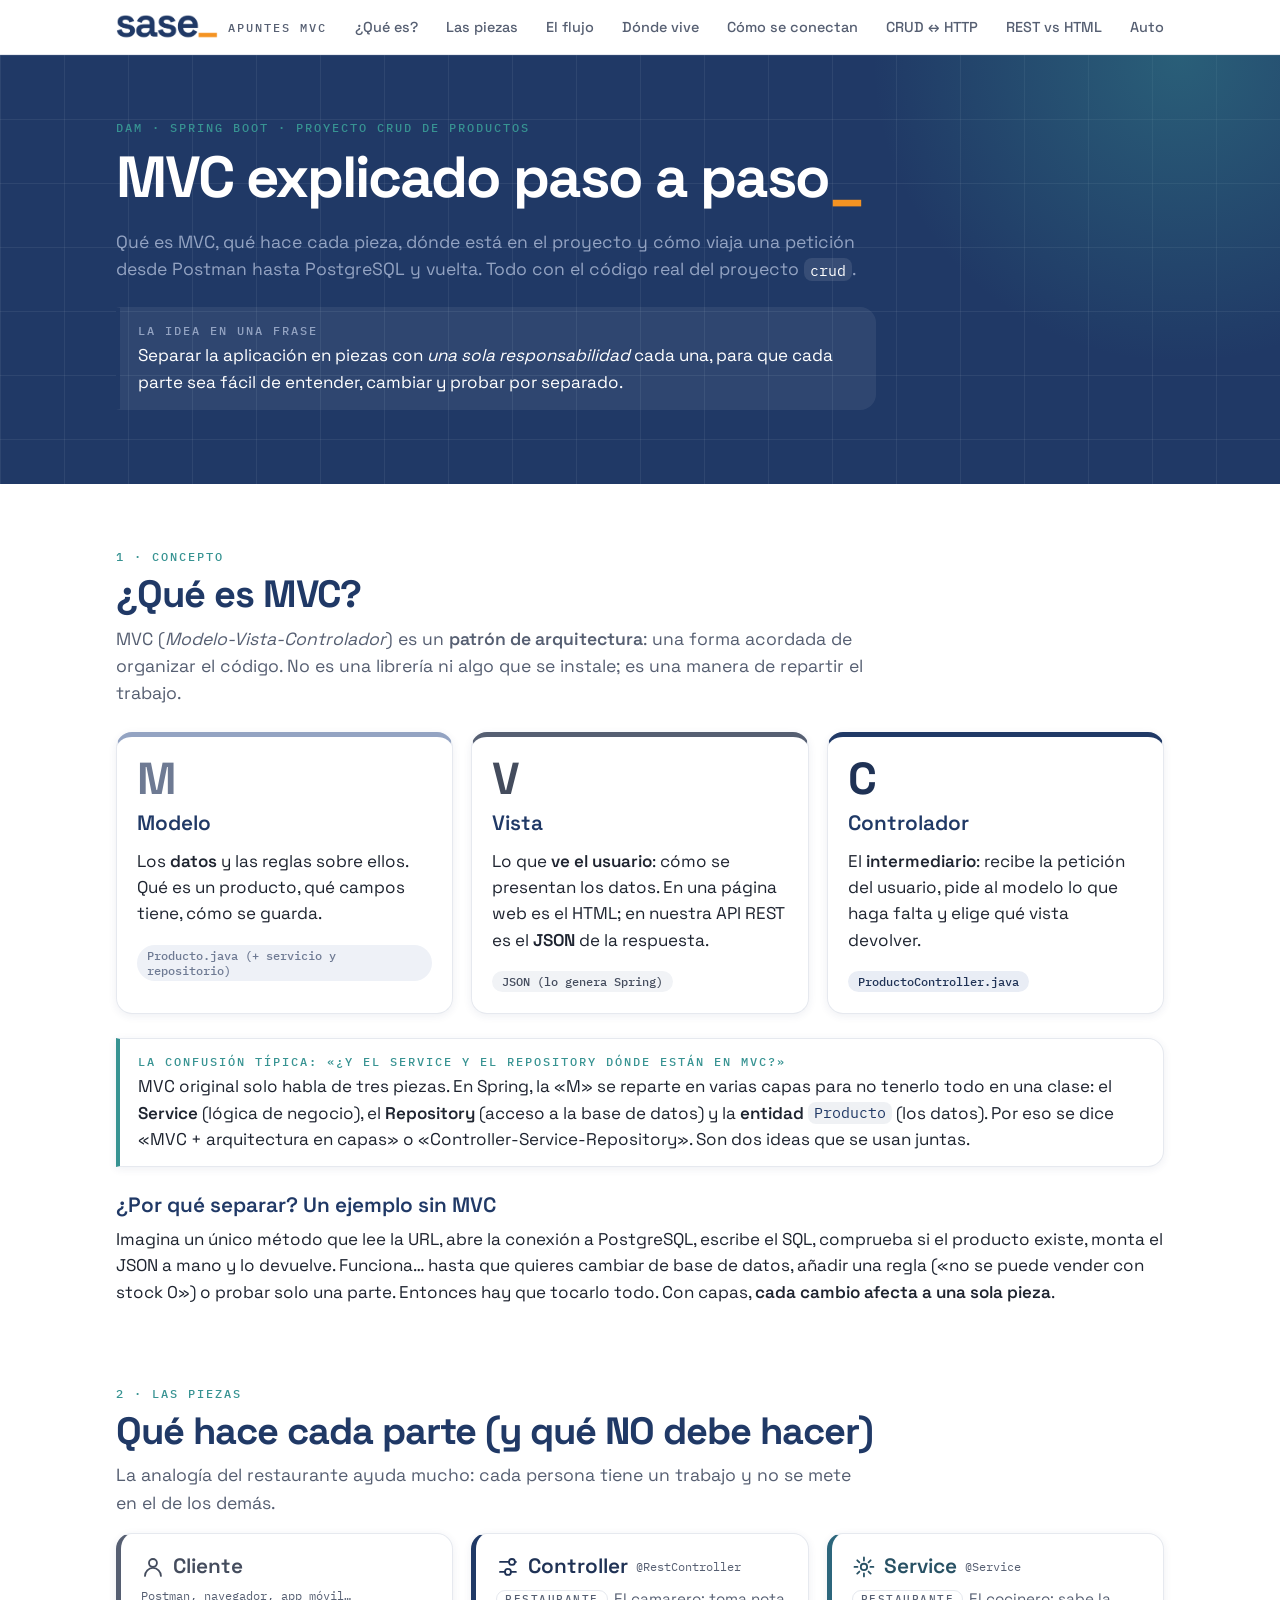
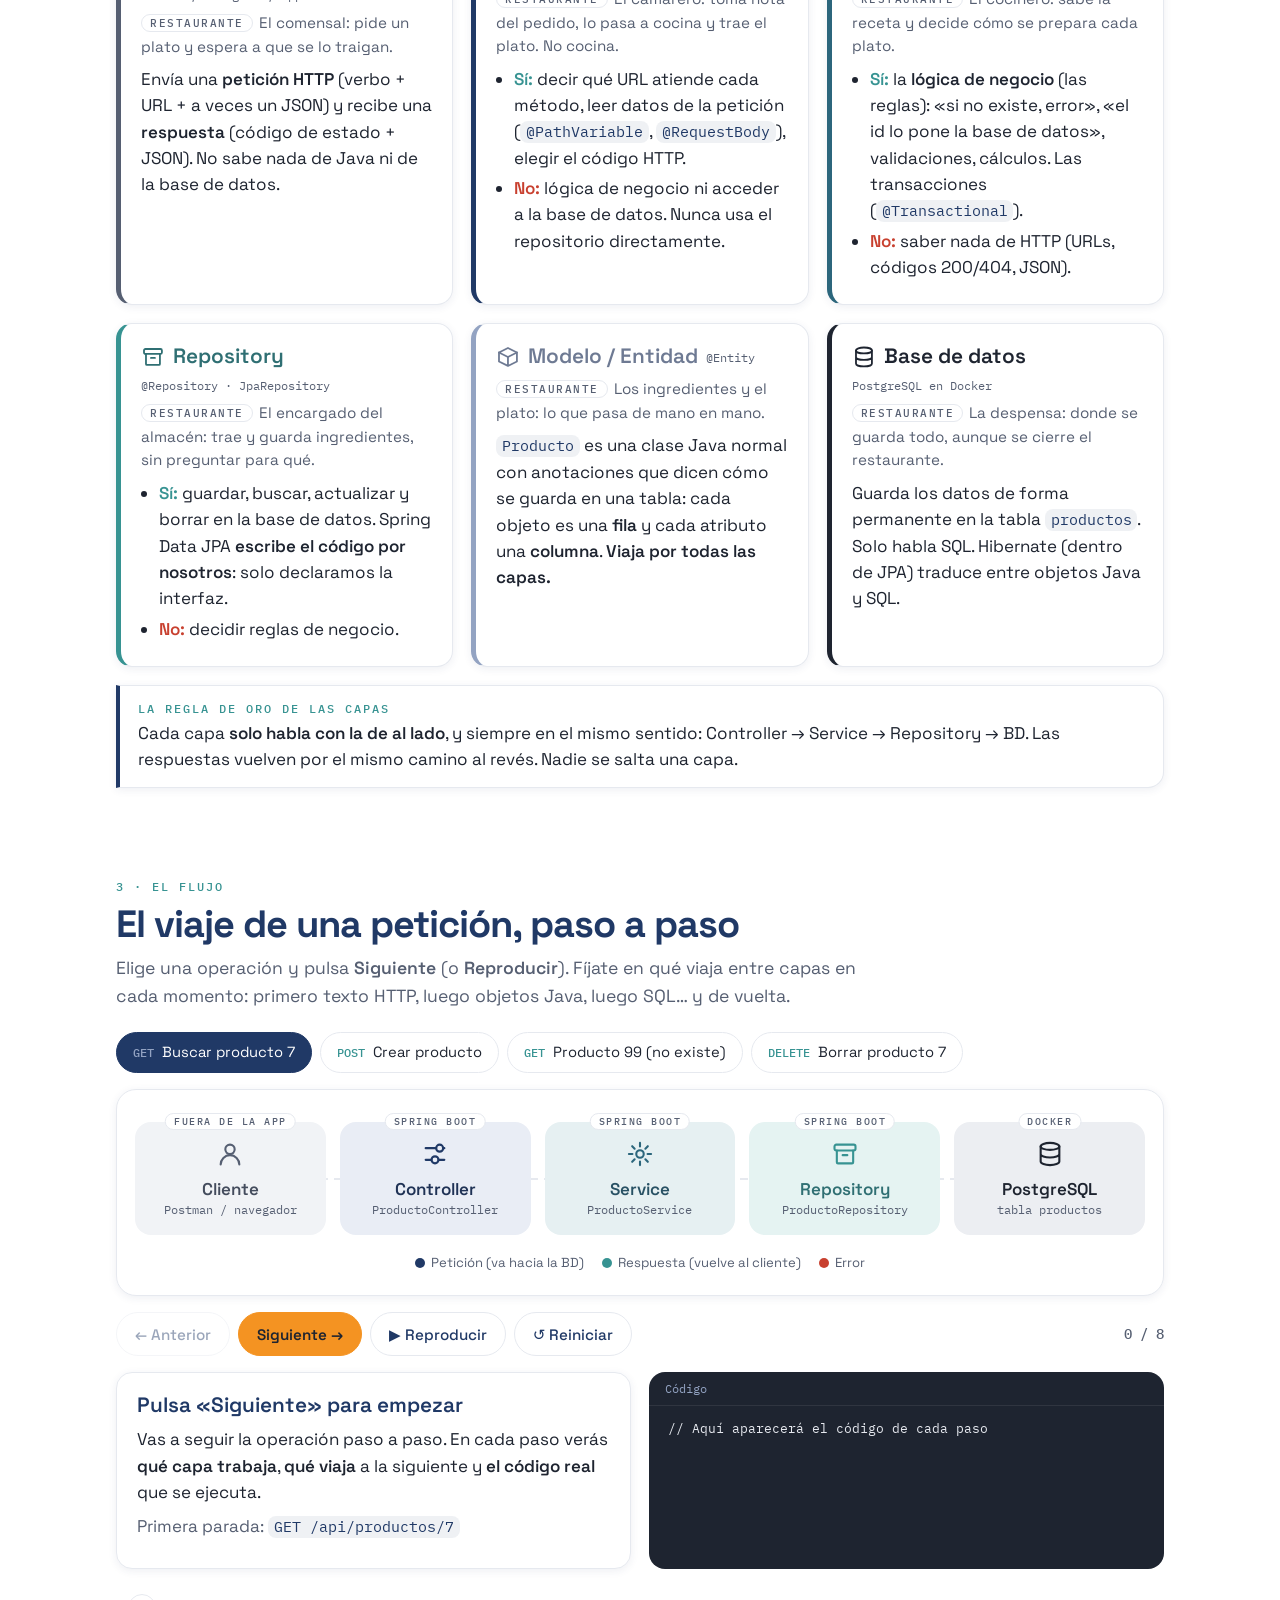
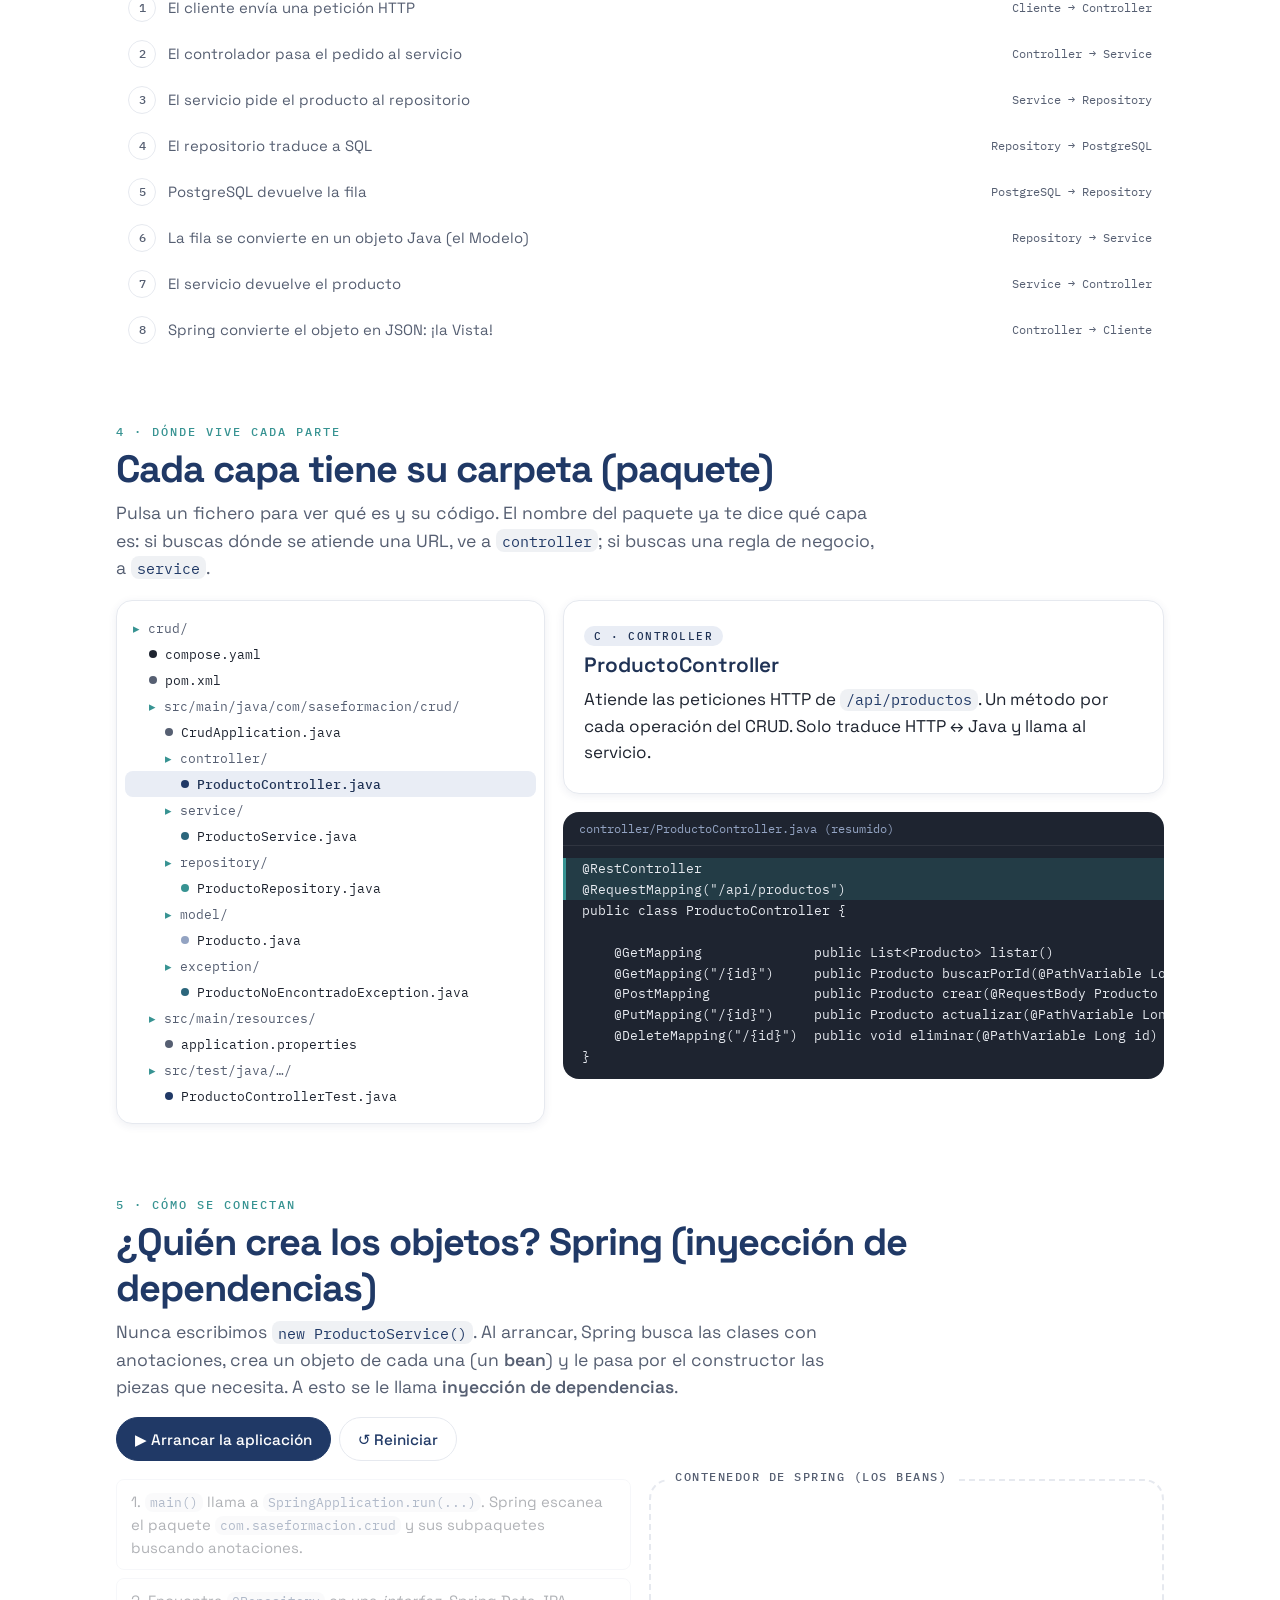
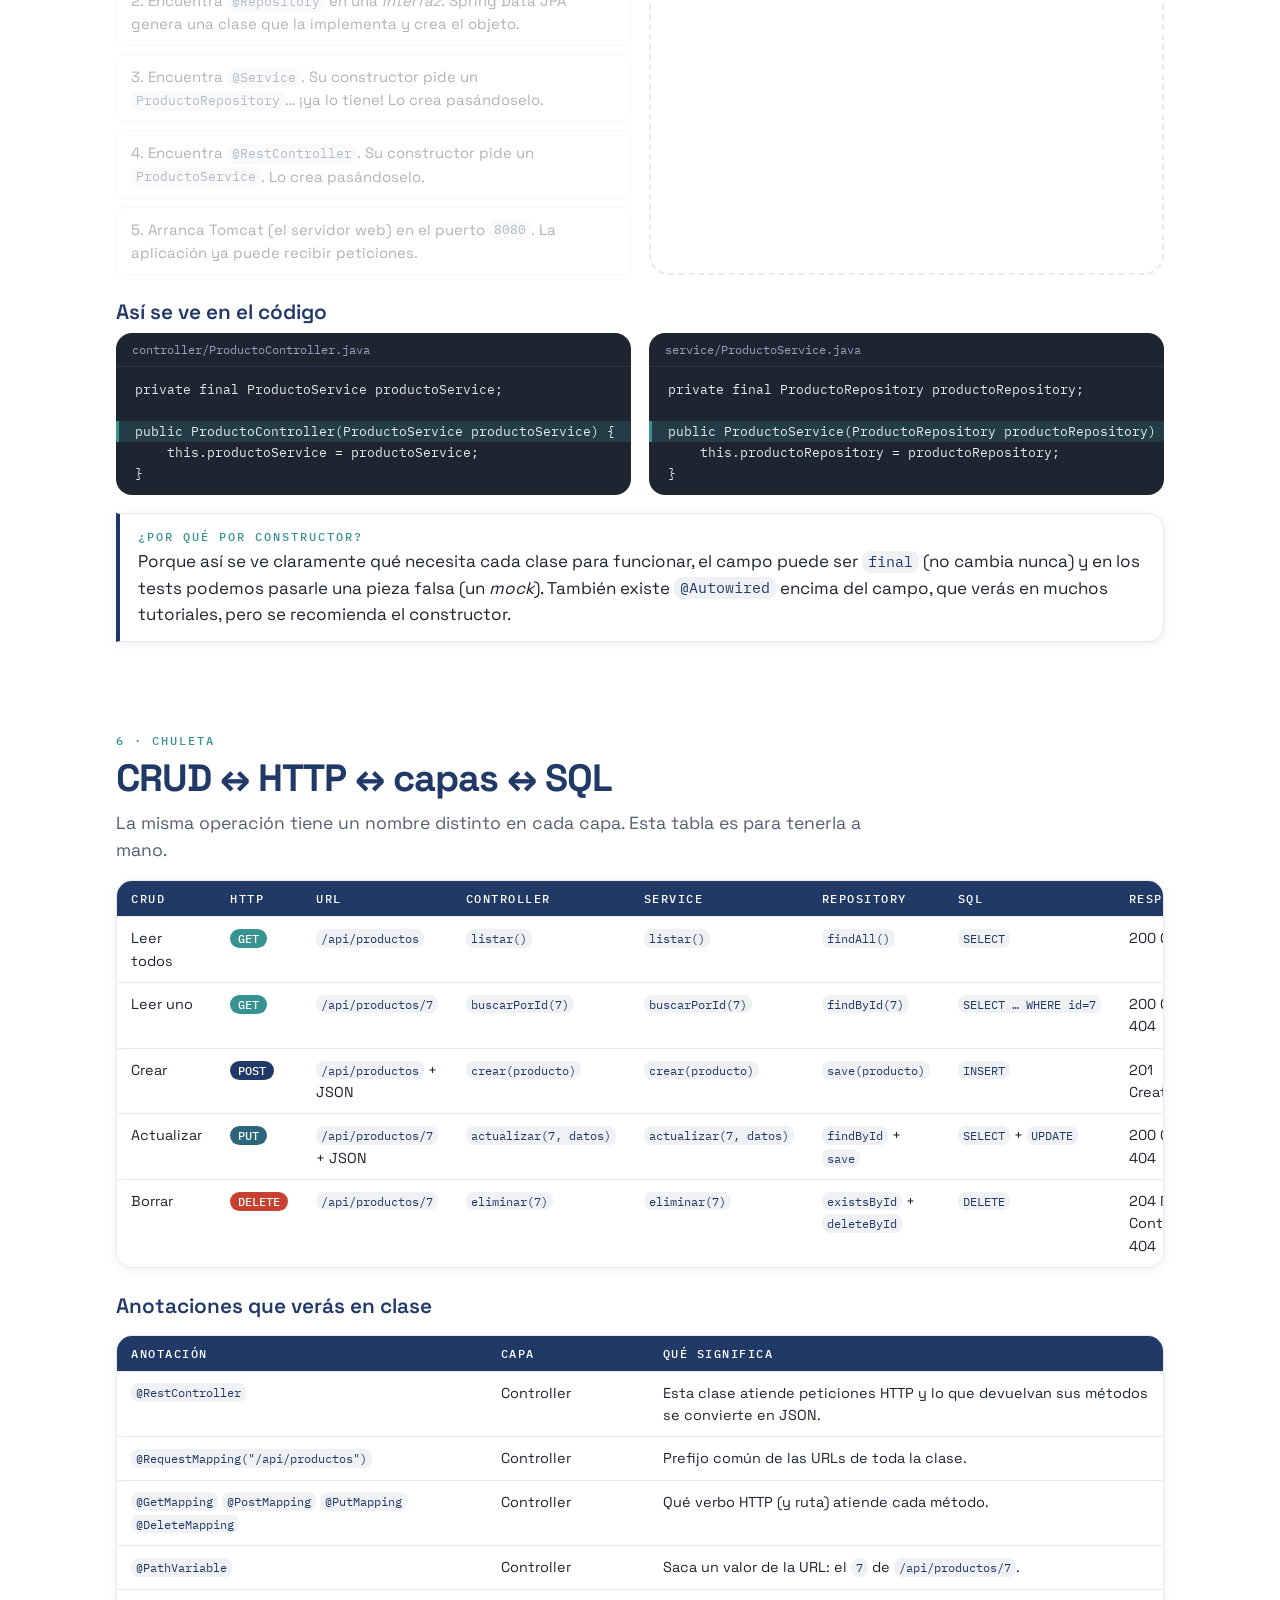
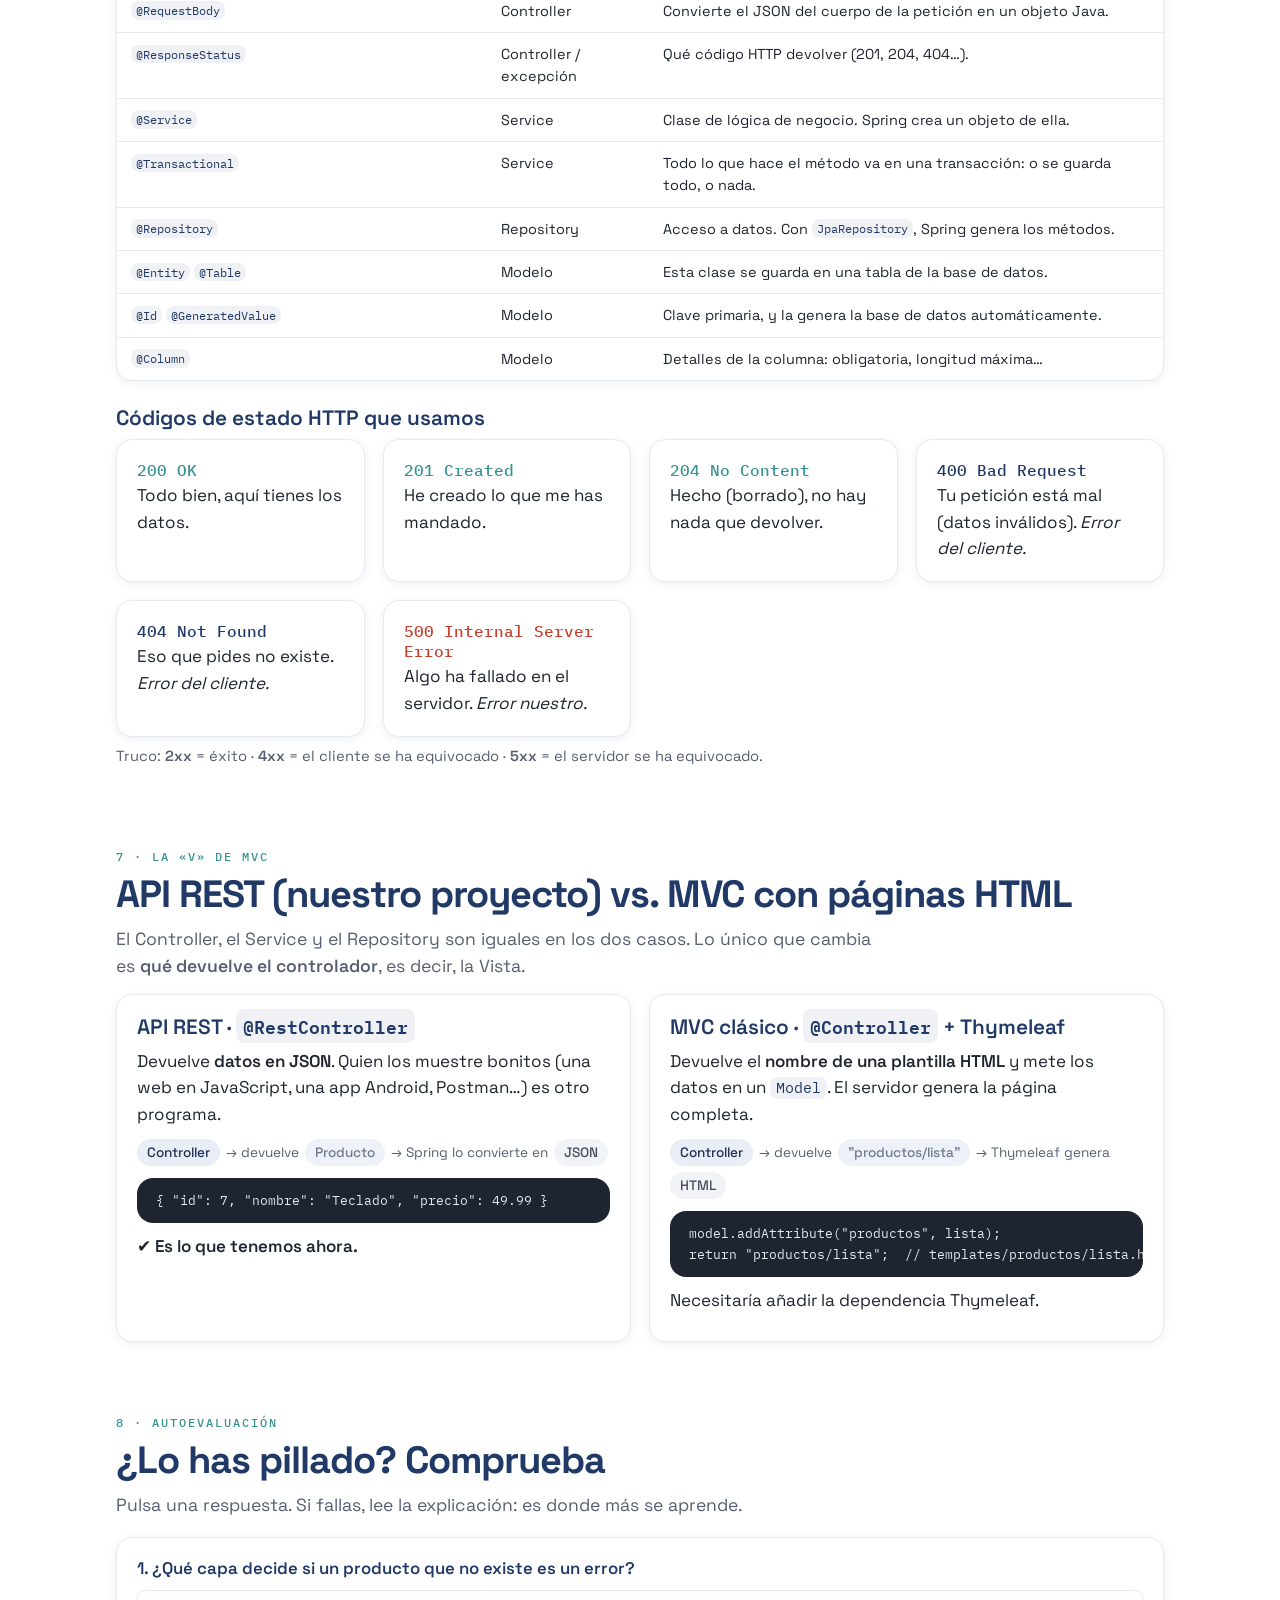
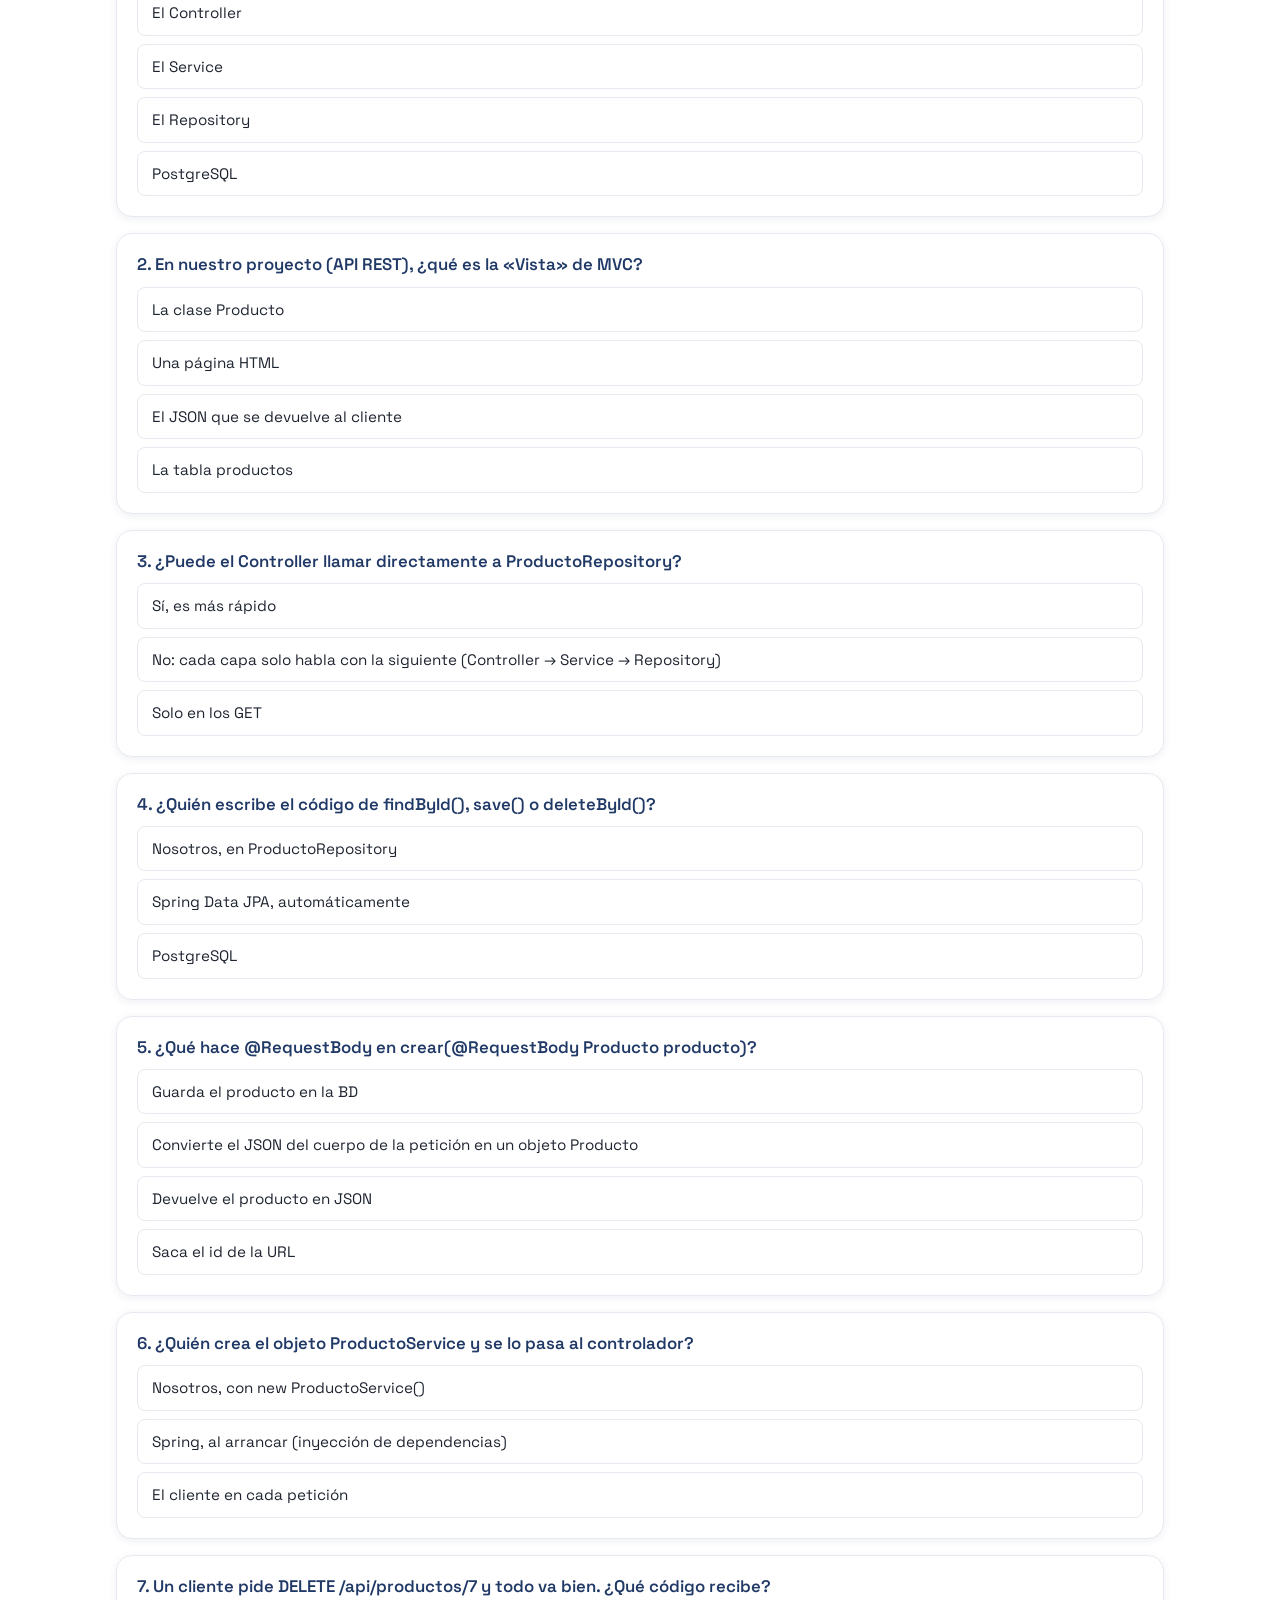
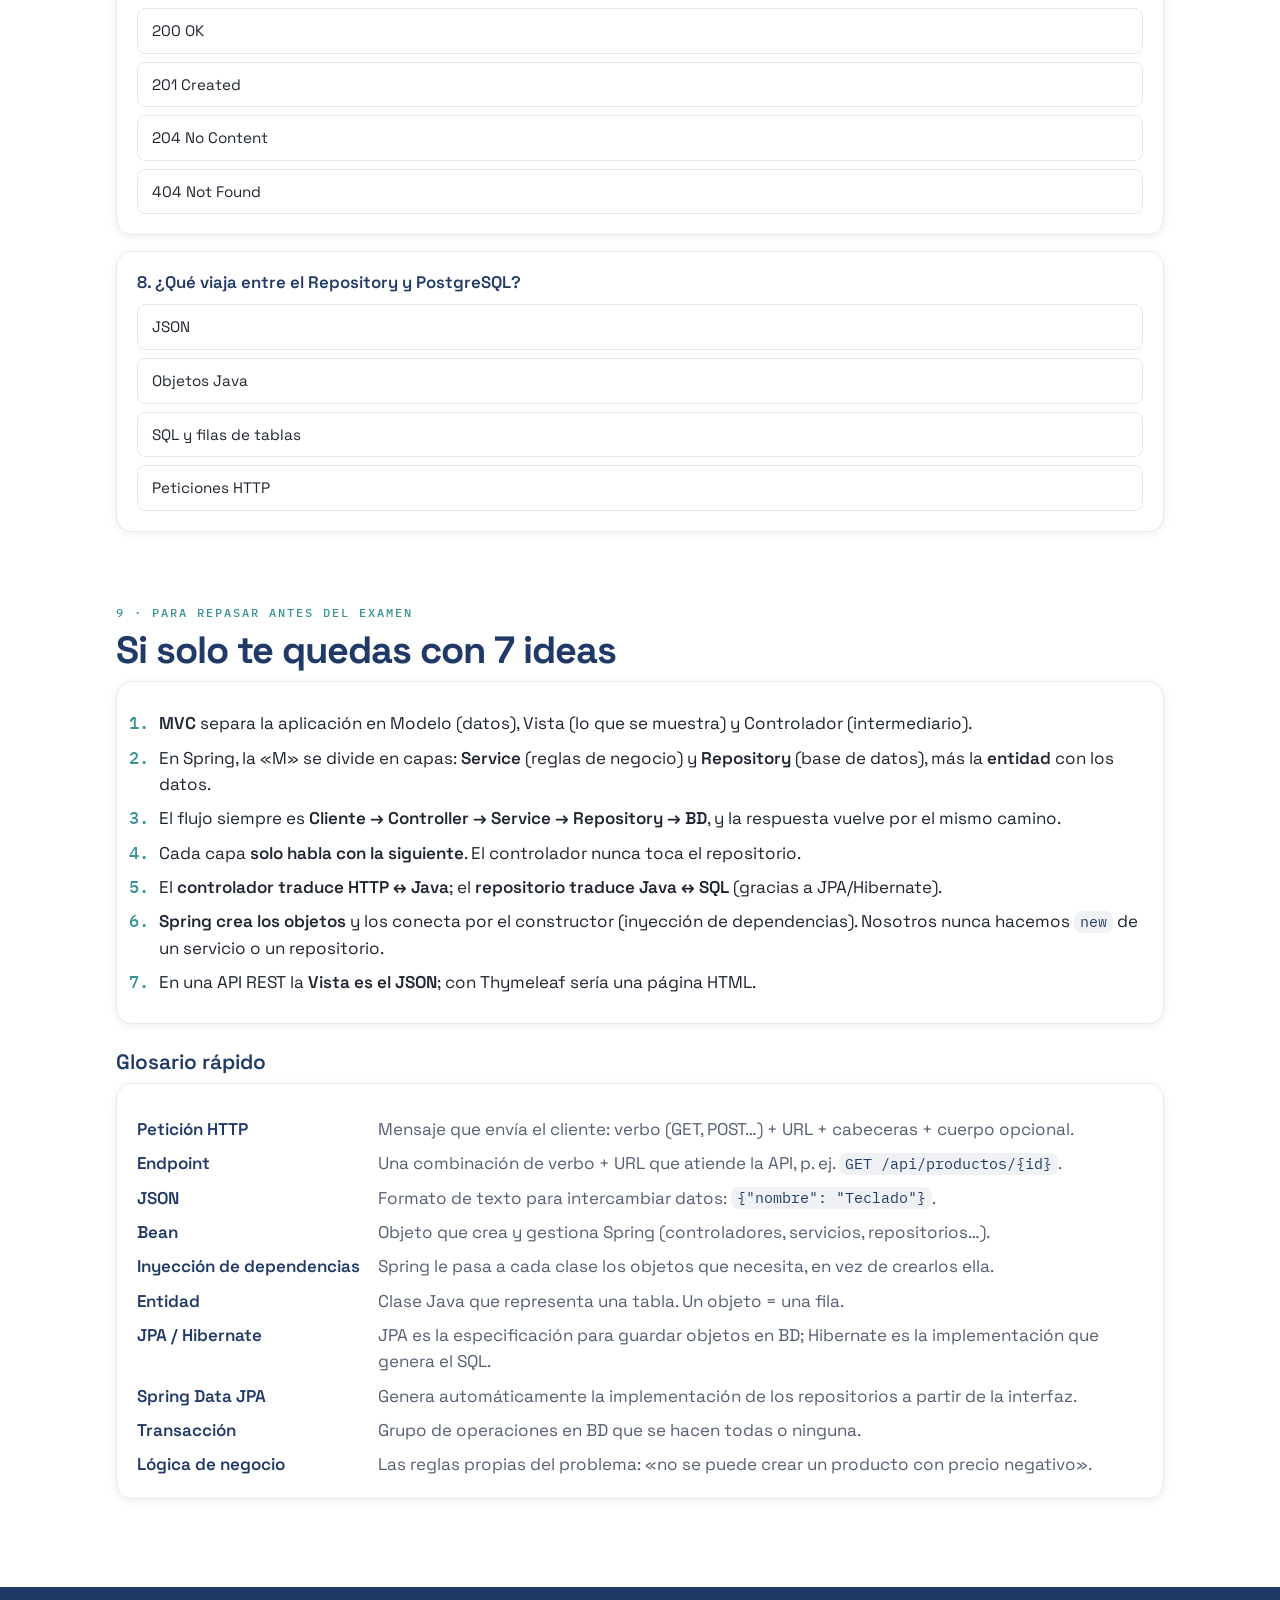
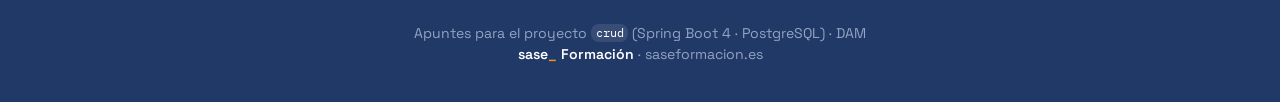
==== docs/index.html @ 6ba82db6 "CRUD de productos con Spring Boot para explicar MVC en capas API REST de productos (Spring Boot 4.1," ====
<!doctype html>
<html lang="es">
<head>
<meta charset="utf-8">
<meta name="viewport" content="width=device-width, initial-scale=1">
<title>Apuntes MVC · SASE Formación</title>
<link rel="preconnect" href="https://fonts.googleapis.com">
<link rel="preconnect" href="https://fonts.gstatic.com" crossorigin>
<link href="https://fonts.googleapis.com/css2?family=IBM+Plex+Mono:wght@400;500&family=Space+Grotesk:wght@400;500;600;700&display=swap" rel="stylesheet">
<style>
/* Identidad SASE (Manual de identidad v1.0): azul dominante, teal para lo técnico,
   un solo naranja por bloque visual, blanco como fondo base. */
:root {
  --blue: #203966;
  --teal: #379392;
  --orange: #F49322;
  --white: #FFFFFF;
  --ink: #1E2430;
  --muted: #565F72;
  --on-blue: #93A3C2;
  --line: #E6E9EF;
  --error: #C8402F;

  --bg: var(--white);
  --surface: var(--white);
  --text: var(--ink);
  --border: var(--line);
  --accent: var(--blue);
  --shadow: 0 2px 8px rgba(32, 57, 102, .08);

  /* Cada capa, un tono de la paleta: del azul (la aplicación) al teal (los datos).
     El naranja queda fuera de las capas: se reserva para el guion bajo y el botón «Siguiente». */
  --c-cliente: #565F72;
  --c-controller: #203966;
  --c-service: #2C667C;
  --c-repository: #379392;
  --c-bd: #1E2430;
  --c-model: #93A3C2;

  --tint-cliente: #F1F3F6;
  --tint-controller: #E9EDF5;
  --tint-service: #E6F0F2;
  --tint-repository: #E5F3F2;
  --tint-bd: #ECEEF2;
  --tint-model: #EEF1F7;

  --ok: #379392;
  --err: var(--error);
  --req: var(--blue);
  --code-bg: #1E2430;
  --code-text: #E6E9EF;
  --code-hl: rgba(55, 147, 146, .22);
  --code-hl-bar: #379392;

  --sans: "Space Grotesk", system-ui, -apple-system, "Segoe UI", sans-serif;
  --mono: "IBM Plex Mono", ui-monospace, Menlo, Consolas, monospace;
}

* { box-sizing: border-box; }
/* evita que las líneas largas de código ensanchen las columnas del grid */
.grid > *, .explain > *, .explorer > *, .boot > *, .mvc-trio > *, .lanes > * { min-width: 0; }
html { scroll-behavior: smooth; scroll-padding-top: 72px; }
body {
  margin: 0;
  background: var(--bg);
  color: var(--text);
  font: 400 17px/1.55 var(--sans);
}
code, pre, .mono { font-family: var(--mono); }
:not(pre) > code {
  background: rgba(32, 57, 102, .07);
  color: var(--blue);
  padding: .1em .4em;
  border-radius: 8px;
  font-size: .86em;
}
a { color: var(--teal); }
h1, h2, h3 { line-height: 1.2; color: var(--blue); }
h2 { font-size: clamp(1.8rem, 4vw, 2.375rem); font-weight: 700; letter-spacing: -1px; margin: 0 0 .5rem; }
h3 { font-size: 1.3rem; font-weight: 600; margin: 1.6rem 0 .5rem; }
p { margin: .5rem 0; }
strong, b { font-weight: 600; }

/* Tono de texto de cada capa: su color, oscurecido para que se lea sobre blanco. */
.letter-card .big, .letter-card .tag, .layer-card h3, .node .title, .explain-text .where,
.tree button.row[aria-pressed="true"], .file-info h3, .file-info .badge, .bean b, .mini-flow span {
  color: color-mix(in srgb, var(--c) 68%, #1E2430);
}

/* ---------- navegación ---------- */
.topbar {
  position: sticky; top: 0; z-index: 20;
  background: rgba(255, 255, 255, .94);
  backdrop-filter: blur(8px);
  border-bottom: 1px solid var(--line);
}
.topbar-inner {
  max-width: 1080px; margin: 0 auto; padding: 10px 16px;
  display: flex; gap: 16px; align-items: center;
}
.brand { display: flex; align-items: center; gap: 10px; white-space: nowrap; text-decoration: none; }
.brand img { height: 26px; display: block; }
.brand span { font: 500 .75rem var(--mono); letter-spacing: 2px; text-transform: uppercase; color: var(--muted); }
.nav { display: flex; gap: 4px; overflow-x: auto; scrollbar-width: none; flex: 1; }
.nav::-webkit-scrollbar { display: none; }
.nav a {
  color: var(--muted); text-decoration: none; white-space: nowrap;
  padding: 6px 12px; border-radius: 999px; font-size: .9rem; font-weight: 500;
}
.nav a:hover { background: var(--tint-controller); color: var(--blue); }
@media (max-width: 720px) { .brand span { display: none; } }

main { max-width: 1080px; margin: 0 auto; padding: 0 16px 80px; }
section { padding: 64px 0 8px; }
.kicker {
  font: 500 .78rem var(--mono); letter-spacing: 2px; text-transform: uppercase;
  color: var(--teal); margin-bottom: 8px;
}
.lead { font-size: 1.1rem; color: var(--muted); max-width: 760px; }

/* ---------- cabecera en azul ---------- */
.hero-band { background: var(--blue); color: var(--white); position: relative; overflow: hidden; }
.hero-band::before {
  content: ""; position: absolute; inset: 0; opacity: .5;
  background-image: linear-gradient(rgba(255,255,255,.13) 1px, transparent 1px),
    linear-gradient(90deg, rgba(255,255,255,.13) 1px, transparent 1px);
  background-size: 64px 64px;
}
.hero-band::after {
  content: ""; position: absolute; width: 640px; height: 640px; border-radius: 999px;
  top: -320px; right: -220px;
  background: radial-gradient(circle, rgba(55,147,146,.42) 0%, rgba(55,147,146,0) 68%);
}
.hero { position: relative; z-index: 1; max-width: 1080px; margin: 0 auto; padding: 64px 16px 56px; }
.hero h1 {
  color: var(--white); font-size: clamp(2.2rem, 6vw, 3.625rem); font-weight: 700;
  letter-spacing: -2px; margin: 0 0 16px;
}
.hero h1::after { content: "_"; color: var(--orange); }
.hero .kicker { color: var(--teal); }
.hero .lead { color: var(--on-blue); }
.hero .lead code { background: rgba(255,255,255,.1); color: var(--white); }
.hero .callout {
  background: rgba(255,255,255,.07); color: var(--white); box-shadow: none;
  border-left-color: var(--teal); max-width: 760px; margin-top: 24px;
  border-top-color: transparent; border-right-color: transparent; border-bottom-color: transparent;
}
.hero .callout strong:first-child { color: var(--on-blue); }

.card {
  background: var(--surface); border: 1px solid var(--border);
  border-radius: 16px; padding: 20px; box-shadow: var(--shadow);
}
.callout {
  border-left: 4px solid var(--blue);
  background: var(--surface); border-radius: 0 16px 16px 0;
  padding: 14px 18px; margin: 18px 0; box-shadow: var(--shadow);
  border-top: 1px solid var(--line); border-right: 1px solid var(--line); border-bottom: 1px solid var(--line);
}
.callout.warn { border-left-color: var(--teal); }
.callout.key { border-left-color: var(--blue); }
.callout strong:first-child {
  display: block; margin-bottom: 4px;
  font: 500 .78rem var(--mono); letter-spacing: 2px; text-transform: uppercase; color: var(--teal);
}

.grid { display: grid; gap: 18px; }
.grid.cols-3 { grid-template-columns: repeat(auto-fit, minmax(240px, 1fr)); }
.grid.cols-2 { grid-template-columns: repeat(auto-fit, minmax(300px, 1fr)); }

.ico { width: 1.15em; height: 1.15em; flex: none; vertical-align: -.18em; }
.tag-mono {
  display: inline-block; font: 500 .7rem var(--mono); letter-spacing: 1.5px; text-transform: uppercase;
  color: var(--muted); border: 1px solid var(--line); border-radius: 999px; padding: 1px 8px; margin-right: 6px;
  font-style: normal; vertical-align: 1px;
}

/* ---------- MVC: las tres letras ---------- */
.mvc-trio { display: grid; grid-template-columns: repeat(3, 1fr); gap: 18px; margin: 24px 0; }
@media (max-width: 720px) { .mvc-trio { grid-template-columns: 1fr; } }
.letter-card { border-top: 5px solid var(--c); }
.letter-card .big { font-size: 2.8rem; font-weight: 700; line-height: 1; letter-spacing: -1px; }
.letter-card .name { font-weight: 600; font-size: 1.3rem; margin-top: 6px; color: var(--blue); }
.letter-card .tag {
  display: inline-block; font: 500 .75rem var(--mono); margin-top: 10px;
  background: var(--t); padding: 3px 10px; border-radius: 999px;
}

/* ---------- capas ---------- */
.layer-card { border-left: 5px solid var(--c); }
.layer-card h3 { margin: 0 0 6px; display: flex; gap: 8px; align-items: center; flex-wrap: wrap; }
.layer-card h3 small { color: var(--muted); font: 400 .78rem var(--mono); }
.layer-card .analogy { font-size: .95rem; color: var(--muted); }
.layer-card ul { margin: 8px 0 0; padding-left: 18px; }
.layer-card li { margin: 4px 0; }
.do { color: var(--teal); font-weight: 600; }
.dont { color: var(--error); font-weight: 600; }

/* ---------- animación del flujo ---------- */
.flow-wrap { margin-top: 22px; }
.scenarios { display: flex; gap: 8px; flex-wrap: wrap; margin-bottom: 16px; }
.chip-btn {
  border: 1px solid var(--line); background: var(--white); color: var(--ink);
  min-height: 40px; padding: 8px 16px; border-radius: 999px; cursor: pointer; font: inherit; font-size: .92rem;
  display: inline-flex; gap: 8px; align-items: center;
}
.chip-btn .verb { font: 500 .75rem var(--mono); color: var(--teal); }
.chip-btn:hover { border-color: var(--blue); }
.chip-btn[aria-pressed="true"] { background: var(--blue); color: var(--white); border-color: var(--blue); }
.chip-btn[aria-pressed="true"] .verb { color: var(--on-blue); }

.stage {
  position: relative;
  background: var(--white); border: 1px solid var(--line); border-radius: 20px;
  padding: 32px 18px 22px; box-shadow: var(--shadow);
}
.lanes { position: relative; display: grid; grid-template-columns: repeat(5, 1fr); gap: 14px; }
.rail {
  position: absolute; left: 10%; right: 10%; top: 50%; height: 2px;
  background: repeating-linear-gradient(90deg, var(--line) 0 8px, transparent 8px 14px);
}
.node {
  position: relative; z-index: 1;
  background: var(--t); border: 2px solid transparent; border-radius: 16px;
  padding: 16px 8px; text-align: center; min-height: 108px;
  display: flex; flex-direction: column; justify-content: center; align-items: center;
  transition: border-color .3s, transform .3s, box-shadow .3s;
}
.node .icon { color: var(--c); line-height: 0; }
.node .icon svg { width: 28px; height: 28px; }
.node .title { font-weight: 600; margin-top: 8px; }
.node .sub { font: 400 .72rem var(--mono); color: var(--muted); }
.node.active { border-color: var(--c); transform: translateY(-3px); box-shadow: 0 6px 18px rgba(32, 57, 102, .16); }
.node .zone {
  position: absolute; top: -11px; left: 50%; transform: translateX(-50%);
  font: 500 .62rem var(--mono); letter-spacing: 1.5px; text-transform: uppercase;
  background: var(--white); color: var(--muted); padding: 1px 8px; white-space: nowrap;
  border: 1px solid var(--line); border-radius: 999px;
}

.packet {
  position: absolute; z-index: 5; left: 0; top: 0;
  transform: translate(-50%, -50%);
  padding: 6px 14px; border-radius: 999px;
  font: 500 .78rem/1.2 var(--mono);
  color: var(--white); background: var(--req);
  box-shadow: 0 4px 14px rgba(32, 57, 102, .28);
  white-space: nowrap; max-width: 92%;
  overflow: hidden; text-overflow: ellipsis;
  transition: left .9s cubic-bezier(.6,.05,.3,1), top .9s cubic-bezier(.6,.05,.3,1), background .3s, opacity .3s;
  pointer-events: none;
}
.packet.response { background: var(--ok); }
.packet.error { background: var(--err); }
.packet.hidden { opacity: 0; }

.dir-legend { display: flex; gap: 18px; flex-wrap: wrap; font-size: .82rem; color: var(--muted); margin-top: 18px; justify-content: center; }
.dir-legend span::before {
  content: ""; display: inline-block; width: 10px; height: 10px; border-radius: 50%;
  margin-right: 6px; background: var(--dot); vertical-align: -1px;
}

@media (max-width: 720px) {
  .lanes { grid-template-columns: 1fr; gap: 22px; }
  .rail { left: 50%; right: auto; top: 6%; bottom: 6%; width: 2px; height: auto;
    background: repeating-linear-gradient(180deg, var(--line) 0 8px, transparent 8px 14px); }
  .node { min-height: 0; flex-direction: row; gap: 12px; padding: 12px 14px; }
  .node .title { margin-top: 0; }
  .node .text { text-align: left; }
}

.controls { display: flex; gap: 8px; flex-wrap: wrap; align-items: center; margin: 16px 0; }
.btn {
  border: 1px solid var(--line); background: var(--white); color: var(--blue);
  min-height: 44px; padding: 8px 18px; border-radius: 999px; cursor: pointer;
  font: 500 .95rem var(--sans);
}
.btn:hover:not(:disabled) { border-color: var(--blue); }
.btn.primary { background: var(--blue); color: var(--white); border-color: var(--blue); }
/* El único botón naranja de cada pantalla: el que avanza la animación. */
.btn.cta { background: var(--orange); color: var(--ink); border-color: var(--orange); font-weight: 600; }
.btn:disabled { opacity: .45; cursor: default; }
.step-count { margin-left: auto; color: var(--muted); font: 500 .85rem var(--mono); font-variant-numeric: tabular-nums; }

.explain { display: grid; grid-template-columns: 1fr 1fr; gap: 18px; }
@media (max-width: 860px) { .explain { grid-template-columns: 1fr; } }
.explain-text h3 { margin-top: 0; }
.explain-text .where {
  display: inline-block; font: 500 .72rem var(--mono); letter-spacing: 1.5px; text-transform: uppercase;
  padding: 3px 10px; border-radius: 999px; background: var(--t); margin-bottom: 10px;
}

.code {
  background: var(--code-bg); color: var(--code-text);
  border-radius: 16px; overflow: hidden; font-size: .84rem; min-width: 0;
}
.code .file {
  padding: 9px 16px; font: 400 .74rem var(--mono); color: var(--on-blue);
  border-bottom: 1px solid rgba(255,255,255,.08);
  overflow-wrap: anywhere;
}
.code pre { margin: 0; padding: 12px 0; overflow-x: auto; }
.code .ln { display: block; padding: 0 16px; border-left: 3px solid transparent; white-space: pre; min-height: 1.55em; }
.code .ln.hl { background: var(--code-hl); border-left-color: var(--code-hl-bar); }

.timeline { list-style: none; padding: 0; margin: 18px 0 0; display: grid; gap: 4px; counter-reset: s; }
.timeline li {
  counter-increment: s; display: flex; gap: 12px; align-items: center;
  padding: 7px 12px; border-radius: 8px; cursor: pointer; color: var(--muted); font-size: .93rem;
}
.timeline li::before {
  content: counter(s); flex: none;
  width: 26px; height: 26px; border-radius: 50%; display: grid; place-items: center;
  font: 500 .74rem var(--mono); background: var(--white); color: var(--muted); border: 1px solid var(--line);
}
.timeline li:hover { background: var(--tint-cliente); }
.timeline li.done { color: var(--ink); }
.timeline li.done::before { background: var(--c, var(--blue)); border-color: transparent; color: var(--white); }
.timeline li.current { background: var(--tint-controller); color: var(--blue); font-weight: 600; }
.timeline .arrow { font: 400 .74rem var(--mono); color: var(--muted); margin-left: auto; white-space: nowrap; }

/* ---------- explorador de carpetas ---------- */
.explorer { display: grid; grid-template-columns: minmax(260px, 1fr) 1.4fr; gap: 18px; margin-top: 18px; }
@media (max-width: 860px) { .explorer { grid-template-columns: 1fr; } }
.tree { font: 400 .84rem var(--mono); padding: 14px 8px; }
.tree .row { display: flex; align-items: center; gap: 8px; padding: 4px 8px; border-radius: 8px; white-space: nowrap; overflow: hidden; text-overflow: ellipsis; }
.tree .dir { color: var(--muted); }
.tree .dir::before { content: "▸"; color: var(--teal); }
.tree button.row {
  width: 100%; border: 0; background: none; color: var(--ink); font: inherit; cursor: pointer; text-align: left;
}
.tree button.row:hover { background: var(--tint-cliente); }
.tree button.row[aria-pressed="true"] { background: var(--t); font-weight: 500; }
.tree .dot { width: 8px; height: 8px; border-radius: 50%; background: var(--c); flex: none; }
.file-info h3 { margin-top: 6px; }
.file-info .badge { display: inline-block; font: 500 .7rem var(--mono); letter-spacing: 1.5px; text-transform: uppercase; padding: 3px 10px; border-radius: 999px; background: var(--t); }

/* ---------- arranque / inyección ---------- */
.boot { display: grid; grid-template-columns: 1fr 1fr; gap: 18px; margin-top: 18px; }
@media (max-width: 860px) { .boot { grid-template-columns: 1fr; } }
.container-box {
  border: 2px dashed var(--line); border-radius: 20px; padding: 32px 16px 16px; position: relative;
  display: grid; gap: 12px; align-content: start; min-height: 300px;
}
.container-box > .label {
  position: absolute; top: -12px; left: 16px; background: var(--white); padding: 0 8px;
  font: 500 .72rem var(--mono); letter-spacing: 1.5px; text-transform: uppercase; color: var(--muted);
}
.bean {
  border-radius: 8px; padding: 10px 14px; background: var(--t); border-left: 4px solid var(--c);
  opacity: 0; transform: translateY(8px); transition: opacity .5s, transform .5s;
  font-size: .92rem;
}
.bean.show { opacity: 1; transform: none; }
.bean .needs { display: block; font: 400 .76rem var(--mono); color: var(--muted); }
.boot-log { list-style: none; padding: 0; margin: 0; display: grid; gap: 8px; }
.boot-log li {
  opacity: .35; transition: opacity .4s; padding: 10px 14px; border-radius: 8px; background: var(--white);
  border: 1px solid var(--line); font-size: .93rem;
}
.boot-log li.show { opacity: 1; }

/* ---------- tablas ---------- */
.table-wrap { overflow-x: auto; border: 1px solid var(--line); border-radius: 16px; background: var(--white); margin-top: 16px; box-shadow: var(--shadow); }
table { border-collapse: collapse; width: 100%; font-size: .9rem; }
th, td { padding: 10px 14px; text-align: left; border-bottom: 1px solid var(--line); vertical-align: top; }
th { background: var(--blue); font: 500 .72rem var(--mono); text-transform: uppercase; letter-spacing: 1.5px; color: var(--white); white-space: nowrap; }
tr:last-child td { border-bottom: 0; }
td code { white-space: nowrap; }
.verb-tag { font: 500 .74rem var(--mono); padding: 2px 8px; border-radius: 999px; color: var(--white); }
.v-get { background: var(--teal); } .v-post { background: var(--blue); } .v-put { background: #2C667C; } .v-del { background: var(--error); }

.status-card b { font: 500 1rem var(--mono); display: block; margin-bottom: 2px; }
.s-ok b { color: var(--teal); } .s-client b { color: var(--blue); } .s-server b { color: var(--error); }

/* ---------- comparación ---------- */
.compare .card h3 { margin-top: 0; }
.mini-flow { display: flex; flex-wrap: wrap; gap: 6px; align-items: center; margin: 12px 0; font-size: .85rem; }
.mini-flow span { padding: 3px 10px; border-radius: 999px; background: var(--t); font-weight: 500; }
.mini-flow i { color: var(--muted); font-style: normal; }

/* ---------- autoevaluación ---------- */
.quiz { display: grid; gap: 16px; margin-top: 18px; }
.q h3 { margin: 0 0 12px; font-size: 1.05rem; }
.q .opts { display: grid; gap: 8px; }
.q button.opt {
  text-align: left; border: 1px solid var(--line); background: var(--white); color: var(--ink);
  min-height: 44px; padding: 10px 14px; border-radius: 8px; cursor: pointer; font: inherit; font-size: .95rem;
}
.q button.opt:hover:not(:disabled) { border-color: var(--blue); }
.q button.opt.right { border-color: var(--teal); background: var(--tint-repository); }
.q button.opt.wrong { border-color: var(--error); background: #FBEDEB; }
.q button.opt:disabled { cursor: default; }
.q .fb { margin-top: 10px; font-size: .93rem; display: none; }
.q .fb.show { display: block; }
.score { font: 500 .95rem var(--mono); color: var(--teal); }

/* ---------- resumen ---------- */
.summary ol { padding-left: 22px; margin: 8px 0 0; }
.summary li { margin: 8px 0; }
.summary li::marker { color: var(--teal); font-family: var(--mono); font-weight: 500; }
dl.gloss { display: grid; grid-template-columns: max-content 1fr; gap: 8px 18px; margin: 12px 0 0; }
dl.gloss dt { font-weight: 600; color: var(--blue); }
dl.gloss dd { margin: 0; color: var(--muted); }
@media (max-width: 600px) { dl.gloss { grid-template-columns: 1fr; } dl.gloss dd { margin-bottom: 8px; } }

footer { background: var(--blue); color: var(--on-blue); font-size: .88rem; text-align: center; padding: 36px 16px; }
footer code { background: rgba(255,255,255,.1); color: var(--white); }
footer a { color: var(--white); text-decoration: none; font-weight: 600; }
footer a span { color: var(--orange); }

@media (prefers-reduced-motion: reduce) {
  html { scroll-behavior: auto; }
  .packet, .node, .bean, .boot-log li { transition: none !important; }
}
</style>
</head>
<body>

<header class="topbar">
  <div class="topbar-inner">
    <a class="brand" href="https://saseformacion.es"><img src="sase_logo_rectangular.png" alt="SASE Formación"><span>Apuntes MVC</span></a>
    <nav class="nav" aria-label="Secciones">
      <a href="#que-es">¿Qué es?</a>
      <a href="#piezas">Las piezas</a>
      <a href="#flujo">El flujo</a>
      <a href="#donde">Dónde vive</a>
      <a href="#conexion">Cómo se conectan</a>
      <a href="#crud">CRUD ↔ HTTP</a>
      <a href="#vista">REST vs HTML</a>
      <a href="#test">Autoevaluación</a>
      <a href="#resumen">Resumen</a>
    </nav>
  </div>
</header>

<div class="hero-band">
<div class="hero">
  <div class="kicker">DAM · Spring Boot · Proyecto CRUD de productos</div>
  <h1>MVC explicado paso a paso</h1>
  <p class="lead">Qué es MVC, qué hace cada pieza, dónde está en el proyecto y cómo viaja una petición desde Postman hasta PostgreSQL y vuelta. Todo con el código real del proyecto <code>crud</code>.</p>
  <div class="callout key">
    <strong>La idea en una frase</strong>
    Separar la aplicación en piezas con <em>una sola responsabilidad</em> cada una, para que cada parte sea fácil de entender, cambiar y probar por separado.
  </div>
</div>
</div>

<main>


<!-- ================= QUÉ ES ================= -->
<section id="que-es">
  <div class="kicker">1 · Concepto</div>
  <h2>¿Qué es MVC?</h2>
  <p class="lead">MVC (<em>Modelo-Vista-Controlador</em>) es un <strong>patrón de arquitectura</strong>: una forma acordada de organizar el código. No es una librería ni algo que se instale; es una manera de repartir el trabajo.</p>

  <div class="mvc-trio">
    <div class="card letter-card" style="--c: var(--c-model); --t: var(--tint-model)">
      <div class="big">M</div>
      <div class="name">Modelo</div>
      <p>Los <strong>datos</strong> y las reglas sobre ellos. Qué es un producto, qué campos tiene, cómo se guarda.</p>
      <span class="tag">Producto.java (+ servicio y repositorio)</span>
    </div>
    <div class="card letter-card" style="--c: var(--c-cliente); --t: var(--tint-cliente)">
      <div class="big">V</div>
      <div class="name">Vista</div>
      <p>Lo que <strong>ve el usuario</strong>: cómo se presentan los datos. En una página web es el HTML; en nuestra API REST es el <strong>JSON</strong> de la respuesta.</p>
      <span class="tag">JSON (lo genera Spring)</span>
    </div>
    <div class="card letter-card" style="--c: var(--c-controller); --t: var(--tint-controller)">
      <div class="big">C</div>
      <div class="name">Controlador</div>
      <p>El <strong>intermediario</strong>: recibe la petición del usuario, pide al modelo lo que haga falta y elige qué vista devolver.</p>
      <span class="tag">ProductoController.java</span>
    </div>
  </div>

  <div class="callout warn">
    <strong>La confusión típica: «¿y el Service y el Repository dónde están en MVC?»</strong>
    MVC original solo habla de tres piezas. En Spring, la «M» se reparte en varias capas para no tenerlo todo en una clase: el <strong>Service</strong> (lógica de negocio), el <strong>Repository</strong> (acceso a la base de datos) y la <strong>entidad</strong> <code>Producto</code> (los datos). Por eso se dice «MVC + arquitectura en capas» o «Controller-Service-Repository». Son dos ideas que se usan juntas.
  </div>

  <h3>¿Por qué separar? Un ejemplo sin MVC</h3>
  <p>Imagina un único método que lee la URL, abre la conexión a PostgreSQL, escribe el SQL, comprueba si el producto existe, monta el JSON a mano y lo devuelve. Funciona… hasta que quieres cambiar de base de datos, añadir una regla («no se puede vender con stock 0») o probar solo una parte. Entonces hay que tocarlo todo. Con capas, <strong>cada cambio afecta a una sola pieza</strong>.</p>
</section>

<!-- ================= PIEZAS ================= -->
<section id="piezas">
  <div class="kicker">2 · Las piezas</div>
  <h2>Qué hace cada parte (y qué NO debe hacer)</h2>
  <p class="lead">La analogía del restaurante ayuda mucho: cada persona tiene un trabajo y no se mete en el de los demás.</p>

  <div class="grid cols-2" style="margin-top:16px">
    <div class="card layer-card" style="--c: var(--c-cliente)">
      <h3><svg class="ico" viewBox="0 0 24 24" fill="none" stroke="currentColor" stroke-width="1.8" stroke-linecap="round" stroke-linejoin="round" aria-hidden="true"><circle cx="12" cy="8" r="4"/><path d="M4 21c0-4.4 3.6-8 8-8s8 3.6 8 8"/></svg> Cliente <small>Postman, navegador, app móvil…</small></h3>
      <p class="analogy"><span class="tag-mono">Restaurante</span>El comensal: pide un plato y espera a que se lo traigan.</p>
      <p>Envía una <strong>petición HTTP</strong> (verbo + URL + a veces un JSON) y recibe una <strong>respuesta</strong> (código de estado + JSON). No sabe nada de Java ni de la base de datos.</p>
    </div>

    <div class="card layer-card" style="--c: var(--c-controller)">
      <h3><svg class="ico" viewBox="0 0 24 24" fill="none" stroke="currentColor" stroke-width="1.8" stroke-linecap="round" stroke-linejoin="round" aria-hidden="true"><path d="M4 7h9M4 17h5M19 7h1M15 17h5"/><circle cx="16" cy="7" r="3"/><circle cx="12" cy="17" r="3"/></svg> Controller <small>@RestController</small></h3>
      <p class="analogy"><span class="tag-mono">Restaurante</span>El camarero: toma nota del pedido, lo pasa a cocina y trae el plato. No cocina.</p>
      <ul>
        <li><span class="do">Sí:</span> decir qué URL atiende cada método, leer datos de la petición (<code>@PathVariable</code>, <code>@RequestBody</code>), elegir el código HTTP.</li>
        <li><span class="dont">No:</span> lógica de negocio ni acceder a la base de datos. Nunca usa el repositorio directamente.</li>
      </ul>
    </div>

    <div class="card layer-card" style="--c: var(--c-service)">
      <h3><svg class="ico" viewBox="0 0 24 24" fill="none" stroke="currentColor" stroke-width="1.8" stroke-linecap="round" stroke-linejoin="round" aria-hidden="true"><circle cx="12" cy="12" r="3.2"/><path d="M12 2.5v3M12 18.5v3M2.5 12h3M18.5 12h3M5.3 5.3l2.1 2.1M16.6 16.6l2.1 2.1M5.3 18.7l2.1-2.1M16.6 7.4l2.1-2.1"/></svg> Service <small>@Service</small></h3>
      <p class="analogy"><span class="tag-mono">Restaurante</span>El cocinero: sabe la receta y decide cómo se prepara cada plato.</p>
      <ul>
        <li><span class="do">Sí:</span> la <strong>lógica de negocio</strong> (las reglas): «si no existe, error», «el id lo pone la base de datos», validaciones, cálculos. Las transacciones (<code>@Transactional</code>).</li>
        <li><span class="dont">No:</span> saber nada de HTTP (URLs, códigos 200/404, JSON).</li>
      </ul>
    </div>

    <div class="card layer-card" style="--c: var(--c-repository)">
      <h3><svg class="ico" viewBox="0 0 24 24" fill="none" stroke="currentColor" stroke-width="1.8" stroke-linecap="round" stroke-linejoin="round" aria-hidden="true"><rect x="3" y="4" width="18" height="5" rx="1.5"/><path d="M5 9v10a1 1 0 0 0 1 1h12a1 1 0 0 0 1-1V9M10 13h4"/></svg> Repository <small>@Repository · JpaRepository</small></h3>
      <p class="analogy"><span class="tag-mono">Restaurante</span>El encargado del almacén: trae y guarda ingredientes, sin preguntar para qué.</p>
      <ul>
        <li><span class="do">Sí:</span> guardar, buscar, actualizar y borrar en la base de datos. Spring Data JPA <strong>escribe el código por nosotros</strong>: solo declaramos la interfaz.</li>
        <li><span class="dont">No:</span> decidir reglas de negocio.</li>
      </ul>
    </div>

    <div class="card layer-card" style="--c: var(--c-model)">
      <h3><svg class="ico" viewBox="0 0 24 24" fill="none" stroke="currentColor" stroke-width="1.8" stroke-linecap="round" stroke-linejoin="round" aria-hidden="true"><path d="M3 7.5 12 3l9 4.5-9 4.5-9-4.5z"/><path d="M3 7.5v9L12 21l9-4.5v-9M12 12v9"/></svg> Modelo / Entidad <small>@Entity</small></h3>
      <p class="analogy"><span class="tag-mono">Restaurante</span>Los ingredientes y el plato: lo que pasa de mano en mano.</p>
      <p><code>Producto</code> es una clase Java normal con anotaciones que dicen cómo se guarda en una tabla: cada objeto es una <strong>fila</strong> y cada atributo una <strong>columna</strong>. <strong>Viaja por todas las capas.</strong></p>
    </div>

    <div class="card layer-card" style="--c: var(--c-bd)">
      <h3><svg class="ico" viewBox="0 0 24 24" fill="none" stroke="currentColor" stroke-width="1.8" stroke-linecap="round" stroke-linejoin="round" aria-hidden="true"><ellipse cx="12" cy="5.5" rx="8" ry="3"/><path d="M4 5.5v13c0 1.7 3.6 3 8 3s8-1.3 8-3v-13M4 12c0 1.7 3.6 3 8 3s8-1.3 8-3"/></svg> Base de datos <small>PostgreSQL en Docker</small></h3>
      <p class="analogy"><span class="tag-mono">Restaurante</span>La despensa: donde se guarda todo, aunque se cierre el restaurante.</p>
      <p>Guarda los datos de forma permanente en la tabla <code>productos</code>. Solo habla SQL. Hibernate (dentro de JPA) traduce entre objetos Java y SQL.</p>
    </div>
  </div>

  <div class="callout key">
    <strong>La regla de oro de las capas</strong>
    Cada capa <strong>solo habla con la de al lado</strong>, y siempre en el mismo sentido: Controller → Service → Repository → BD. Las respuestas vuelven por el mismo camino al revés. Nadie se salta una capa.
  </div>
</section>

<!-- ================= FLUJO ANIMADO ================= -->
<section id="flujo">
  <div class="kicker">3 · El flujo</div>
  <h2>El viaje de una petición, paso a paso</h2>
  <p class="lead">Elige una operación y pulsa <strong>Siguiente</strong> (o <strong>Reproducir</strong>). Fíjate en qué viaja entre capas en cada momento: primero texto HTTP, luego objetos Java, luego SQL… y de vuelta.</p>

  <div class="flow-wrap">
    <div class="scenarios" role="group" aria-label="Operación">
      <button class="chip-btn" data-scn="buscar" aria-pressed="true" type="button"><span class="verb">GET</span> Buscar producto 7</button>
      <button class="chip-btn" data-scn="crear" aria-pressed="false" type="button"><span class="verb">POST</span> Crear producto</button>
      <button class="chip-btn" data-scn="error" aria-pressed="false" type="button"><span class="verb">GET</span> Producto 99 (no existe)</button>
      <button class="chip-btn" data-scn="borrar" aria-pressed="false" type="button"><span class="verb">DELETE</span> Borrar producto 7</button>
    </div>

    <div class="stage" id="stage">
      <div class="lanes" id="lanes">
        <div class="rail" aria-hidden="true"></div>
        <div class="node" data-node="cliente" style="--c: var(--c-cliente); --t: var(--tint-cliente)">
          <span class="zone">Fuera de la app</span>
          <div class="icon"><svg viewBox="0 0 24 24" fill="none" stroke="currentColor" stroke-width="1.8" stroke-linecap="round" stroke-linejoin="round" aria-hidden="true"><circle cx="12" cy="8" r="4"/><path d="M4 21c0-4.4 3.6-8 8-8s8 3.6 8 8"/></svg></div><div class="text"><div class="title">Cliente</div><div class="sub">Postman / navegador</div></div>
        </div>
        <div class="node" data-node="controller" style="--c: var(--c-controller); --t: var(--tint-controller)">
          <span class="zone">Spring Boot</span>
          <div class="icon"><svg viewBox="0 0 24 24" fill="none" stroke="currentColor" stroke-width="1.8" stroke-linecap="round" stroke-linejoin="round" aria-hidden="true"><path d="M4 7h9M4 17h5M19 7h1M15 17h5"/><circle cx="16" cy="7" r="3"/><circle cx="12" cy="17" r="3"/></svg></div><div class="text"><div class="title">Controller</div><div class="sub">ProductoController</div></div>
        </div>
        <div class="node" data-node="service" style="--c: var(--c-service); --t: var(--tint-service)">
          <span class="zone">Spring Boot</span>
          <div class="icon"><svg viewBox="0 0 24 24" fill="none" stroke="currentColor" stroke-width="1.8" stroke-linecap="round" stroke-linejoin="round" aria-hidden="true"><circle cx="12" cy="12" r="3.2"/><path d="M12 2.5v3M12 18.5v3M2.5 12h3M18.5 12h3M5.3 5.3l2.1 2.1M16.6 16.6l2.1 2.1M5.3 18.7l2.1-2.1M16.6 7.4l2.1-2.1"/></svg></div><div class="text"><div class="title">Service</div><div class="sub">ProductoService</div></div>
        </div>
        <div class="node" data-node="repository" style="--c: var(--c-repository); --t: var(--tint-repository)">
          <span class="zone">Spring Boot</span>
          <div class="icon"><svg viewBox="0 0 24 24" fill="none" stroke="currentColor" stroke-width="1.8" stroke-linecap="round" stroke-linejoin="round" aria-hidden="true"><rect x="3" y="4" width="18" height="5" rx="1.5"/><path d="M5 9v10a1 1 0 0 0 1 1h12a1 1 0 0 0 1-1V9M10 13h4"/></svg></div><div class="text"><div class="title">Repository</div><div class="sub">ProductoRepository</div></div>
        </div>
        <div class="node" data-node="bd" style="--c: var(--c-bd); --t: var(--tint-bd)">
          <span class="zone">Docker</span>
          <div class="icon"><svg viewBox="0 0 24 24" fill="none" stroke="currentColor" stroke-width="1.8" stroke-linecap="round" stroke-linejoin="round" aria-hidden="true"><ellipse cx="12" cy="5.5" rx="8" ry="3"/><path d="M4 5.5v13c0 1.7 3.6 3 8 3s8-1.3 8-3v-13M4 12c0 1.7 3.6 3 8 3s8-1.3 8-3"/></svg></div><div class="text"><div class="title">PostgreSQL</div><div class="sub">tabla productos</div></div>
        </div>
      </div>
      <div class="packet hidden" id="packet" aria-hidden="true"></div>
      <div class="dir-legend">
        <span style="--dot: var(--req)">Petición (va hacia la BD)</span>
        <span style="--dot: var(--ok)">Respuesta (vuelve al cliente)</span>
        <span style="--dot: var(--err)">Error</span>
      </div>
    </div>

    <div class="controls">
      <button class="btn" id="prevBtn" type="button">← Anterior</button>
      <button class="btn cta" id="nextBtn" type="button">Siguiente →</button>
      <button class="btn" id="playBtn" type="button">▶ Reproducir</button>
      <button class="btn" id="resetBtn" type="button">↺ Reiniciar</button>
      <span class="step-count" id="stepCount" aria-live="polite"></span>
    </div>

    <div class="explain">
      <div class="card explain-text" id="explainText" aria-live="polite"></div>
      <div class="code" id="explainCode"></div>
    </div>

    <ol class="timeline" id="timeline"></ol>
  </div>
</section>

<!-- ================= DÓNDE VIVE ================= -->
<section id="donde">
  <div class="kicker">4 · Dónde vive cada parte</div>
  <h2>Cada capa tiene su carpeta (paquete)</h2>
  <p class="lead">Pulsa un fichero para ver qué es y su código. El nombre del paquete ya te dice qué capa es: si buscas dónde se atiende una URL, ve a <code>controller</code>; si buscas una regla de negocio, a <code>service</code>.</p>

  <div class="explorer">
    <div class="card tree" id="tree"></div>
    <div class="grid" style="align-content:start">
      <div class="card file-info" id="fileInfo"></div>
      <div class="code" id="fileCode"></div>
    </div>
  </div>
</section>

<!-- ================= CONEXIÓN / DI ================= -->
<section id="conexion">
  <div class="kicker">5 · Cómo se conectan</div>
  <h2>¿Quién crea los objetos? Spring (inyección de dependencias)</h2>
  <p class="lead">Nunca escribimos <code>new ProductoService()</code>. Al arrancar, Spring busca las clases con anotaciones, crea un objeto de cada una (un <strong>bean</strong>) y le pasa por el constructor las piezas que necesita. A esto se le llama <strong>inyección de dependencias</strong>.</p>

  <div class="controls">
    <button class="btn primary" id="bootBtn" type="button">▶ Arrancar la aplicación</button>
    <button class="btn" id="bootReset" type="button">↺ Reiniciar</button>
  </div>

  <div class="boot">
    <ol class="boot-log" id="bootLog">
      <li>1. <code>main()</code> llama a <code>SpringApplication.run(...)</code>. Spring escanea el paquete <code>com.saseformacion.crud</code> y sus subpaquetes buscando anotaciones.</li>
      <li>2. Encuentra <code>@Repository</code> en una <em>interfaz</em>. Spring Data JPA genera una clase que la implementa y crea el objeto.</li>
      <li>3. Encuentra <code>@Service</code>. Su constructor pide un <code>ProductoRepository</code>… ¡ya lo tiene! Lo crea pasándoselo.</li>
      <li>4. Encuentra <code>@RestController</code>. Su constructor pide un <code>ProductoService</code>. Lo crea pasándoselo.</li>
      <li>5. Arranca Tomcat (el servidor web) en el puerto <code>8080</code>. La aplicación ya puede recibir peticiones.</li>
    </ol>
    <div class="container-box" id="beanBox">
      <span class="label">Contenedor de Spring (los beans)</span>
      <div class="bean" data-b="2" style="--c: var(--c-repository); --t: var(--tint-repository)"><b>productoRepository</b> <span class="needs">no necesita nada (lo genera Spring Data)</span></div>
      <div class="bean" data-b="3" style="--c: var(--c-service); --t: var(--tint-service)"><b>productoService</b> <span class="needs">new ProductoService(productoRepository)</span></div>
      <div class="bean" data-b="4" style="--c: var(--c-controller); --t: var(--tint-controller)"><b>productoController</b> <span class="needs">new ProductoController(productoService)</span></div>
      <div class="bean" data-b="5" style="--c: var(--c-cliente); --t: var(--tint-cliente)"><b>Tomcat :8080</b> <span class="needs">escuchando peticiones HTTP…</span></div>
    </div>
  </div>

  <h3>Así se ve en el código</h3>
  <div class="grid cols-2">
    <div class="code"><div class="file">controller/ProductoController.java</div><pre><span class="ln">private final ProductoService productoService;</span><span class="ln"></span><span class="ln hl">public ProductoController(ProductoService productoService) {</span><span class="ln">    this.productoService = productoService;</span><span class="ln">}</span></pre></div>
    <div class="code"><div class="file">service/ProductoService.java</div><pre><span class="ln">private final ProductoRepository productoRepository;</span><span class="ln"></span><span class="ln hl">public ProductoService(ProductoRepository productoRepository) {</span><span class="ln">    this.productoRepository = productoRepository;</span><span class="ln">}</span></pre></div>
  </div>
  <div class="callout">
    <strong>¿Por qué por constructor?</strong>
    Porque así se ve claramente qué necesita cada clase para funcionar, el campo puede ser <code>final</code> (no cambia nunca) y en los tests podemos pasarle una pieza falsa (un <em>mock</em>). También existe <code>@Autowired</code> encima del campo, que verás en muchos tutoriales, pero se recomienda el constructor.
  </div>
</section>

<!-- ================= CRUD ↔ HTTP ================= -->
<section id="crud">
  <div class="kicker">6 · Chuleta</div>
  <h2>CRUD ↔ HTTP ↔ capas ↔ SQL</h2>
  <p class="lead">La misma operación tiene un nombre distinto en cada capa. Esta tabla es para tenerla a mano.</p>

  <div class="table-wrap">
    <table>
      <thead><tr><th>CRUD</th><th>HTTP</th><th>URL</th><th>Controller</th><th>Service</th><th>Repository</th><th>SQL</th><th>Respuesta</th></tr></thead>
      <tbody>
        <tr><td>Leer todos</td><td><span class="verb-tag v-get">GET</span></td><td><code>/api/productos</code></td><td><code>listar()</code></td><td><code>listar()</code></td><td><code>findAll()</code></td><td><code>SELECT</code></td><td>200 OK</td></tr>
        <tr><td>Leer uno</td><td><span class="verb-tag v-get">GET</span></td><td><code>/api/productos/7</code></td><td><code>buscarPorId(7)</code></td><td><code>buscarPorId(7)</code></td><td><code>findById(7)</code></td><td><code>SELECT … WHERE id=7</code></td><td>200 OK · 404</td></tr>
        <tr><td>Crear</td><td><span class="verb-tag v-post">POST</span></td><td><code>/api/productos</code> + JSON</td><td><code>crear(producto)</code></td><td><code>crear(producto)</code></td><td><code>save(producto)</code></td><td><code>INSERT</code></td><td>201 Created</td></tr>
        <tr><td>Actualizar</td><td><span class="verb-tag v-put">PUT</span></td><td><code>/api/productos/7</code> + JSON</td><td><code>actualizar(7, datos)</code></td><td><code>actualizar(7, datos)</code></td><td><code>findById</code> + <code>save</code></td><td><code>SELECT</code> + <code>UPDATE</code></td><td>200 OK · 404</td></tr>
        <tr><td>Borrar</td><td><span class="verb-tag v-del">DELETE</span></td><td><code>/api/productos/7</code></td><td><code>eliminar(7)</code></td><td><code>eliminar(7)</code></td><td><code>existsById</code> + <code>deleteById</code></td><td><code>DELETE</code></td><td>204 No Content · 404</td></tr>
      </tbody>
    </table>
  </div>

  <h3>Anotaciones que verás en clase</h3>
  <div class="table-wrap">
    <table>
      <thead><tr><th>Anotación</th><th>Capa</th><th>Qué significa</th></tr></thead>
      <tbody>
        <tr><td><code>@RestController</code></td><td>Controller</td><td>Esta clase atiende peticiones HTTP y lo que devuelvan sus métodos se convierte en JSON.</td></tr>
        <tr><td><code>@RequestMapping("/api/productos")</code></td><td>Controller</td><td>Prefijo común de las URLs de toda la clase.</td></tr>
        <tr><td><code>@GetMapping</code> <code>@PostMapping</code> <code>@PutMapping</code> <code>@DeleteMapping</code></td><td>Controller</td><td>Qué verbo HTTP (y ruta) atiende cada método.</td></tr>
        <tr><td><code>@PathVariable</code></td><td>Controller</td><td>Saca un valor de la URL: el <code>7</code> de <code>/api/productos/7</code>.</td></tr>
        <tr><td><code>@RequestBody</code></td><td>Controller</td><td>Convierte el JSON del cuerpo de la petición en un objeto Java.</td></tr>
        <tr><td><code>@ResponseStatus</code></td><td>Controller / excepción</td><td>Qué código HTTP devolver (201, 204, 404…).</td></tr>
        <tr><td><code>@Service</code></td><td>Service</td><td>Clase de lógica de negocio. Spring crea un objeto de ella.</td></tr>
        <tr><td><code>@Transactional</code></td><td>Service</td><td>Todo lo que hace el método va en una transacción: o se guarda todo, o nada.</td></tr>
        <tr><td><code>@Repository</code></td><td>Repository</td><td>Acceso a datos. Con <code>JpaRepository</code>, Spring genera los métodos.</td></tr>
        <tr><td><code>@Entity</code> <code>@Table</code></td><td>Modelo</td><td>Esta clase se guarda en una tabla de la base de datos.</td></tr>
        <tr><td><code>@Id</code> <code>@GeneratedValue</code></td><td>Modelo</td><td>Clave primaria, y la genera la base de datos automáticamente.</td></tr>
        <tr><td><code>@Column</code></td><td>Modelo</td><td>Detalles de la columna: obligatoria, longitud máxima…</td></tr>
      </tbody>
    </table>
  </div>

  <h3>Códigos de estado HTTP que usamos</h3>
  <div class="grid cols-3">
    <div class="card status-card s-ok"><b>200 OK</b>Todo bien, aquí tienes los datos.</div>
    <div class="card status-card s-ok"><b>201 Created</b>He creado lo que me has mandado.</div>
    <div class="card status-card s-ok"><b>204 No Content</b>Hecho (borrado), no hay nada que devolver.</div>
    <div class="card status-card s-client"><b>400 Bad Request</b>Tu petición está mal (datos inválidos). <em>Error del cliente.</em></div>
    <div class="card status-card s-client"><b>404 Not Found</b>Eso que pides no existe. <em>Error del cliente.</em></div>
    <div class="card status-card s-server"><b>500 Internal Server Error</b>Algo ha fallado en el servidor. <em>Error nuestro.</em></div>
  </div>
  <p style="color:var(--muted);font-size:.92rem">Truco: <strong>2xx</strong> = éxito · <strong>4xx</strong> = el cliente se ha equivocado · <strong>5xx</strong> = el servidor se ha equivocado.</p>
</section>

<!-- ================= VISTA ================= -->
<section id="vista" class="compare">
  <div class="kicker">7 · La «V» de MVC</div>
  <h2>API REST (nuestro proyecto) vs. MVC con páginas HTML</h2>
  <p class="lead">El Controller, el Service y el Repository son iguales en los dos casos. Lo único que cambia es <strong>qué devuelve el controlador</strong>, es decir, la Vista.</p>
  <div class="grid cols-2" style="margin-top:14px">
    <div class="card">
      <h3>API REST · <code>@RestController</code></h3>
      <p>Devuelve <strong>datos en JSON</strong>. Quien los muestre bonitos (una web en JavaScript, una app Android, Postman…) es otro programa.</p>
      <div class="mini-flow">
        <span style="--c:var(--c-controller);--t:var(--tint-controller)">Controller</span><i>→ devuelve</i>
        <span style="--c:var(--c-model);--t:var(--tint-model)">Producto</span><i>→ Spring lo convierte en</i>
        <span style="--c:var(--c-cliente);--t:var(--tint-cliente)">JSON</span>
      </div>
      <div class="code"><pre><span class="ln">{ "id": 7, "nombre": "Teclado", "precio": 49.99 }</span></pre></div>
      <p style="margin-top:10px"><strong>✔ Es lo que tenemos ahora.</strong></p>
    </div>
    <div class="card">
      <h3>MVC clásico · <code>@Controller</code> + Thymeleaf</h3>
      <p>Devuelve el <strong>nombre de una plantilla HTML</strong> y mete los datos en un <code>Model</code>. El servidor genera la página completa.</p>
      <div class="mini-flow">
        <span style="--c:var(--c-controller);--t:var(--tint-controller)">Controller</span><i>→ devuelve</i>
        <span style="--c:var(--c-model);--t:var(--tint-model)">"productos/lista"</span><i>→ Thymeleaf genera</i>
        <span style="--c:var(--c-cliente);--t:var(--tint-cliente)">HTML</span>
      </div>
      <div class="code"><pre><span class="ln">model.addAttribute("productos", lista);</span><span class="ln">return "productos/lista";  // templates/productos/lista.html</span></pre></div>
      <p style="margin-top:10px">Necesitaría añadir la dependencia Thymeleaf.</p>
    </div>
  </div>
</section>

<!-- ================= TEST ================= -->
<section id="test">
  <div class="kicker">8 · Autoevaluación</div>
  <h2>¿Lo has pillado? Comprueba</h2>
  <p class="lead">Pulsa una respuesta. Si fallas, lee la explicación: es donde más se aprende. <span class="score" id="score"></span></p>
  <div class="quiz" id="quiz"></div>
</section>

<!-- ================= RESUMEN ================= -->
<section id="resumen" class="summary">
  <div class="kicker">9 · Para repasar antes del examen</div>
  <h2>Si solo te quedas con 7 ideas</h2>
  <div class="card">
    <ol>
      <li><strong>MVC</strong> separa la aplicación en Modelo (datos), Vista (lo que se muestra) y Controlador (intermediario).</li>
      <li>En Spring, la «M» se divide en capas: <strong>Service</strong> (reglas de negocio) y <strong>Repository</strong> (base de datos), más la <strong>entidad</strong> con los datos.</li>
      <li>El flujo siempre es <strong>Cliente → Controller → Service → Repository → BD</strong>, y la respuesta vuelve por el mismo camino.</li>
      <li>Cada capa <strong>solo habla con la siguiente</strong>. El controlador nunca toca el repositorio.</li>
      <li>El <strong>controlador traduce HTTP ↔ Java</strong>; el <strong>repositorio traduce Java ↔ SQL</strong> (gracias a JPA/Hibernate).</li>
      <li><strong>Spring crea los objetos</strong> y los conecta por el constructor (inyección de dependencias). Nosotros nunca hacemos <code>new</code> de un servicio o un repositorio.</li>
      <li>En una API REST la <strong>Vista es el JSON</strong>; con Thymeleaf sería una página HTML.</li>
    </ol>
  </div>

  <h3>Glosario rápido</h3>
  <div class="card">
    <dl class="gloss">
      <dt>Petición HTTP</dt><dd>Mensaje que envía el cliente: verbo (GET, POST…) + URL + cabeceras + cuerpo opcional.</dd>
      <dt>Endpoint</dt><dd>Una combinación de verbo + URL que atiende la API, p. ej. <code>GET /api/productos/{id}</code>.</dd>
      <dt>JSON</dt><dd>Formato de texto para intercambiar datos: <code>{"nombre": "Teclado"}</code>.</dd>
      <dt>Bean</dt><dd>Objeto que crea y gestiona Spring (controladores, servicios, repositorios…).</dd>
      <dt>Inyección de dependencias</dt><dd>Spring le pasa a cada clase los objetos que necesita, en vez de crearlos ella.</dd>
      <dt>Entidad</dt><dd>Clase Java que representa una tabla. Un objeto = una fila.</dd>
      <dt>JPA / Hibernate</dt><dd>JPA es la especificación para guardar objetos en BD; Hibernate es la implementación que genera el SQL.</dd>
      <dt>Spring Data JPA</dt><dd>Genera automáticamente la implementación de los repositorios a partir de la interfaz.</dd>
      <dt>Transacción</dt><dd>Grupo de operaciones en BD que se hacen todas o ninguna.</dd>
      <dt>Lógica de negocio</dt><dd>Las reglas propias del problema: «no se puede crear un producto con precio negativo».</dd>
    </dl>
  </div>
</section>

</main>

<footer>Apuntes para el proyecto <code>crud</code> (Spring Boot 4 · PostgreSQL) · DAM<br><a href="https://saseformacion.es">sase<span>_</span> Formación</a> · saseformacion.es</footer>

<script>
/* ---------------- utilidades ---------------- */
const LAYER = {
  cliente:    { c: 'var(--c-cliente)',    t: 'var(--tint-cliente)',    name: 'Cliente' },
  controller: { c: 'var(--c-controller)', t: 'var(--tint-controller)', name: 'Controller' },
  service:    { c: 'var(--c-service)',    t: 'var(--tint-service)',    name: 'Service' },
  repository: { c: 'var(--c-repository)', t: 'var(--tint-repository)', name: 'Repository' },
  bd:         { c: 'var(--c-bd)',         t: 'var(--tint-bd)',         name: 'PostgreSQL' },
  model:      { c: 'var(--c-model)',      t: 'var(--tint-model)',      name: 'Modelo' },
  other:      { c: 'var(--c-cliente)',    t: 'var(--tint-cliente)',    name: 'Otro' }
};

function renderCode(container, file, lines, hl) {
  container.innerHTML = '';
  const head = document.createElement('div');
  head.className = 'file';
  head.textContent = file;
  const pre = document.createElement('pre');
  lines.forEach((line, i) => {
    const span = document.createElement('span');
    span.className = 'ln' + ((hl || []).includes(i) ? ' hl' : '');
    span.textContent = line;
    pre.appendChild(span);
  });
  container.append(head, pre);
}

/* ---------------- fragmentos de código reales ---------------- */
const CODE = {
  ctrlGet: {
    file: 'controller/ProductoController.java',
    lines: [
      '@RestController',
      '@RequestMapping("/api/productos")',
      'public class ProductoController {',
      '',
      '    // GET /api/productos/7',
      '    @GetMapping("/{id}")',
      '    public Producto buscarPorId(@PathVariable Long id) {',
      '        return productoService.buscarPorId(id);',
      '    }',
      '}'
    ]
  },
  ctrlPost: {
    file: 'controller/ProductoController.java',
    lines: [
      '@RestController',
      '@RequestMapping("/api/productos")',
      'public class ProductoController {',
      '',
      '    @PostMapping',
      '    @ResponseStatus(HttpStatus.CREATED)',
      '    public Producto crear(@RequestBody Producto producto) {',
      '        return productoService.crear(producto);',
      '    }',
      '}'
    ]
  },
  ctrlDelete: {
    file: 'controller/ProductoController.java',
    lines: [
      '@RestController',
      '@RequestMapping("/api/productos")',
      'public class ProductoController {',
      '',
      '    @DeleteMapping("/{id}")',
      '    @ResponseStatus(HttpStatus.NO_CONTENT)',
      '    public void eliminar(@PathVariable Long id) {',
      '        productoService.eliminar(id);',
      '    }',
      '}'
    ]
  },
  svcBuscar: {
    file: 'service/ProductoService.java',
    lines: [
      '@Service',
      'public class ProductoService {',
      '',
      '    @Transactional(readOnly = true)',
      '    public Producto buscarPorId(Long id) {',
      '        return productoRepository.findById(id)',
      '                .orElseThrow(() -> new ProductoNoEncontradoException(id));',
      '    }',
      '}'
    ]
  },
  svcCrear: {
    file: 'service/ProductoService.java',
    lines: [
      '@Service',
      'public class ProductoService {',
      '',
      '    @Transactional',
      '    public Producto crear(Producto producto) {',
      '        // El id lo genera la base de datos; si viene informado se ignora',
      '        producto.setId(null);',
      '        return productoRepository.save(producto);',
      '    }',
      '}'
    ]
  },
  svcEliminar: {
    file: 'service/ProductoService.java',
    lines: [
      '@Service',
      'public class ProductoService {',
      '',
      '    @Transactional',
      '    public void eliminar(Long id) {',
      '        if (!productoRepository.existsById(id)) {',
      '            throw new ProductoNoEncontradoException(id);',
      '        }',
      '        productoRepository.deleteById(id);',
      '    }',
      '}'
    ]
  },
  repo: {
    file: 'repository/ProductoRepository.java',
    lines: [
      '@Repository',
      'public interface ProductoRepository',
      '        extends JpaRepository<Producto, Long> {',
      '',
      '    // ¡Vacía! findAll, findById, save, deleteById, existsById…',
      '    // los genera Spring Data JPA automáticamente',
      '}'
    ]
  },
  entity: {
    file: 'model/Producto.java  (resumido)',
    lines: [
      '@Entity',
      '@Table(name = "productos")',
      'public class Producto {',
      '',
      '    @Id',
      '    @GeneratedValue(strategy = GenerationType.IDENTITY)',
      '    private Long id;',
      '',
      '    @Column(nullable = false, length = 100)',
      '    private String nombre;',
      '',
      '    @Column(length = 500)',
      '    private String descripcion;',
      '',
      '    @Column(nullable = false, precision = 10, scale = 2)',
      '    private BigDecimal precio;',
      '',
      '    @Column(nullable = false)',
      '    private Integer stock;',
      '',
      '    // constructores, getters y setters…',
      '}'
    ]
  },
  excepcion: {
    file: 'exception/ProductoNoEncontradoException.java',
    lines: [
      '// Si llega al controlador sin capturar, Spring responde con un 404 Not Found',
      '@ResponseStatus(HttpStatus.NOT_FOUND)',
      'public class ProductoNoEncontradoException extends RuntimeException {',
      '',
      '    public ProductoNoEncontradoException(Long id) {',
      '        super("No existe ningún producto con id " + id);',
      '    }',
      '}'
    ]
  }
};

const PLAIN = (file, lines) => ({ file, lines });

/* ---------------- escenarios del flujo ---------------- */
const SCENARIOS = {
  buscar: [
    { from: 'cliente', to: 'controller', kind: 'req', packet: 'GET /api/productos/7', at: 'controller',
      title: 'El cliente envía una petición HTTP',
      text: 'Postman envía <code>GET /api/productos/7</code>. <strong>GET</strong> significa «quiero leer» y la URL dice qué: el producto 7. Spring mira las anotaciones de los controladores y encuentra el método que encaja: <code>@RequestMapping("/api/productos")</code> + <code>@GetMapping("/{id}")</code>.',
      code: CODE.ctrlGet, hl: [1, 5] },
    { from: 'controller', to: 'service', kind: 'req', packet: 'buscarPorId(7)', at: 'controller',
      title: 'El controlador pasa el pedido al servicio',
      text: '<code>@PathVariable</code> saca el <code>7</code> de la URL y lo convierte en un <code>Long</code>. A partir de aquí <strong>ya no hay HTTP</strong>: solo una llamada normal a un método Java. El controlador no sabe buscar productos; se lo pide al servicio.',
      code: CODE.ctrlGet, hl: [6, 7] },
    { from: 'service', to: 'repository', kind: 'req', packet: 'findById(7)', at: 'service',
      title: 'El servicio pide el producto al repositorio',
      text: 'El servicio es donde están las reglas de negocio. Aquí la regla es sencilla: «búscalo y, si no existe, error». Para buscarlo usa el repositorio.',
      code: CODE.svcBuscar, hl: [4, 5] },
    { from: 'repository', to: 'bd', kind: 'req', packet: 'SELECT … WHERE id = 7', at: 'repository',
      title: 'El repositorio traduce a SQL',
      text: 'Nosotros no hemos escrito <code>findById</code>: lo da <code>JpaRepository</code>. Hibernate lo convierte en una consulta SQL y la envía a PostgreSQL. (Con <code>show-sql=true</code> la ves en la consola.)',
      code: PLAIN('SQL generado por Hibernate', ['select p.id, p.descripcion, p.nombre, p.precio, p.stock', 'from productos p', 'where p.id = ?   -- ? = 7']), hl: [2] },
    { from: 'bd', to: 'repository', kind: 'res', packet: '1 fila', at: 'bd',
      title: 'PostgreSQL devuelve la fila',
      text: 'La base de datos solo entiende de tablas y filas. Devuelve la fila encontrada.',
      code: PLAIN('Resultado en la tabla productos', [' id | nombre  | descripcion      | precio | stock', '----+---------+------------------+--------+------', '  7 | Teclado | Teclado mecánico |  49.99 |    10']), hl: [2] },
    { from: 'repository', to: 'service', kind: 'res', packet: 'Optional<Producto>', at: 'repository',
      title: 'La fila se convierte en un objeto Java (el Modelo)',
      text: 'Hibernate crea un objeto <code>Producto</code> y rellena sus atributos con las columnas de la fila. Viene dentro de un <code>Optional</code> («caja que puede estar vacía») porque el producto podría no existir.',
      code: CODE.entity, hl: [0, 1, 6, 9] },
    { from: 'service', to: 'controller', kind: 'res', packet: 'Producto', at: 'service',
      title: 'El servicio devuelve el producto',
      text: 'Como la caja no está vacía, <code>orElseThrow</code> saca el <code>Producto</code> y lo devuelve. Si estuviera vacía lanzaría la excepción (mira el escenario «Producto 99»).',
      code: CODE.svcBuscar, hl: [6] },
    { from: 'controller', to: 'cliente', kind: 'res', packet: '200 OK + JSON', at: 'controller',
      title: 'Spring convierte el objeto en JSON: ¡la Vista!',
      text: 'El controlador devuelve el <code>Producto</code> y Spring (con la librería Jackson) lo convierte en JSON automáticamente, porque es un <code>@RestController</code>. En una API REST <strong>este JSON es la «V» de MVC</strong>.',
      code: PLAIN('Respuesta HTTP', ['HTTP/1.1 200 OK', 'Content-Type: application/json', '', '{', '  "id": 7,', '  "nombre": "Teclado",', '  "descripcion": "Teclado mecánico",', '  "precio": 49.99,', '  "stock": 10', '}']), hl: [0] }
  ],

  crear: [
    { from: 'cliente', to: 'controller', kind: 'req', packet: 'POST /api/productos + JSON', at: 'controller',
      title: 'El cliente envía un producto nuevo en JSON',
      text: '<strong>POST</strong> significa «crea esto». El producto va en el <strong>cuerpo</strong> de la petición, en formato JSON. Fíjate en que no lleva <code>id</code>: aún no existe.',
      code: PLAIN('Petición HTTP', ['POST /api/productos', 'Content-Type: application/json', '', '{', '  "nombre": "Ratón",', '  "descripcion": "Ratón inalámbrico",', '  "precio": 19.90,', '  "stock": 25', '}']), hl: [0] },
    { from: 'controller', to: 'service', kind: 'req', packet: 'crear(producto)', at: 'controller',
      title: '@RequestBody convierte el JSON en un objeto',
      text: 'Spring lee el JSON del cuerpo y crea un objeto <code>Producto</code> con esos valores (el <code>id</code> queda a <code>null</code>). El controlador se lo pasa al servicio.',
      code: CODE.ctrlPost, hl: [4, 6, 7] },
    { from: 'service', to: 'repository', kind: 'req', packet: 'save(producto)', at: 'service',
      title: 'El servicio aplica sus reglas y pide guardarlo',
      text: 'Regla de negocio: <strong>el id lo decide la base de datos</strong>. Por si el cliente envió uno, lo borramos con <code>setId(null)</code> (así nadie puede sobrescribir un producto existente). Luego llama a <code>save</code>.',
      code: CODE.svcCrear, hl: [6, 7] },
    { from: 'repository', to: 'bd', kind: 'req', packet: 'INSERT INTO productos …', at: 'repository',
      title: 'save() con id nulo = INSERT',
      text: '<code>save</code> sirve para crear y para actualizar. Como el <code>id</code> es <code>null</code>, Hibernate sabe que es nuevo y genera un <code>INSERT</code>.',
      code: PLAIN('SQL generado por Hibernate', ['insert into productos (descripcion, nombre, precio, stock)', 'values (?, ?, ?, ?)']), hl: [0] },
    { from: 'bd', to: 'repository', kind: 'res', packet: 'id = 8 generado', at: 'bd',
      title: 'PostgreSQL guarda la fila y genera el id',
      text: 'La columna <code>id</code> es autoincremental (<code>@GeneratedValue(strategy = IDENTITY)</code>). PostgreSQL le asigna el siguiente número libre.',
      code: PLAIN('Tabla productos', [' id | nombre | descripcion       | precio | stock', '----+--------+-------------------+--------+------', '  8 | Ratón  | Ratón inalámbrico |  19.90 |    25   ← nueva']), hl: [2] },
    { from: 'repository', to: 'service', kind: 'res', packet: 'Producto (id = 8)', at: 'repository',
      title: 'El objeto vuelve ya con su id',
      text: 'Hibernate rellena el <code>id</code> del objeto con el valor generado y lo devuelve.',
      code: CODE.entity, hl: [4, 5, 6] },
    { from: 'service', to: 'controller', kind: 'res', packet: 'Producto (id = 8)', at: 'service',
      title: 'El servicio lo devuelve al controlador',
      text: 'Al terminar el método, <code>@Transactional</code> confirma la transacción: el cambio queda guardado definitivamente.',
      code: CODE.svcCrear, hl: [3, 7] },
    { from: 'controller', to: 'cliente', kind: 'res', packet: '201 Created + JSON', at: 'controller',
      title: 'Respuesta 201 Created',
      text: '<code>@ResponseStatus(HttpStatus.CREATED)</code> hace que la respuesta sea <strong>201</strong> en vez de 200, que es lo correcto al crear. El cliente recibe el producto con el <code>id</code> que se le ha asignado.',
      code: PLAIN('Respuesta HTTP', ['HTTP/1.1 201 Created', 'Content-Type: application/json', '', '{ "id": 8, "nombre": "Ratón", "descripcion": "Ratón inalámbrico",', '  "precio": 19.90, "stock": 25 }']), hl: [0] }
  ],

  error: [
    { from: 'cliente', to: 'controller', kind: 'req', packet: 'GET /api/productos/99', at: 'controller',
      title: 'Se pide un producto que no existe',
      text: 'Misma petición que antes, pero con el id <code>99</code>, que no está en la tabla. El viaje de ida es idéntico.',
      code: CODE.ctrlGet, hl: [5, 6] },
    { from: 'controller', to: 'service', kind: 'req', packet: 'buscarPorId(99)', at: 'controller',
      title: 'Controller → Service',
      text: 'El controlador no comprueba nada: no es su trabajo. Simplemente llama al servicio.',
      code: CODE.ctrlGet, hl: [7] },
    { from: 'service', to: 'repository', kind: 'req', packet: 'findById(99)', at: 'service',
      title: 'Service → Repository',
      text: 'El servicio pide el producto 99 al repositorio.',
      code: CODE.svcBuscar, hl: [5] },
    { from: 'repository', to: 'bd', kind: 'req', packet: 'SELECT … WHERE id = 99', at: 'repository',
      title: 'Repository → PostgreSQL',
      text: 'Se lanza la consulta SQL.',
      code: PLAIN('SQL generado por Hibernate', ['select p.id, p.descripcion, p.nombre, p.precio, p.stock', 'from productos p', 'where p.id = ?   -- ? = 99']), hl: [2] },
    { from: 'bd', to: 'repository', kind: 'res', packet: '0 filas', at: 'bd',
      title: 'No hay ninguna fila',
      text: 'Para la base de datos esto <strong>no es un error</strong>: la consulta ha funcionado, simplemente no ha encontrado nada.',
      code: PLAIN('Resultado', [' id | nombre | descripcion | precio | stock', '----+--------+-------------+--------+------', '(0 rows)']), hl: [2] },
    { from: 'repository', to: 'service', kind: 'res', packet: 'Optional.empty()', at: 'repository',
      title: 'El repositorio devuelve una caja vacía',
      text: 'Por eso <code>findById</code> devuelve un <code>Optional</code>: en vez de devolver <code>null</code> (y arriesgarnos a un <code>NullPointerException</code>), devuelve una caja vacía.',
      code: CODE.repo, hl: [4] },
    { from: 'service', to: 'controller', kind: 'err', packet: 'ProductoNoEncontradoException', at: 'service',
      title: 'El servicio decide que esto SÍ es un error',
      text: 'Aquí está la <strong>regla de negocio</strong>: si no existe, es un error. <code>orElseThrow</code> lanza la excepción. Nadie la captura con <code>try/catch</code>, así que «sube» atravesando el controlador.',
      code: CODE.svcBuscar, hl: [6] },
    { from: 'controller', to: 'cliente', kind: 'err', packet: '404 Not Found', at: 'controller',
      title: 'Spring convierte la excepción en un 404',
      text: 'La excepción tiene <code>@ResponseStatus(HttpStatus.NOT_FOUND)</code>, así que Spring responde con un <strong>404</strong> y el mensaje de error. El servicio no sabe nada de HTTP: solo lanza una excepción con significado.',
      code: CODE.excepcion, hl: [1, 5] }
  ],

  borrar: [
    { from: 'cliente', to: 'controller', kind: 'req', packet: 'DELETE /api/productos/7', at: 'controller',
      title: 'El cliente pide borrar el producto 7',
      text: '<strong>DELETE</strong> significa «bórralo». No lleva cuerpo: con el id de la URL basta.',
      code: CODE.ctrlDelete, hl: [4, 6] },
    { from: 'controller', to: 'service', kind: 'req', packet: 'eliminar(7)', at: 'controller',
      title: 'Controller → Service',
      text: 'El controlador pasa el id al servicio.',
      code: CODE.ctrlDelete, hl: [7] },
    { from: 'service', to: 'repository', kind: 'req', packet: 'existsById(7)', at: 'service',
      title: 'Primero, ¿existe?',
      text: 'Regla de negocio: no se puede borrar algo que no existe (sería un 404). El servicio lo comprueba antes.',
      code: CODE.svcEliminar, hl: [5] },
    { from: 'repository', to: 'bd', kind: 'req', packet: 'SELECT count(*) … id = 7', at: 'repository',
      title: 'Consulta de comprobación',
      text: 'Hibernate genera una consulta para saber si hay alguna fila con ese id.',
      code: PLAIN('SQL generado por Hibernate', ['select count(*) from productos p where p.id = ?']), hl: [0] },
    { from: 'bd', to: 'service', kind: 'res', packet: 'true (existe)', at: 'bd',
      title: 'Sí existe',
      text: 'La respuesta vuelve hasta el servicio (pasando por el repositorio) como un <code>boolean</code>: <code>true</code>.',
      code: CODE.svcEliminar, hl: [5] },
    { from: 'service', to: 'bd', kind: 'req', packet: 'deleteById(7) → DELETE', at: 'service',
      title: 'Ahora sí, se borra',
      text: 'El servicio llama a <code>deleteById</code> y Hibernate genera el <code>DELETE</code>. (La animación salta el repositorio por claridad, pero la llamada pasa por él.)',
      code: PLAIN('SQL generado por Hibernate', ['delete from productos where id = ?   -- ? = 7']), hl: [0] },
    { from: 'service', to: 'controller', kind: 'res', packet: 'void (nada)', at: 'service',
      title: 'El servicio termina sin devolver nada',
      text: 'El método es <code>void</code>: no hay nada que devolver. <code>@Transactional</code> confirma el borrado.',
      code: CODE.svcEliminar, hl: [8] },
    { from: 'controller', to: 'cliente', kind: 'res', packet: '204 No Content', at: 'controller',
      title: 'Respuesta 204 No Content',
      text: '<code>@ResponseStatus(HttpStatus.NO_CONTENT)</code>: «hecho, y no tengo nada que enseñarte». La respuesta no tiene cuerpo.',
      code: CODE.ctrlDelete, hl: [5] }
  ]
};

/* ---------------- motor de la animación ---------------- */
(function () {
  const stage = document.getElementById('stage');
  const packet = document.getElementById('packet');
  const nodes = {};
  stage.querySelectorAll('.node').forEach(n => nodes[n.dataset.node] = n);
  const explainText = document.getElementById('explainText');
  const explainCode = document.getElementById('explainCode');
  const timeline = document.getElementById('timeline');
  const stepCount = document.getElementById('stepCount');
  const prevBtn = document.getElementById('prevBtn');
  const nextBtn = document.getElementById('nextBtn');
  const playBtn = document.getElementById('playBtn');
  const resetBtn = document.getElementById('resetBtn');
  const reduced = matchMedia('(prefers-reduced-motion: reduce)').matches;

  let scn = 'buscar';
  let idx = -1;
  let timer = null;

  function center(name) {
    const s = stage.getBoundingClientRect();
    const r = nodes[name].getBoundingClientRect();
    return { x: r.left - s.left + r.width / 2, y: r.top - s.top + r.height / 2 };
  }
  function place(name, animate) {
    const p = center(name);
    if (!animate) packet.style.transition = 'none';
    packet.style.left = p.x + 'px';
    packet.style.top = p.y + 'px';
    if (!animate) { packet.offsetHeight; packet.style.transition = ''; }
  }

  function intro() {
    const first = SCENARIOS[scn][0];
    explainText.innerHTML = '<h3>Pulsa «Siguiente» para empezar</h3><p>Vas a seguir la operación paso a paso. En cada paso verás <strong>qué capa trabaja</strong>, <strong>qué viaja</strong> a la siguiente y <strong>el código real</strong> que se ejecuta.</p><p style="color:var(--muted)">Primera parada: <code>' + first.packet + '</code></p>';
    explainCode.innerHTML = '';
    renderCode(explainCode, 'Código', ['// Aquí aparecerá el código de cada paso'], []);
  }

  function renderTimeline() {
    timeline.innerHTML = '';
    SCENARIOS[scn].forEach((st, i) => {
      const li = document.createElement('li');
      li.style.setProperty('--c', LAYER[st.at].c);
      if (i <= idx) li.classList.add('done');
      if (i === idx) li.classList.add('current');
      const t = document.createElement('span');
      t.textContent = st.title;
      const a = document.createElement('span');
      a.className = 'arrow';
      a.textContent = LAYER[st.from].name + ' → ' + LAYER[st.to].name;
      li.append(t, a);
      li.addEventListener('click', () => { stop(); go(i); });
      timeline.appendChild(li);
    });
  }

  function go(i) {
    const steps = SCENARIOS[scn];
    idx = Math.max(-1, Math.min(i, steps.length - 1));
    Object.values(nodes).forEach(n => n.classList.remove('active'));
    if (idx === -1) {
      packet.classList.add('hidden');
      intro();
    } else {
      const st = steps[idx];
      nodes[st.at].classList.add('active');
      packet.className = 'packet' + (st.kind === 'res' ? ' response' : st.kind === 'err' ? ' error' : '');
      packet.textContent = st.packet;
      // se coloca en el origen sin animación (place fuerza un reflow) y luego se anima hasta el destino
      place(st.from, false);
      place(st.to, !reduced);
      setTimeout(() => {
        if (steps[idx] === st) {
          nodes[st.at].classList.remove('active');
          nodes[st.to].classList.add('active');
        }
      }, reduced ? 0 : 900);
      const L = LAYER[st.at];
      explainText.style.setProperty('--c', L.c);
      explainText.style.setProperty('--t', L.t);
      explainText.innerHTML = '<span class="where">Trabaja: ' + L.name + '</span><h3>' + (idx + 1) + '. ' + st.title + '</h3><p>' + st.text + '</p>';
      renderCode(explainCode, st.code.file, st.code.lines, st.hl);
    }
    stepCount.textContent = (idx + 1) + ' / ' + steps.length;
    prevBtn.disabled = idx <= -1;
    nextBtn.disabled = idx >= steps.length - 1;
    renderTimeline();
  }

  function stop() {
    if (timer) { clearInterval(timer); timer = null; }
    playBtn.textContent = '▶ Reproducir';
  }
  function play() {
    if (timer) { stop(); return; }
    if (idx >= SCENARIOS[scn].length - 1) go(-1);
    playBtn.textContent = '⏸ Pausa';
    go(idx + 1);
    timer = setInterval(() => {
      if (idx >= SCENARIOS[scn].length - 1) { stop(); return; }
      go(idx + 1);
    }, 4200);
  }

  prevBtn.addEventListener('click', () => { stop(); go(idx - 1); });
  nextBtn.addEventListener('click', () => { stop(); go(idx + 1); });
  resetBtn.addEventListener('click', () => { stop(); go(-1); });
  playBtn.addEventListener('click', play);
  document.querySelectorAll('[data-scn]').forEach(b => b.addEventListener('click', () => {
    stop();
    document.querySelectorAll('[data-scn]').forEach(x => x.setAttribute('aria-pressed', String(x === b)));
    scn = b.dataset.scn;
    go(-1);
  }));
  window.addEventListener('resize', () => {
    if (idx >= 0) place(SCENARIOS[scn][idx].to, false);
  });

  go(-1);
})();

/* ---------------- explorador de carpetas ---------------- */
(function () {
  const FILES = [
    { dir: 'crud/', depth: 0 },
    { file: 'compose.yaml', depth: 1, layer: 'bd', badge: 'Base de datos',
      title: 'compose.yaml', desc: 'Define el contenedor Docker con PostgreSQL. Con <code>docker compose up -d</code> se levanta la base de datos <code>crud</code> en el puerto 5432. <strong>No es parte de la aplicación Java</strong>: es un programa aparte con el que la aplicación se comunica.',
      code: PLAIN('compose.yaml', ['services:', '  postgres:', '    image: postgres:17', '    environment:', '      POSTGRES_DB: crud', '      POSTGRES_USER: postgres', '      POSTGRES_PASSWORD: postgres', '    ports:', '      - "5432:5432"']), hl: [2, 4, 8] },
    { file: 'pom.xml', depth: 1, layer: 'other', badge: 'Configuración Maven',
      title: 'pom.xml', desc: 'Lista de dependencias (librerías) del proyecto: Spring Web, Spring Data JPA, el driver de PostgreSQL… Maven las descarga solo.',
      code: PLAIN('pom.xml (resumido)', ['<dependency>', '  <artifactId>spring-boot-starter-webmvc</artifactId>   <!-- controladores -->', '</dependency>', '<dependency>', '  <artifactId>spring-boot-starter-data-jpa</artifactId> <!-- repositorios -->', '</dependency>', '<dependency>', '  <artifactId>postgresql</artifactId>                  <!-- driver BD -->', '</dependency>']), hl: [1, 4, 7] },
    { dir: 'src/main/java/com/saseformacion/crud/', depth: 1 },
    { file: 'CrudApplication.java', depth: 2, layer: 'other', badge: 'Arranque',
      title: 'CrudApplication.java', desc: 'El punto de entrada: el <code>main</code>. <code>@SpringBootApplication</code> le dice a Spring que busque componentes <strong>en este paquete y en sus subpaquetes</strong>. Por eso todas las capas van dentro de <code>com.saseformacion.crud</code>.',
      code: PLAIN('CrudApplication.java', ['@SpringBootApplication', 'public class CrudApplication {', '', '    public static void main(String[] args) {', '        SpringApplication.run(CrudApplication.class, args);', '    }', '}']), hl: [0, 4] },
    { dir: 'controller/', depth: 2 },
    { file: 'ProductoController.java', depth: 3, layer: 'controller', badge: 'C · Controller',
      title: 'ProductoController', desc: 'Atiende las peticiones HTTP de <code>/api/productos</code>. Un método por cada operación del CRUD. Solo traduce HTTP ↔ Java y llama al servicio.',
      code: PLAIN('controller/ProductoController.java (resumido)', ['@RestController', '@RequestMapping("/api/productos")', 'public class ProductoController {', '', '    @GetMapping              public List<Producto> listar()', '    @GetMapping("/{id}")     public Producto buscarPorId(@PathVariable Long id)', '    @PostMapping             public Producto crear(@RequestBody Producto producto)', '    @PutMapping("/{id}")     public Producto actualizar(@PathVariable Long id, @RequestBody Producto producto)', '    @DeleteMapping("/{id}")  public void eliminar(@PathVariable Long id)', '}']), hl: [0, 1] },
    { dir: 'service/', depth: 2 },
    { file: 'ProductoService.java', depth: 3, layer: 'service', badge: 'Lógica de negocio',
      title: 'ProductoService', desc: 'Las reglas: qué pasa si no existe, que el id lo pone la base de datos, qué campos se actualizan… Usa el repositorio para leer y guardar.',
      code: CODE.svcBuscar, hl: [0] },
    { dir: 'repository/', depth: 2 },
    { file: 'ProductoRepository.java', depth: 3, layer: 'repository', badge: 'Acceso a datos',
      title: 'ProductoRepository', desc: 'Una <strong>interfaz vacía</strong>. Al extender <code>JpaRepository&lt;Producto, Long&gt;</code> (entidad, tipo del id), Spring Data JPA genera todos los métodos del CRUD al arrancar.',
      code: CODE.repo, hl: [2] },
    { dir: 'model/', depth: 2 },
    { file: 'Producto.java', depth: 3, layer: 'model', badge: 'M · Modelo / Entidad',
      title: 'Producto', desc: 'Los datos. <code>@Entity</code> la convierte en la tabla <code>productos</code>: cada atributo es una columna y cada objeto, una fila. Es lo que viaja entre todas las capas.',
      code: CODE.entity, hl: [0, 1] },
    { dir: 'exception/', depth: 2 },
    { file: 'ProductoNoEncontradoException.java', depth: 3, layer: 'service', badge: 'Errores',
      title: 'ProductoNoEncontradoException', desc: 'La lanza el servicio cuando un producto no existe. Gracias a <code>@ResponseStatus</code>, Spring la convierte en un 404 sin que el controlador tenga que hacer nada.',
      code: CODE.excepcion, hl: [1] },
    { dir: 'src/main/resources/', depth: 1 },
    { file: 'application.properties', depth: 2, layer: 'other', badge: 'Configuración',
      title: 'application.properties', desc: 'Configuración de la aplicación: dónde está la base de datos, usuario y contraseña, y cómo se comporta JPA. <code>ddl-auto=update</code> crea la tabla a partir de la entidad.',
      code: PLAIN('application.properties', ['spring.datasource.url=${DB_URL:jdbc:postgresql://localhost:5432/crud}', 'spring.datasource.username=${DB_USERNAME:postgres}', 'spring.datasource.password=${DB_PASSWORD:postgres}', '', 'spring.jpa.hibernate.ddl-auto=update', 'spring.jpa.show-sql=true']), hl: [0, 4] },
    { dir: 'src/test/java/…/', depth: 1 },
    { file: 'ProductoControllerTest.java', depth: 2, layer: 'controller', badge: 'Tests',
      title: 'Tests', desc: 'Cada capa se prueba por separado: <code>ProductoControllerTest</code> prueba el controlador con un servicio falso (mock), sin base de datos; <code>ProductoServiceTest</code> prueba el servicio contra PostgreSQL. Esto es posible <strong>gracias a separar en capas</strong>.',
      code: PLAIN('controller/ProductoControllerTest.java (resumido)', ['@WebMvcTest(ProductoController.class)', 'class ProductoControllerTest {', '', '    @MockitoBean', '    private ProductoService productoService;   // servicio falso', '', '    @Test', '    void buscarPorIdInexistenteDevuelve404() { … }', '}']), hl: [3, 4] }
  ];

  const tree = document.getElementById('tree');
  const info = document.getElementById('fileInfo');
  const codeBox = document.getElementById('fileCode');
  const buttons = [];

  function show(f, btn) {
    buttons.forEach(b => b.setAttribute('aria-pressed', String(b === btn)));
    const L = LAYER[f.layer];
    info.style.setProperty('--c', L.c);
    info.style.setProperty('--t', L.t);
    info.innerHTML = '<span class="badge">' + f.badge + '</span><h3>' + f.title + '</h3><p>' + f.desc + '</p>';
    renderCode(codeBox, f.code.file, f.code.lines, f.hl);
  }

  FILES.forEach(f => {
    let el;
    if (f.dir) {
      el = document.createElement('div');
      el.className = 'row dir';
      el.textContent = f.dir;
    } else {
      el = document.createElement('button');
      el.type = 'button';
      el.className = 'row';
      el.setAttribute('aria-pressed', 'false');
      const L = LAYER[f.layer];
      el.style.setProperty('--c', L.c);
      el.style.setProperty('--t', L.t);
      const dot = document.createElement('span');
      dot.className = 'dot';
      const name = document.createElement('span');
      name.textContent = f.file;
      el.append(dot, name);
      el.addEventListener('click', () => show(f, el));
      buttons.push(el);
    }
    el.style.paddingLeft = (8 + f.depth * 16) + 'px';
    tree.appendChild(el);
  });

  const first = FILES.find(f => f.file === 'ProductoController.java');
  show(first, buttons[FILES.filter(f => f.file).indexOf(first)]);
})();

/* ---------------- arranque / inyección ---------------- */
(function () {
  const log = [...document.querySelectorAll('#bootLog li')];
  const beans = [...document.querySelectorAll('#beanBox .bean')];
  const btn = document.getElementById('bootBtn');
  const reset = document.getElementById('bootReset');
  let timers = [];

  function clear() {
    timers.forEach(clearTimeout); timers = [];
    log.forEach(l => l.classList.remove('show'));
    beans.forEach(b => b.classList.remove('show'));
    btn.disabled = false;
  }
  function run() {
    clear();
    btn.disabled = true;
    log.forEach((li, i) => {
      timers.push(setTimeout(() => {
        li.classList.add('show');
        beans.filter(b => b.dataset.b === String(i + 1)).forEach(b => b.classList.add('show'));
        if (i === log.length - 1) btn.disabled = false;
      }, i * 1300));
    });
  }
  btn.addEventListener('click', run);
  reset.addEventListener('click', clear);
})();

/* ---------------- autoevaluación ---------------- */
(function () {
  const Q = [
    { q: '¿Qué capa decide si un producto que no existe es un error?',
      opts: ['El Controller', 'El Service', 'El Repository', 'PostgreSQL'], ok: 1,
      why: 'Es una regla de negocio, así que va en el Service. Para la base de datos y el repositorio, «0 filas» no es un error: es un resultado válido.' },
    { q: 'En nuestro proyecto (API REST), ¿qué es la «Vista» de MVC?',
      opts: ['La clase Producto', 'Una página HTML', 'El JSON que se devuelve al cliente', 'La tabla productos'], ok: 2,
      why: 'Con @RestController, Spring convierte lo que devuelve el controlador en JSON. Eso es lo que «ve» el cliente. Con Thymeleaf la vista sería HTML.' },
    { q: '¿Puede el Controller llamar directamente a ProductoRepository?',
      opts: ['Sí, es más rápido', 'No: cada capa solo habla con la siguiente (Controller → Service → Repository)', 'Solo en los GET'], ok: 1,
      why: 'Funcionaría técnicamente, pero rompe la separación en capas: la lógica de negocio acabaría repartida por los controladores.' },
    { q: '¿Quién escribe el código de findById(), save() o deleteById()?',
      opts: ['Nosotros, en ProductoRepository', 'Spring Data JPA, automáticamente', 'PostgreSQL'], ok: 1,
      why: 'Solo declaramos la interfaz que extiende JpaRepository<Producto, Long>. Spring Data genera la implementación al arrancar, y Hibernate genera el SQL.' },
    { q: '¿Qué hace @RequestBody en crear(@RequestBody Producto producto)?',
      opts: ['Guarda el producto en la BD', 'Convierte el JSON del cuerpo de la petición en un objeto Producto', 'Devuelve el producto en JSON', 'Saca el id de la URL'], ok: 1,
      why: 'Traduce el JSON que envía el cliente a un objeto Java. Sacar un valor de la URL es @PathVariable.' },
    { q: '¿Quién crea el objeto ProductoService y se lo pasa al controlador?',
      opts: ['Nosotros, con new ProductoService()', 'Spring, al arrancar (inyección de dependencias)', 'El cliente en cada petición'], ok: 1,
      why: 'Spring crea un bean de cada clase anotada y lo pasa por el constructor a quien lo necesite. Se crea una vez al arrancar, no en cada petición.' },
    { q: 'Un cliente pide DELETE /api/productos/7 y todo va bien. ¿Qué código recibe?',
      opts: ['200 OK', '201 Created', '204 No Content', '404 Not Found'], ok: 2,
      why: '204: la operación se ha hecho y no hay nada que devolver. 201 es para crear y 404 sería si el 7 no existiera.' },
    { q: '¿Qué viaja entre el Repository y PostgreSQL?',
      opts: ['JSON', 'Objetos Java', 'SQL y filas de tablas', 'Peticiones HTTP'], ok: 2,
      why: 'El repositorio (a través de Hibernate) traduce los objetos Java a SQL. Entre Controller, Service y Repository viajan objetos Java; entre cliente y Controller, HTTP con JSON.' }
  ];

  const quiz = document.getElementById('quiz');
  const score = document.getElementById('score');
  let answered = 0, right = 0;

  Q.forEach((item, qi) => {
    const card = document.createElement('div');
    card.className = 'card q';
    const h = document.createElement('h3');
    h.textContent = (qi + 1) + '. ' + item.q;
    const opts = document.createElement('div');
    opts.className = 'opts';
    const fb = document.createElement('div');
    fb.className = 'fb';
    const btns = item.opts.map((o, oi) => {
      const b = document.createElement('button');
      b.type = 'button';
      b.className = 'opt';
      b.textContent = o;
      b.addEventListener('click', () => {
        btns.forEach(x => x.disabled = true);
        btns[item.ok].classList.add('right');
        const good = oi === item.ok;
        if (!good) b.classList.add('wrong');
        answered++; if (good) right++;
        fb.innerHTML = (good ? '<b style="color:var(--ok)">✔ Correcto.</b> ' : '<b style="color:var(--err)">✘ No exactamente.</b> ') + item.why;
        fb.classList.add('show');
        score.textContent = 'Llevas ' + right + ' de ' + answered + (answered === Q.length ? ' — ¡terminado!' : '');
      });
      opts.appendChild(b);
      return b;
    });
    card.append(h, opts, fb);
    quiz.appendChild(card);
  });
})();
</script>
</body>
</html>
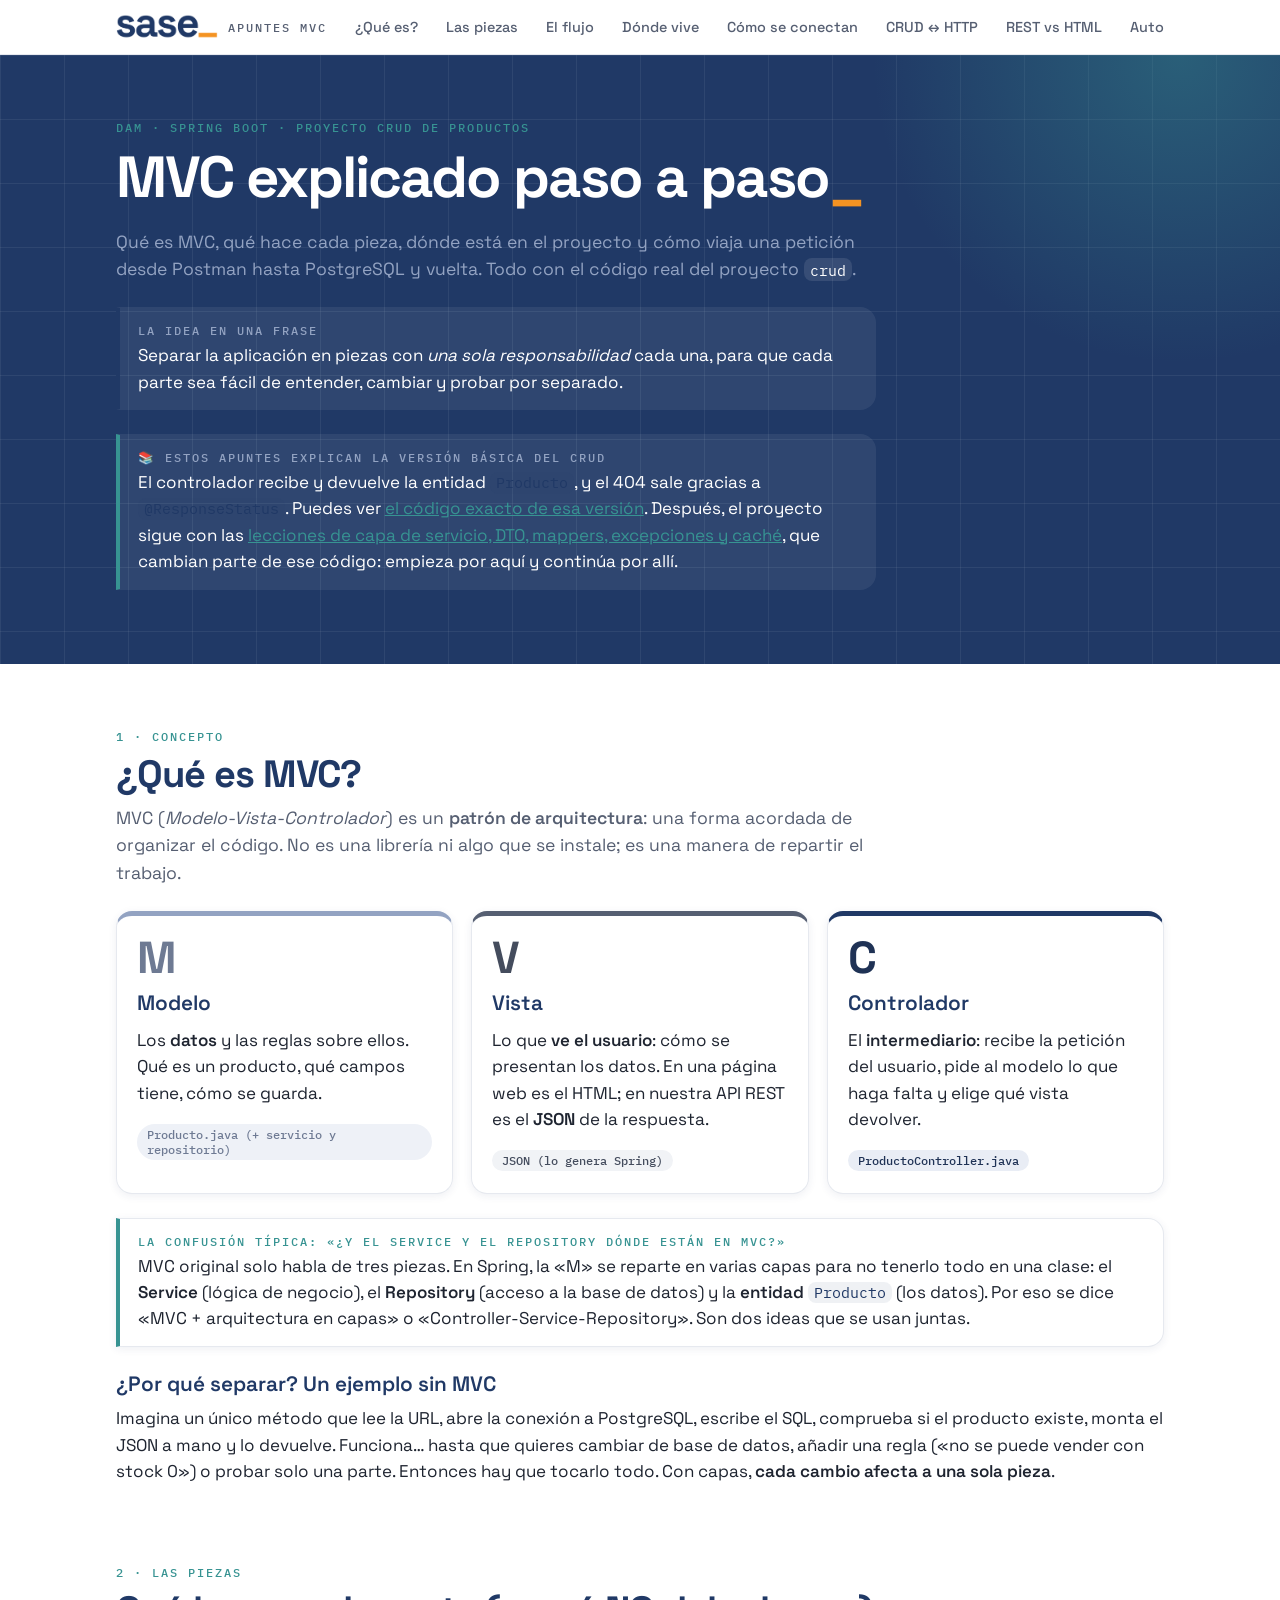
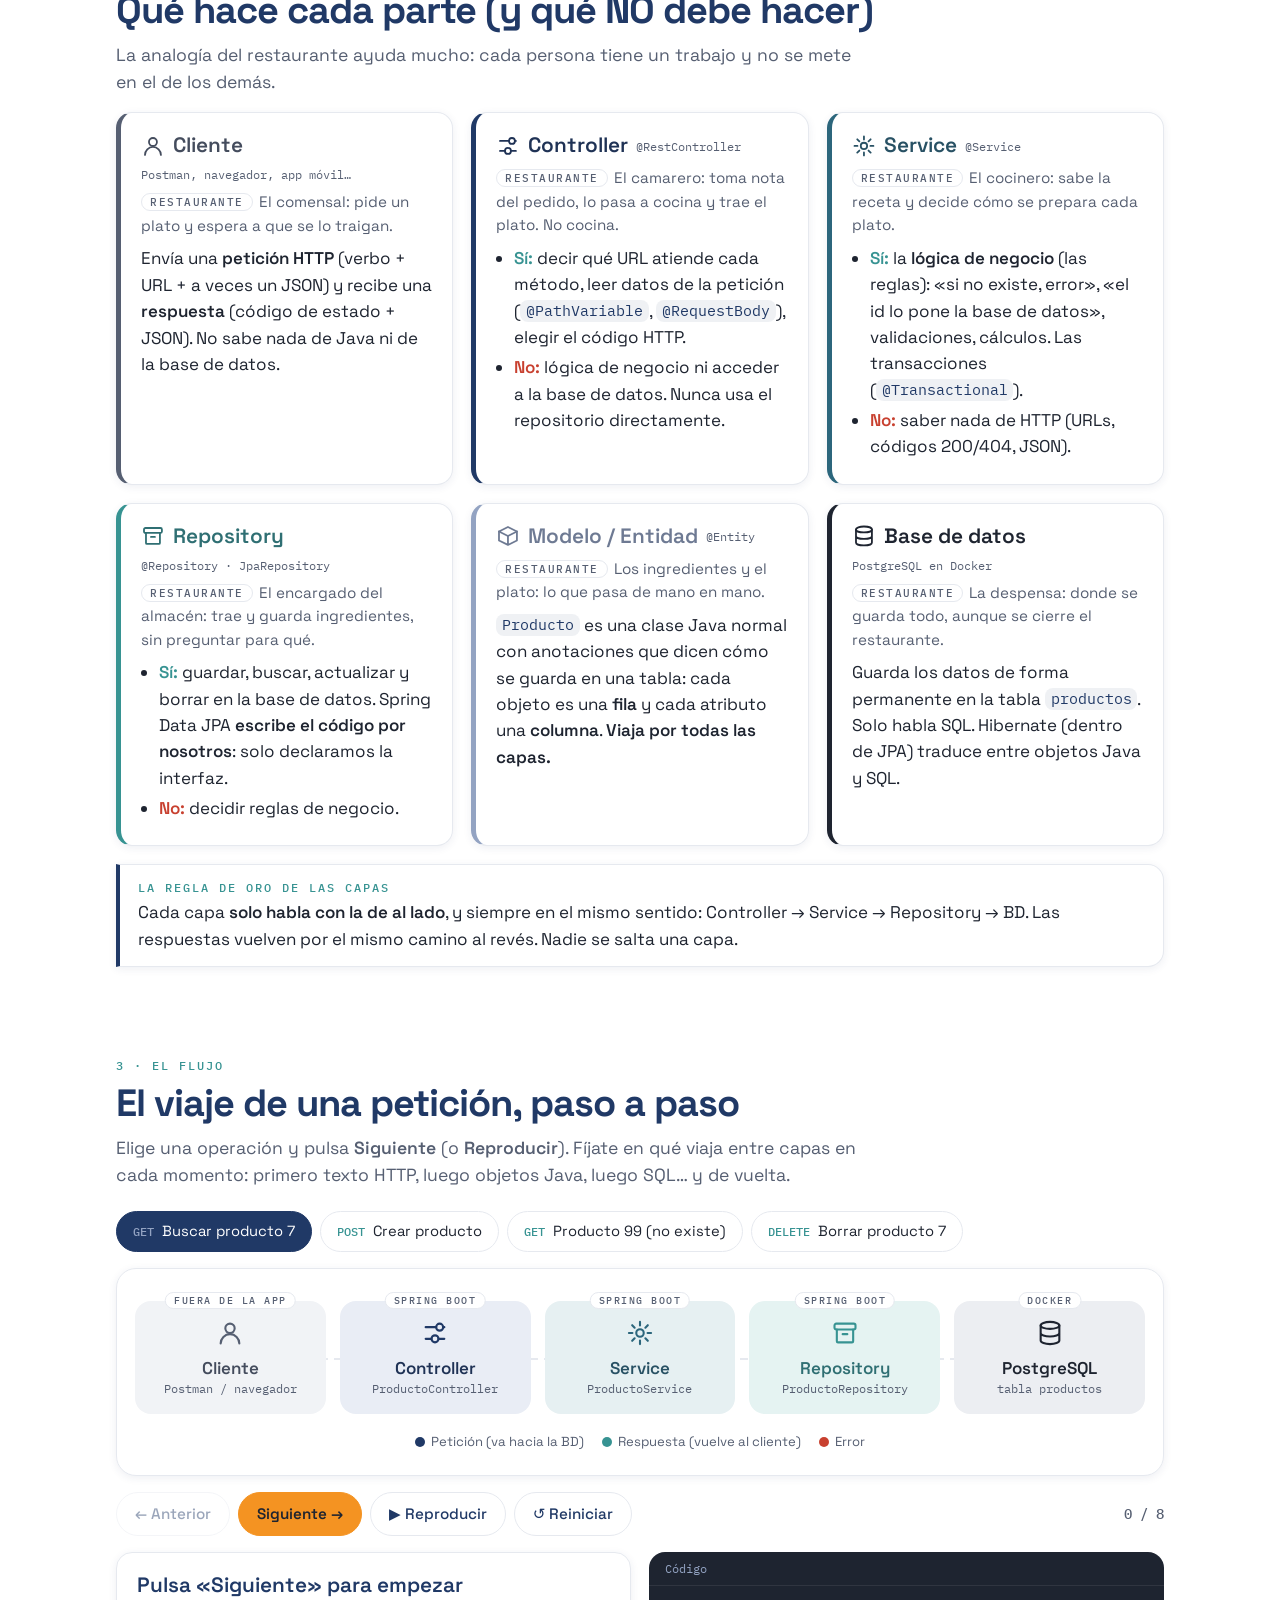
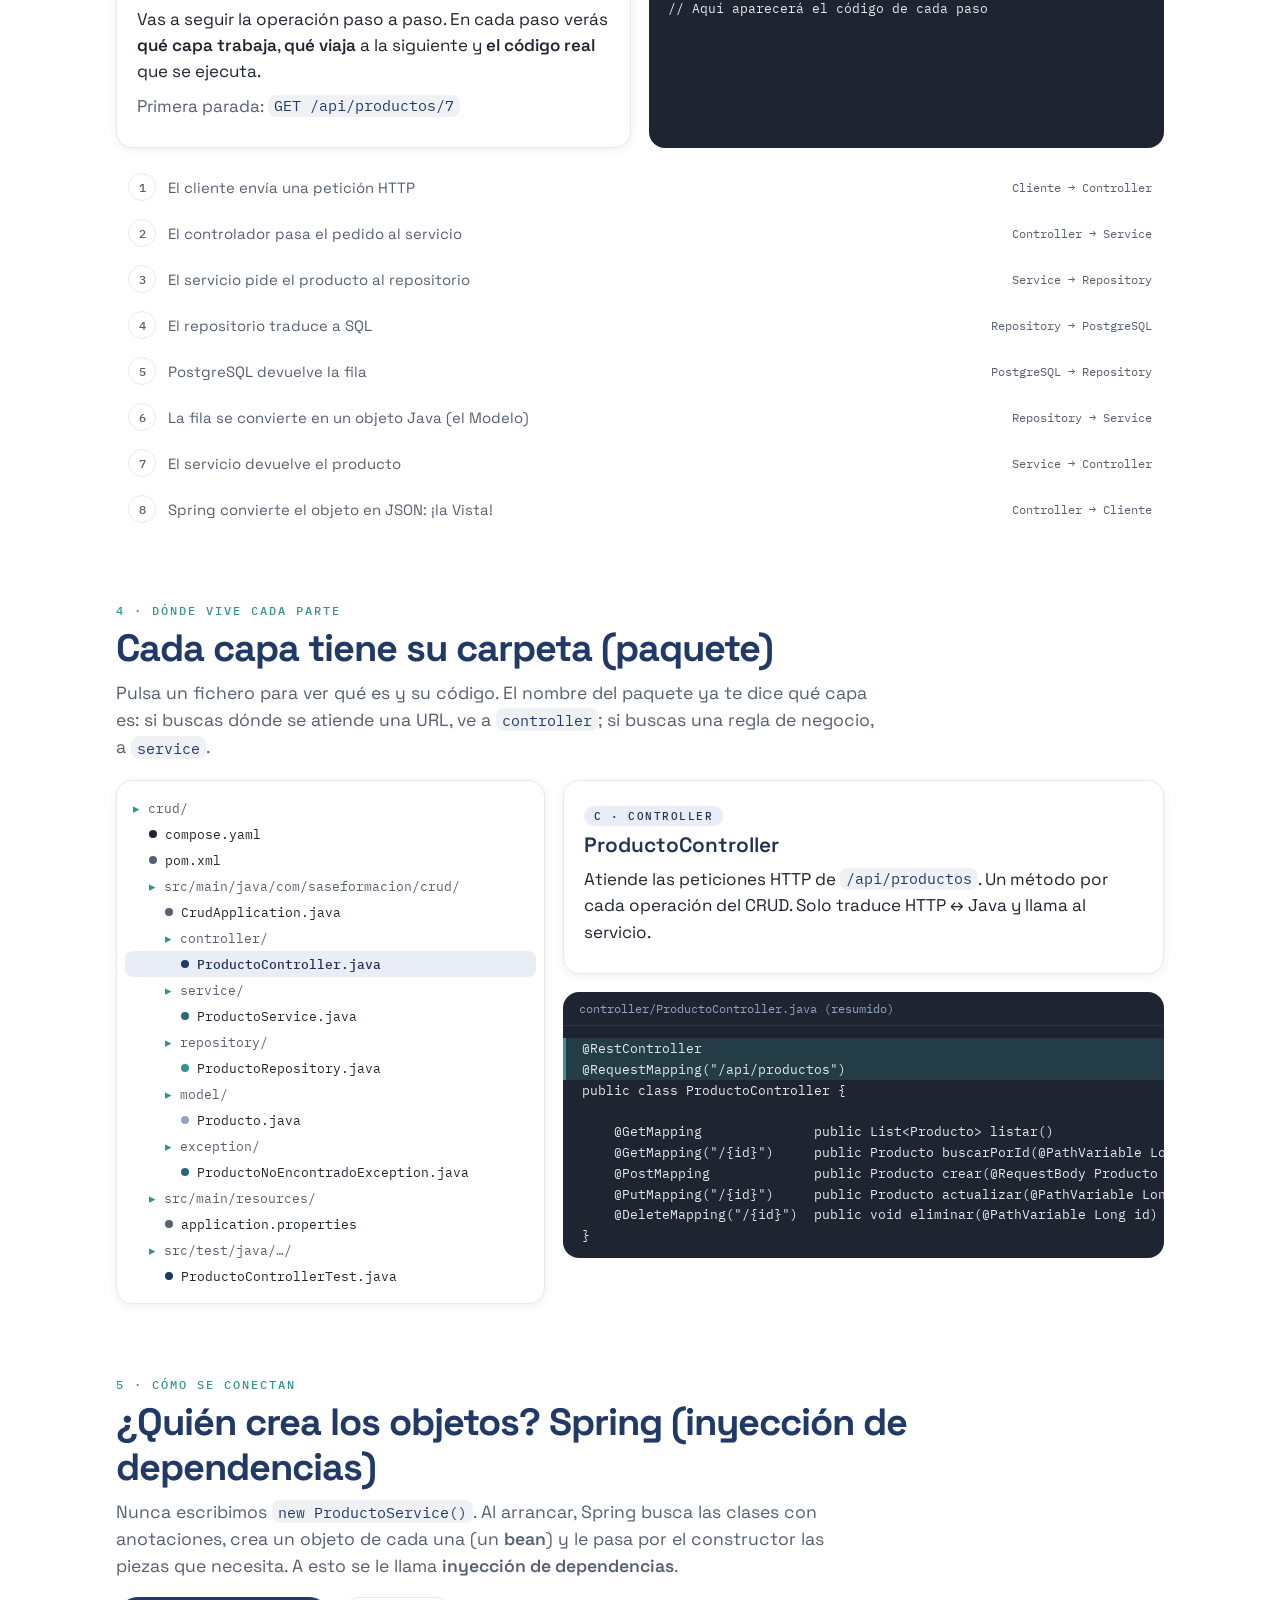
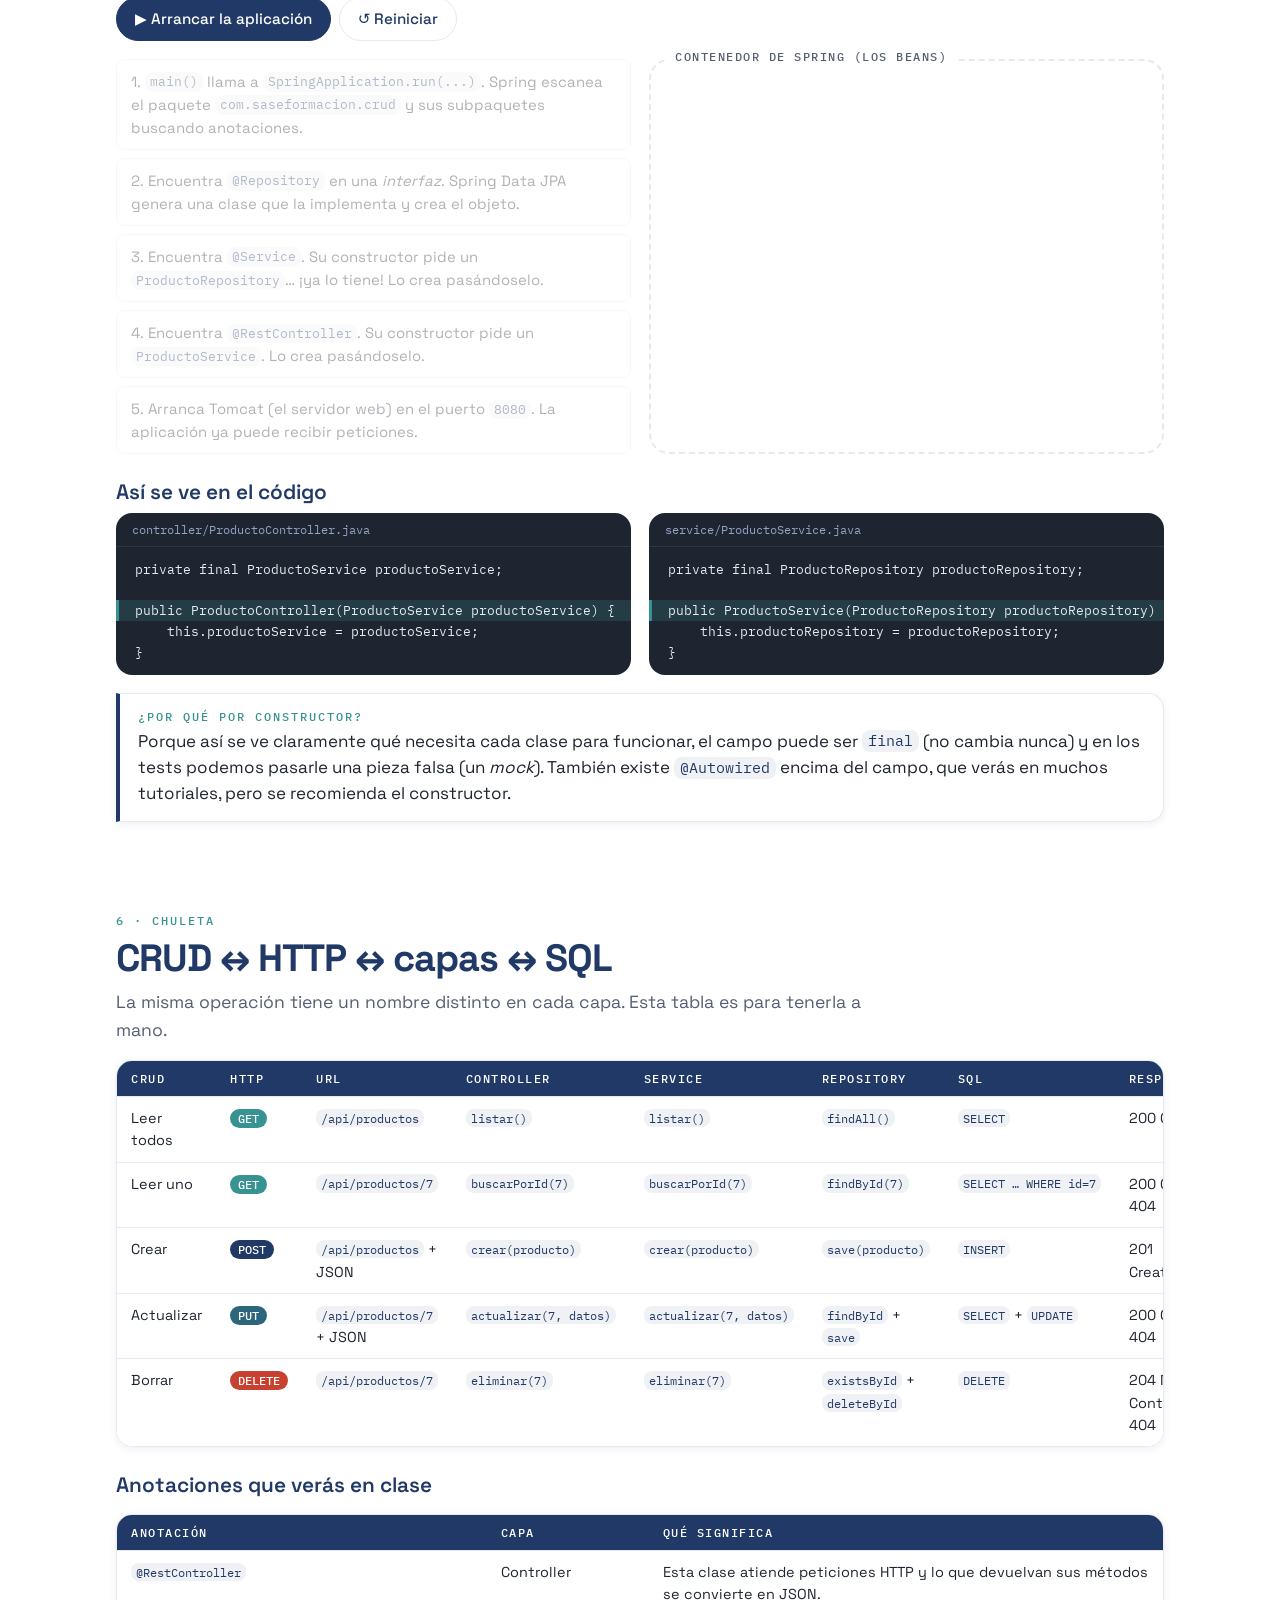
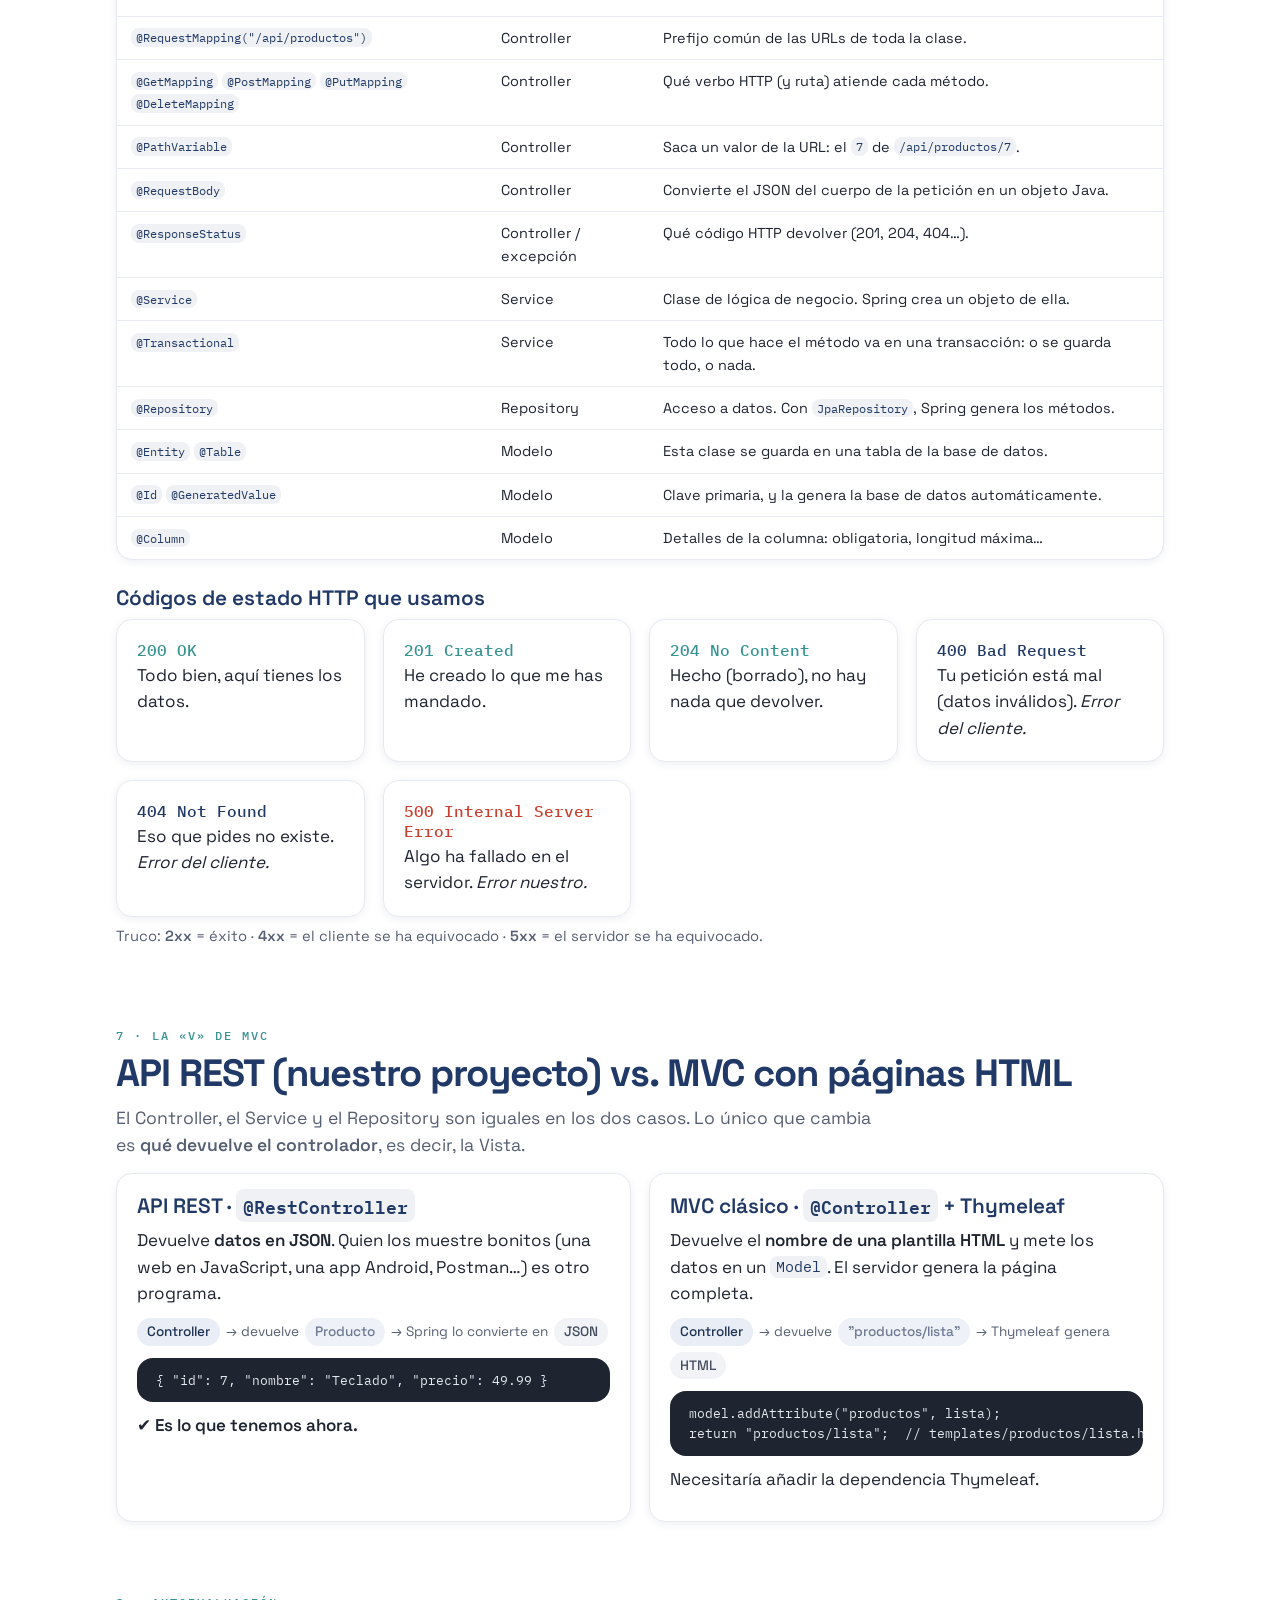
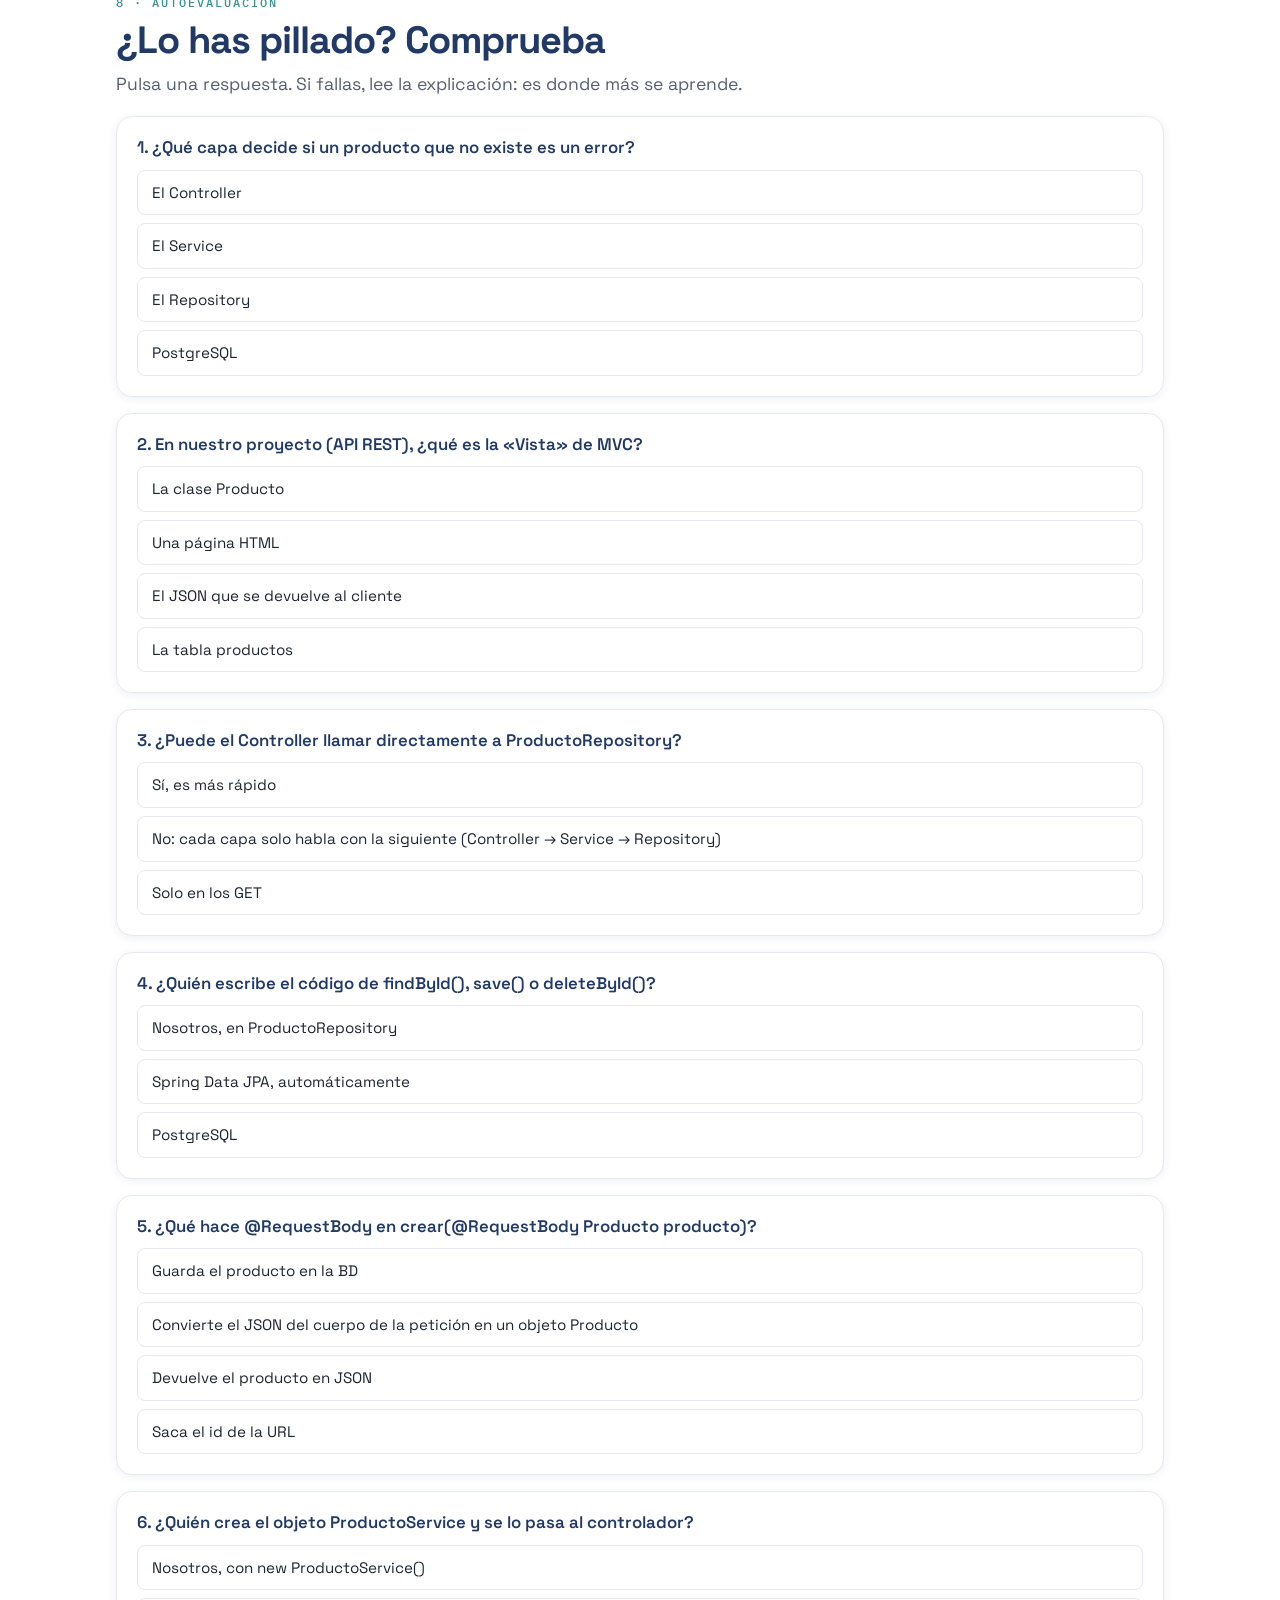
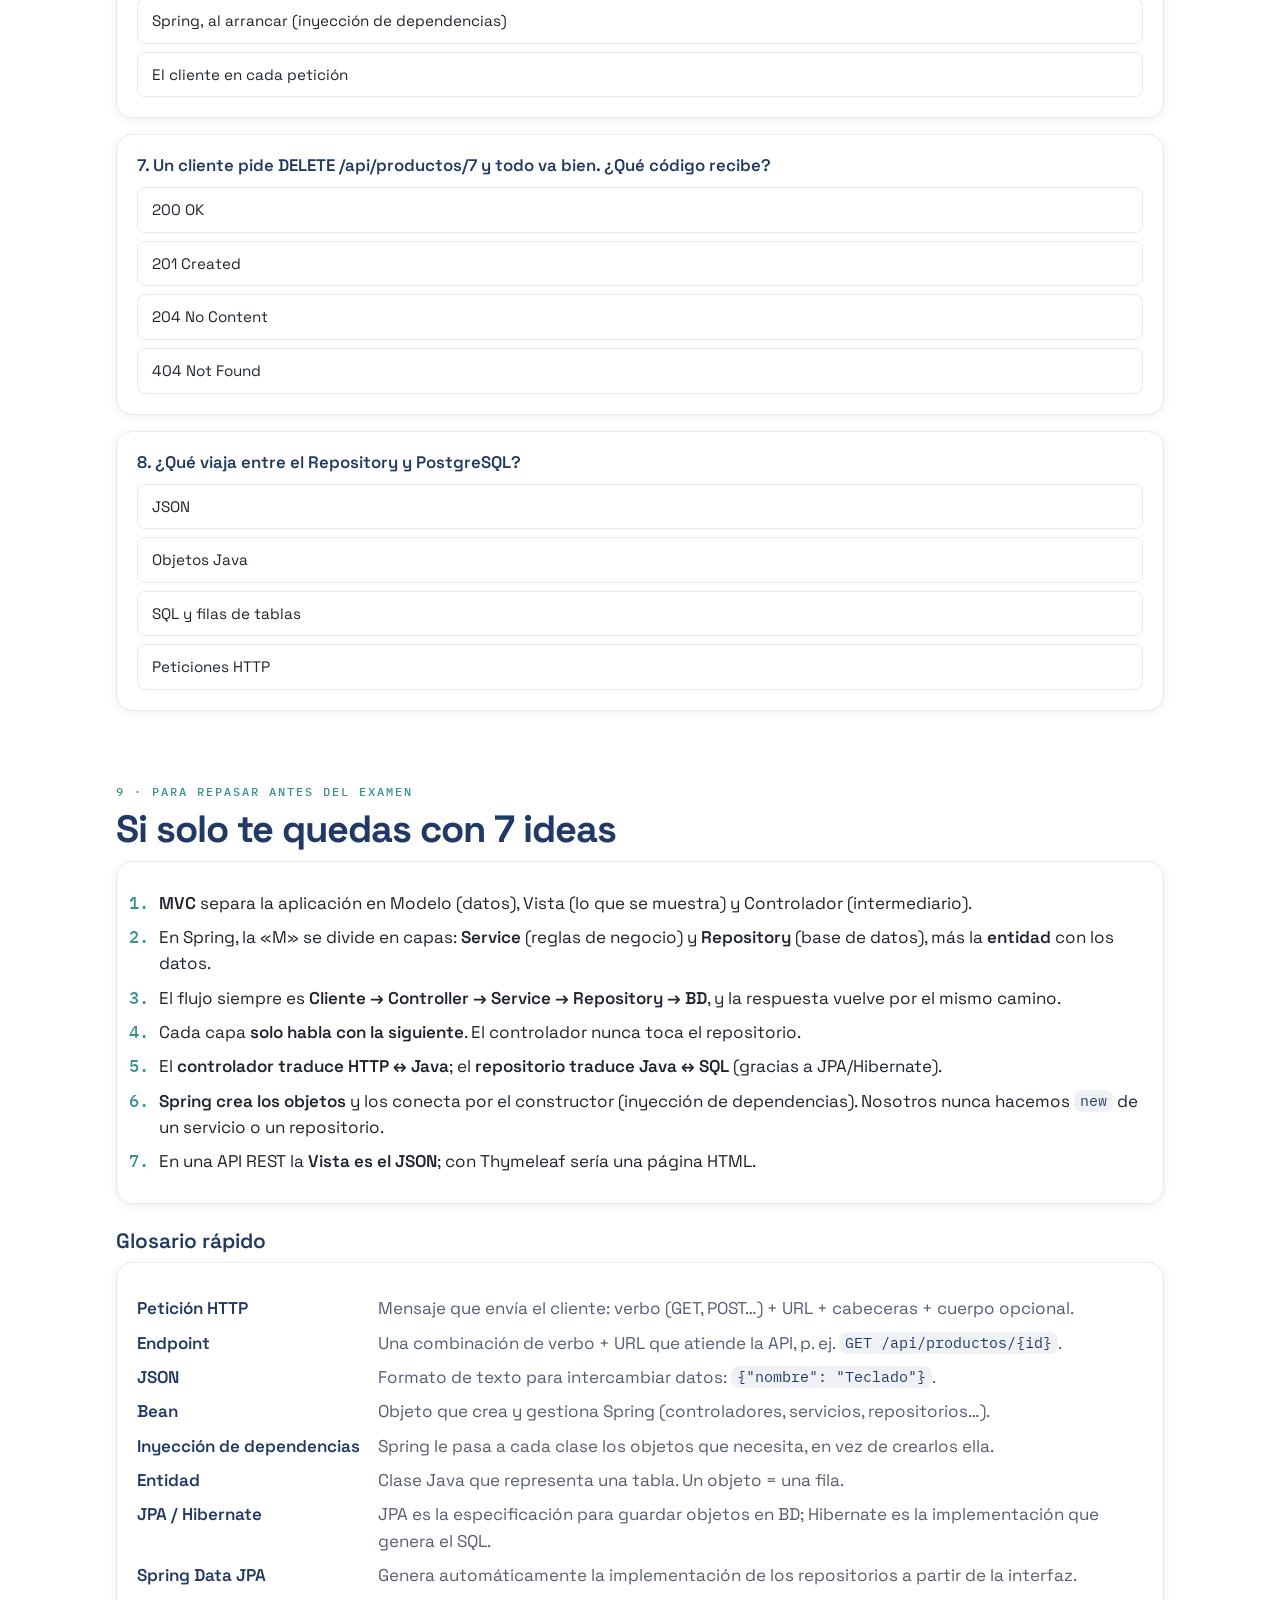
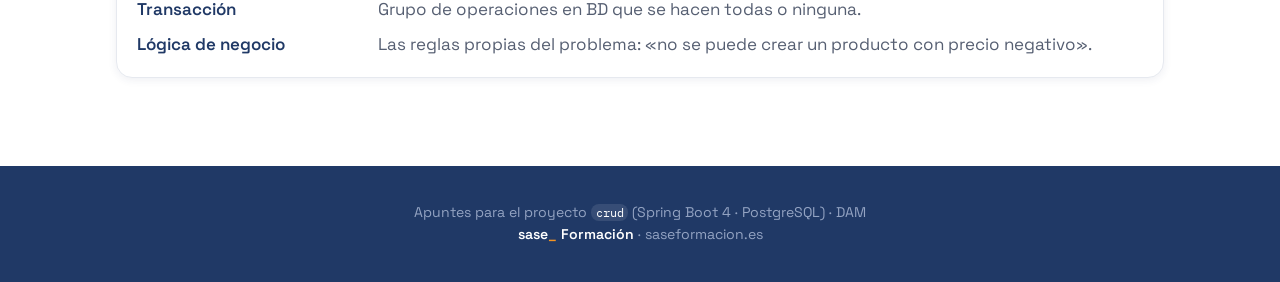
==== commit 729622a7: "Lecciones de capa de servicio, DTO, mappers, excepciones y caché Continúa el CRUD básico con los tem" ====
--- a/docs/index.html
+++ b/docs/index.html
@@ -442,6 +442,10 @@
   <div class="callout key">
     <strong>La idea en una frase</strong>
     Separar la aplicación en piezas con <em>una sola responsabilidad</em> cada una, para que cada parte sea fácil de entender, cambiar y probar por separado.
+  </div>
+  <div class="callout warn">
+    <strong>📚 Estos apuntes explican la versión básica del CRUD</strong>
+    El controlador recibe y devuelve la entidad <code>Producto</code>, y el 404 sale gracias a <code>@ResponseStatus</code>. Puedes ver <a href="https://github.com/gsanox/crud-springboot/tree/d515b36">el código exacto de esa versión</a>. Después, el proyecto sigue con las <a href="https://github.com/gsanox/crud-springboot/tree/main/docs/lecciones">lecciones de capa de servicio, DTO, mappers, excepciones y caché</a>, que cambian parte de ese código: empieza por aquí y continúa por allí.
   </div>
 </div>
 </div>
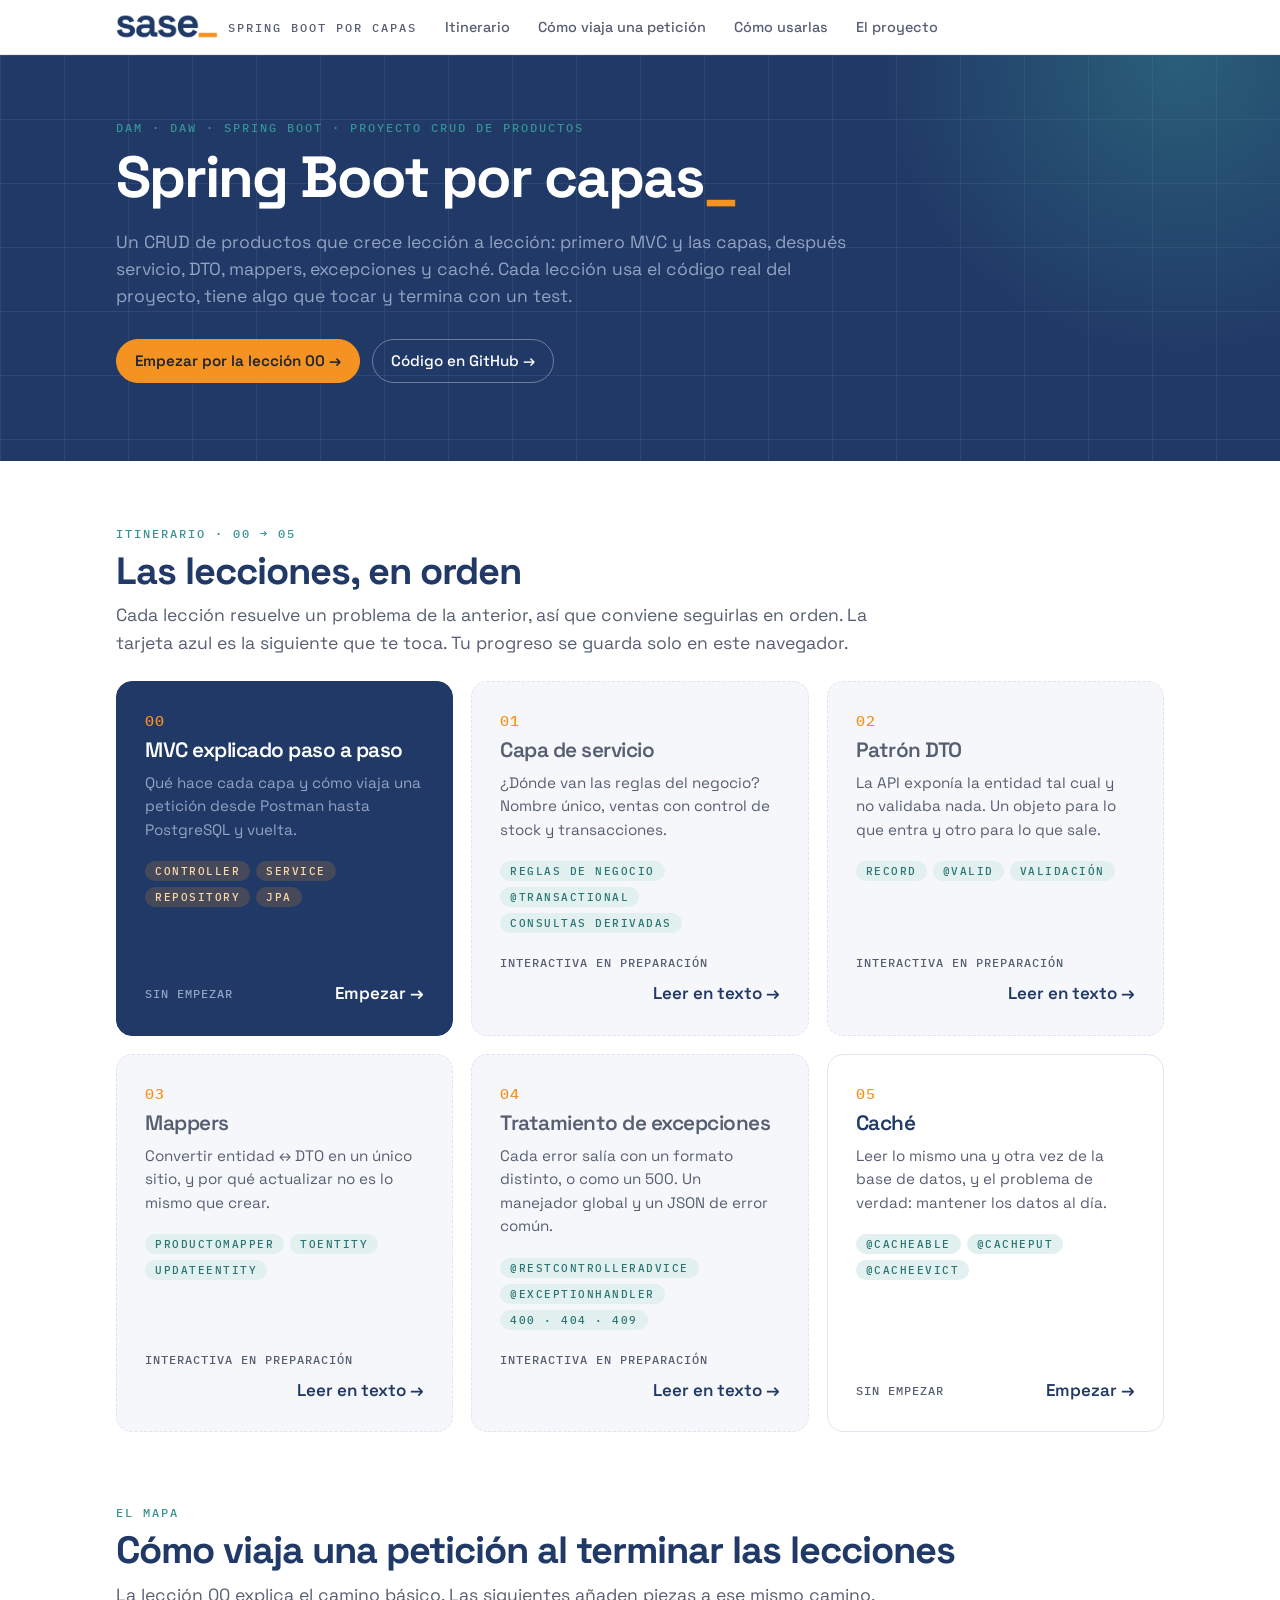
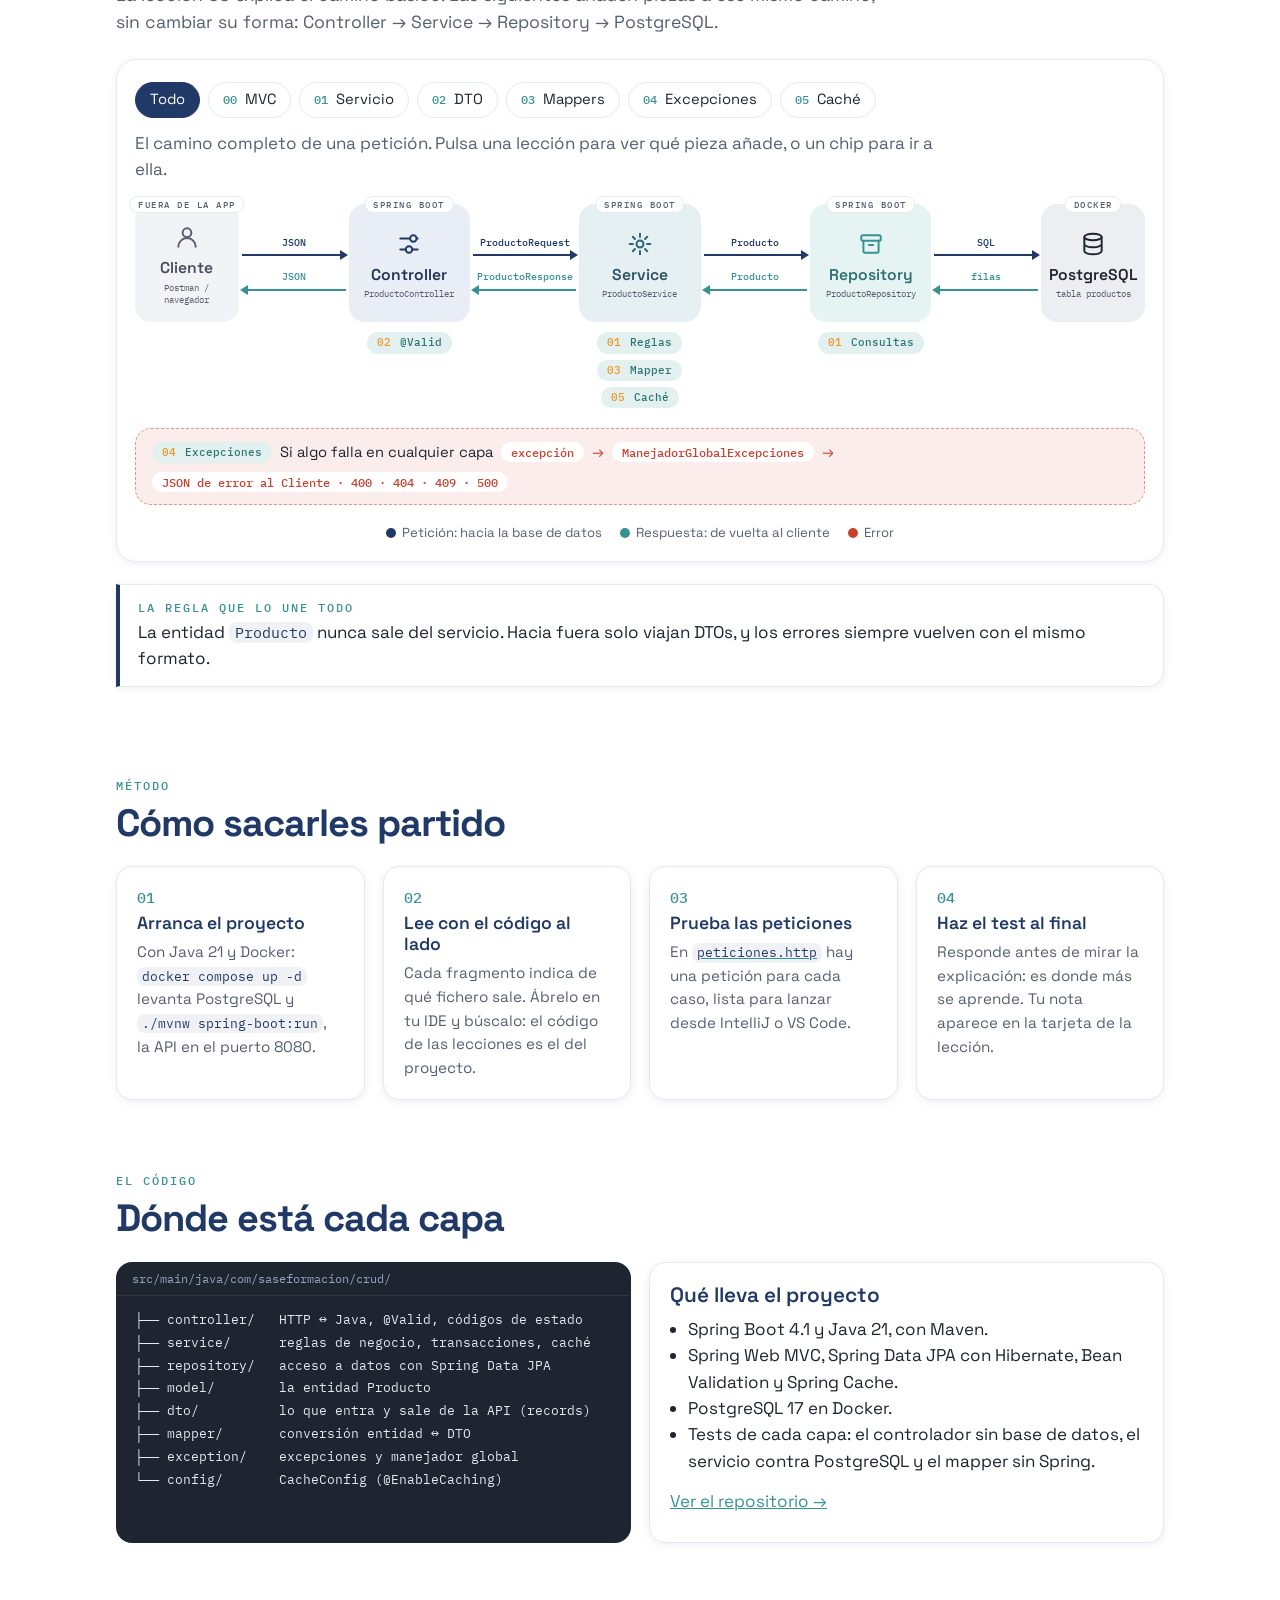
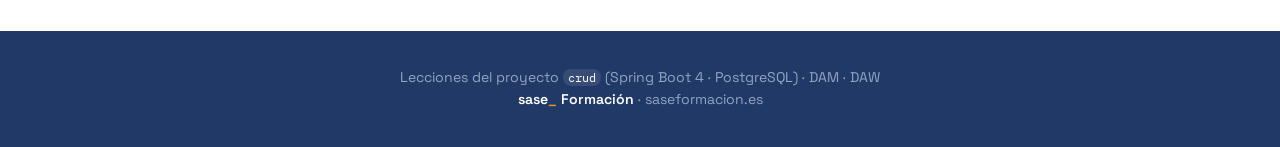
==== commit cb7e09a7: "Lecciones interactivas: índice, MVC como lección 00 y lección de caché docs/ pasa a ser un sitio de " ====
--- a/docs/index.html
+++ b/docs/index.html
@@ -3,1417 +3,284 @@
 <head>
 <meta charset="utf-8">
 <meta name="viewport" content="width=device-width, initial-scale=1">
-<title>Apuntes MVC · SASE Formación</title>
+<title>Spring Boot por capas · SASE Formación</title>
+<meta name="description" content="Lecciones interactivas de Spring Boot con un CRUD de productos: MVC, capa de servicio, DTO, mappers, excepciones y caché.">
 <link rel="preconnect" href="https://fonts.googleapis.com">
 <link rel="preconnect" href="https://fonts.gstatic.com" crossorigin>
 <link href="https://fonts.googleapis.com/css2?family=IBM+Plex+Mono:wght@400;500&family=Space+Grotesk:wght@400;500;600;700&display=swap" rel="stylesheet">
+<link rel="stylesheet" href="assets/sase.css">
 <style>
-/* Identidad SASE (Manual de identidad v1.0): azul dominante, teal para lo técnico,
-   un solo naranja por bloque visual, blanco como fondo base. */
-:root {
-  --blue: #203966;
-  --teal: #379392;
-  --orange: #F49322;
-  --white: #FFFFFF;
-  --ink: #1E2430;
-  --muted: #565F72;
-  --on-blue: #93A3C2;
-  --line: #E6E9EF;
-  --error: #C8402F;
-
-  --bg: var(--white);
-  --surface: var(--white);
-  --text: var(--ink);
-  --border: var(--line);
-  --accent: var(--blue);
-  --shadow: 0 2px 8px rgba(32, 57, 102, .08);
-
-  /* Cada capa, un tono de la paleta: del azul (la aplicación) al teal (los datos).
-     El naranja queda fuera de las capas: se reserva para el guion bajo y el botón «Siguiente». */
-  --c-cliente: #565F72;
-  --c-controller: #203966;
-  --c-service: #2C667C;
-  --c-repository: #379392;
-  --c-bd: #1E2430;
-  --c-model: #93A3C2;
-
-  --tint-cliente: #F1F3F6;
-  --tint-controller: #E9EDF5;
-  --tint-service: #E6F0F2;
-  --tint-repository: #E5F3F2;
-  --tint-bd: #ECEEF2;
-  --tint-model: #EEF1F7;
-
-  --ok: #379392;
-  --err: var(--error);
-  --req: var(--blue);
-  --code-bg: #1E2430;
-  --code-text: #E6E9EF;
-  --code-hl: rgba(55, 147, 146, .22);
-  --code-hl-bar: #379392;
-
-  --sans: "Space Grotesk", system-ui, -apple-system, "Segoe UI", sans-serif;
-  --mono: "IBM Plex Mono", ui-monospace, Menlo, Consolas, monospace;
-}
-
-* { box-sizing: border-box; }
-/* evita que las líneas largas de código ensanchen las columnas del grid */
-.grid > *, .explain > *, .explorer > *, .boot > *, .mvc-trio > *, .lanes > * { min-width: 0; }
-html { scroll-behavior: smooth; scroll-padding-top: 72px; }
-body {
-  margin: 0;
-  background: var(--bg);
-  color: var(--text);
-  font: 400 17px/1.55 var(--sans);
-}
-code, pre, .mono { font-family: var(--mono); }
-:not(pre) > code {
-  background: rgba(32, 57, 102, .07);
-  color: var(--blue);
-  padding: .1em .4em;
-  border-radius: 8px;
-  font-size: .86em;
-}
-a { color: var(--teal); }
-h1, h2, h3 { line-height: 1.2; color: var(--blue); }
-h2 { font-size: clamp(1.8rem, 4vw, 2.375rem); font-weight: 700; letter-spacing: -1px; margin: 0 0 .5rem; }
-h3 { font-size: 1.3rem; font-weight: 600; margin: 1.6rem 0 .5rem; }
-p { margin: .5rem 0; }
-strong, b { font-weight: 600; }
-
-/* Tono de texto de cada capa: su color, oscurecido para que se lea sobre blanco. */
-.letter-card .big, .letter-card .tag, .layer-card h3, .node .title, .explain-text .where,
-.tree button.row[aria-pressed="true"], .file-info h3, .file-info .badge, .bean b, .mini-flow span {
-  color: color-mix(in srgb, var(--c) 68%, #1E2430);
-}
-
-/* ---------- navegación ---------- */
-.topbar {
-  position: sticky; top: 0; z-index: 20;
-  background: rgba(255, 255, 255, .94);
-  backdrop-filter: blur(8px);
-  border-bottom: 1px solid var(--line);
-}
-.topbar-inner {
-  max-width: 1080px; margin: 0 auto; padding: 10px 16px;
-  display: flex; gap: 16px; align-items: center;
-}
-.brand { display: flex; align-items: center; gap: 10px; white-space: nowrap; text-decoration: none; }
-.brand img { height: 26px; display: block; }
-.brand span { font: 500 .75rem var(--mono); letter-spacing: 2px; text-transform: uppercase; color: var(--muted); }
-.nav { display: flex; gap: 4px; overflow-x: auto; scrollbar-width: none; flex: 1; }
-.nav::-webkit-scrollbar { display: none; }
-.nav a {
-  color: var(--muted); text-decoration: none; white-space: nowrap;
-  padding: 6px 12px; border-radius: 999px; font-size: .9rem; font-weight: 500;
-}
-.nav a:hover { background: var(--tint-controller); color: var(--blue); }
-@media (max-width: 720px) { .brand span { display: none; } }
-
-main { max-width: 1080px; margin: 0 auto; padding: 0 16px 80px; }
-section { padding: 64px 0 8px; }
-.kicker {
-  font: 500 .78rem var(--mono); letter-spacing: 2px; text-transform: uppercase;
-  color: var(--teal); margin-bottom: 8px;
-}
-.lead { font-size: 1.1rem; color: var(--muted); max-width: 760px; }
-
-/* ---------- cabecera en azul ---------- */
-.hero-band { background: var(--blue); color: var(--white); position: relative; overflow: hidden; }
-.hero-band::before {
-  content: ""; position: absolute; inset: 0; opacity: .5;
-  background-image: linear-gradient(rgba(255,255,255,.13) 1px, transparent 1px),
-    linear-gradient(90deg, rgba(255,255,255,.13) 1px, transparent 1px);
-  background-size: 64px 64px;
-}
-.hero-band::after {
-  content: ""; position: absolute; width: 640px; height: 640px; border-radius: 999px;
-  top: -320px; right: -220px;
-  background: radial-gradient(circle, rgba(55,147,146,.42) 0%, rgba(55,147,146,0) 68%);
-}
-.hero { position: relative; z-index: 1; max-width: 1080px; margin: 0 auto; padding: 64px 16px 56px; }
-.hero h1 {
-  color: var(--white); font-size: clamp(2.2rem, 6vw, 3.625rem); font-weight: 700;
-  letter-spacing: -2px; margin: 0 0 16px;
-}
-.hero h1::after { content: "_"; color: var(--orange); }
-.hero .kicker { color: var(--teal); }
-.hero .lead { color: var(--on-blue); }
-.hero .lead code { background: rgba(255,255,255,.1); color: var(--white); }
-.hero .callout {
-  background: rgba(255,255,255,.07); color: var(--white); box-shadow: none;
-  border-left-color: var(--teal); max-width: 760px; margin-top: 24px;
-  border-top-color: transparent; border-right-color: transparent; border-bottom-color: transparent;
-}
-.hero .callout strong:first-child { color: var(--on-blue); }
-
-.card {
-  background: var(--surface); border: 1px solid var(--border);
-  border-radius: 16px; padding: 20px; box-shadow: var(--shadow);
-}
-.callout {
-  border-left: 4px solid var(--blue);
-  background: var(--surface); border-radius: 0 16px 16px 0;
-  padding: 14px 18px; margin: 18px 0; box-shadow: var(--shadow);
-  border-top: 1px solid var(--line); border-right: 1px solid var(--line); border-bottom: 1px solid var(--line);
-}
-.callout.warn { border-left-color: var(--teal); }
-.callout.key { border-left-color: var(--blue); }
-.callout strong:first-child {
-  display: block; margin-bottom: 4px;
-  font: 500 .78rem var(--mono); letter-spacing: 2px; text-transform: uppercase; color: var(--teal);
-}
-
-.grid { display: grid; gap: 18px; }
-.grid.cols-3 { grid-template-columns: repeat(auto-fit, minmax(240px, 1fr)); }
-.grid.cols-2 { grid-template-columns: repeat(auto-fit, minmax(300px, 1fr)); }
-
-.ico { width: 1.15em; height: 1.15em; flex: none; vertical-align: -.18em; }
-.tag-mono {
-  display: inline-block; font: 500 .7rem var(--mono); letter-spacing: 1.5px; text-transform: uppercase;
-  color: var(--muted); border: 1px solid var(--line); border-radius: 999px; padding: 1px 8px; margin-right: 6px;
-  font-style: normal; vertical-align: 1px;
-}
-
-/* ---------- MVC: las tres letras ---------- */
-.mvc-trio { display: grid; grid-template-columns: repeat(3, 1fr); gap: 18px; margin: 24px 0; }
-@media (max-width: 720px) { .mvc-trio { grid-template-columns: 1fr; } }
-.letter-card { border-top: 5px solid var(--c); }
-.letter-card .big { font-size: 2.8rem; font-weight: 700; line-height: 1; letter-spacing: -1px; }
-.letter-card .name { font-weight: 600; font-size: 1.3rem; margin-top: 6px; color: var(--blue); }
-.letter-card .tag {
-  display: inline-block; font: 500 .75rem var(--mono); margin-top: 10px;
-  background: var(--t); padding: 3px 10px; border-radius: 999px;
-}
-
-/* ---------- capas ---------- */
-.layer-card { border-left: 5px solid var(--c); }
-.layer-card h3 { margin: 0 0 6px; display: flex; gap: 8px; align-items: center; flex-wrap: wrap; }
-.layer-card h3 small { color: var(--muted); font: 400 .78rem var(--mono); }
-.layer-card .analogy { font-size: .95rem; color: var(--muted); }
-.layer-card ul { margin: 8px 0 0; padding-left: 18px; }
-.layer-card li { margin: 4px 0; }
-.do { color: var(--teal); font-weight: 600; }
-.dont { color: var(--error); font-weight: 600; }
-
-/* ---------- animación del flujo ---------- */
-.flow-wrap { margin-top: 22px; }
-.scenarios { display: flex; gap: 8px; flex-wrap: wrap; margin-bottom: 16px; }
-.chip-btn {
-  border: 1px solid var(--line); background: var(--white); color: var(--ink);
-  min-height: 40px; padding: 8px 16px; border-radius: 999px; cursor: pointer; font: inherit; font-size: .92rem;
-  display: inline-flex; gap: 8px; align-items: center;
-}
-.chip-btn .verb { font: 500 .75rem var(--mono); color: var(--teal); }
-.chip-btn:hover { border-color: var(--blue); }
-.chip-btn[aria-pressed="true"] { background: var(--blue); color: var(--white); border-color: var(--blue); }
-.chip-btn[aria-pressed="true"] .verb { color: var(--on-blue); }
-
-.stage {
-  position: relative;
-  background: var(--white); border: 1px solid var(--line); border-radius: 20px;
-  padding: 32px 18px 22px; box-shadow: var(--shadow);
-}
-.lanes { position: relative; display: grid; grid-template-columns: repeat(5, 1fr); gap: 14px; }
-.rail {
-  position: absolute; left: 10%; right: 10%; top: 50%; height: 2px;
-  background: repeating-linear-gradient(90deg, var(--line) 0 8px, transparent 8px 14px);
-}
-.node {
-  position: relative; z-index: 1;
-  background: var(--t); border: 2px solid transparent; border-radius: 16px;
-  padding: 16px 8px; text-align: center; min-height: 108px;
-  display: flex; flex-direction: column; justify-content: center; align-items: center;
-  transition: border-color .3s, transform .3s, box-shadow .3s;
-}
-.node .icon { color: var(--c); line-height: 0; }
-.node .icon svg { width: 28px; height: 28px; }
-.node .title { font-weight: 600; margin-top: 8px; }
-.node .sub { font: 400 .72rem var(--mono); color: var(--muted); }
-.node.active { border-color: var(--c); transform: translateY(-3px); box-shadow: 0 6px 18px rgba(32, 57, 102, .16); }
-.node .zone {
-  position: absolute; top: -11px; left: 50%; transform: translateX(-50%);
-  font: 500 .62rem var(--mono); letter-spacing: 1.5px; text-transform: uppercase;
-  background: var(--white); color: var(--muted); padding: 1px 8px; white-space: nowrap;
-  border: 1px solid var(--line); border-radius: 999px;
-}
-
-.packet {
-  position: absolute; z-index: 5; left: 0; top: 0;
-  transform: translate(-50%, -50%);
-  padding: 6px 14px; border-radius: 999px;
-  font: 500 .78rem/1.2 var(--mono);
-  color: var(--white); background: var(--req);
-  box-shadow: 0 4px 14px rgba(32, 57, 102, .28);
-  white-space: nowrap; max-width: 92%;
-  overflow: hidden; text-overflow: ellipsis;
-  transition: left .9s cubic-bezier(.6,.05,.3,1), top .9s cubic-bezier(.6,.05,.3,1), background .3s, opacity .3s;
-  pointer-events: none;
-}
-.packet.response { background: var(--ok); }
-.packet.error { background: var(--err); }
-.packet.hidden { opacity: 0; }
-
-.dir-legend { display: flex; gap: 18px; flex-wrap: wrap; font-size: .82rem; color: var(--muted); margin-top: 18px; justify-content: center; }
-.dir-legend span::before {
-  content: ""; display: inline-block; width: 10px; height: 10px; border-radius: 50%;
-  margin-right: 6px; background: var(--dot); vertical-align: -1px;
-}
-
-@media (max-width: 720px) {
-  .lanes { grid-template-columns: 1fr; gap: 22px; }
-  .rail { left: 50%; right: auto; top: 6%; bottom: 6%; width: 2px; height: auto;
-    background: repeating-linear-gradient(180deg, var(--line) 0 8px, transparent 8px 14px); }
-  .node { min-height: 0; flex-direction: row; gap: 12px; padding: 12px 14px; }
-  .node .title { margin-top: 0; }
-  .node .text { text-align: left; }
-}
-
-.controls { display: flex; gap: 8px; flex-wrap: wrap; align-items: center; margin: 16px 0; }
-.btn {
-  border: 1px solid var(--line); background: var(--white); color: var(--blue);
-  min-height: 44px; padding: 8px 18px; border-radius: 999px; cursor: pointer;
-  font: 500 .95rem var(--sans);
-}
-.btn:hover:not(:disabled) { border-color: var(--blue); }
-.btn.primary { background: var(--blue); color: var(--white); border-color: var(--blue); }
-/* El único botón naranja de cada pantalla: el que avanza la animación. */
-.btn.cta { background: var(--orange); color: var(--ink); border-color: var(--orange); font-weight: 600; }
-.btn:disabled { opacity: .45; cursor: default; }
-.step-count { margin-left: auto; color: var(--muted); font: 500 .85rem var(--mono); font-variant-numeric: tabular-nums; }
-
-.explain { display: grid; grid-template-columns: 1fr 1fr; gap: 18px; }
-@media (max-width: 860px) { .explain { grid-template-columns: 1fr; } }
-.explain-text h3 { margin-top: 0; }
-.explain-text .where {
-  display: inline-block; font: 500 .72rem var(--mono); letter-spacing: 1.5px; text-transform: uppercase;
-  padding: 3px 10px; border-radius: 999px; background: var(--t); margin-bottom: 10px;
-}
-
-.code {
-  background: var(--code-bg); color: var(--code-text);
-  border-radius: 16px; overflow: hidden; font-size: .84rem; min-width: 0;
-}
-.code .file {
-  padding: 9px 16px; font: 400 .74rem var(--mono); color: var(--on-blue);
-  border-bottom: 1px solid rgba(255,255,255,.08);
-  overflow-wrap: anywhere;
-}
-.code pre { margin: 0; padding: 12px 0; overflow-x: auto; }
-.code .ln { display: block; padding: 0 16px; border-left: 3px solid transparent; white-space: pre; min-height: 1.55em; }
-.code .ln.hl { background: var(--code-hl); border-left-color: var(--code-hl-bar); }
-
-.timeline { list-style: none; padding: 0; margin: 18px 0 0; display: grid; gap: 4px; counter-reset: s; }
-.timeline li {
-  counter-increment: s; display: flex; gap: 12px; align-items: center;
-  padding: 7px 12px; border-radius: 8px; cursor: pointer; color: var(--muted); font-size: .93rem;
-}
-.timeline li::before {
-  content: counter(s); flex: none;
-  width: 26px; height: 26px; border-radius: 50%; display: grid; place-items: center;
-  font: 500 .74rem var(--mono); background: var(--white); color: var(--muted); border: 1px solid var(--line);
-}
-.timeline li:hover { background: var(--tint-cliente); }
-.timeline li.done { color: var(--ink); }
-.timeline li.done::before { background: var(--c, var(--blue)); border-color: transparent; color: var(--white); }
-.timeline li.current { background: var(--tint-controller); color: var(--blue); font-weight: 600; }
-.timeline .arrow { font: 400 .74rem var(--mono); color: var(--muted); margin-left: auto; white-space: nowrap; }
-
-/* ---------- explorador de carpetas ---------- */
-.explorer { display: grid; grid-template-columns: minmax(260px, 1fr) 1.4fr; gap: 18px; margin-top: 18px; }
-@media (max-width: 860px) { .explorer { grid-template-columns: 1fr; } }
-.tree { font: 400 .84rem var(--mono); padding: 14px 8px; }
-.tree .row { display: flex; align-items: center; gap: 8px; padding: 4px 8px; border-radius: 8px; white-space: nowrap; overflow: hidden; text-overflow: ellipsis; }
-.tree .dir { color: var(--muted); }
-.tree .dir::before { content: "▸"; color: var(--teal); }
-.tree button.row {
-  width: 100%; border: 0; background: none; color: var(--ink); font: inherit; cursor: pointer; text-align: left;
-}
-.tree button.row:hover { background: var(--tint-cliente); }
-.tree button.row[aria-pressed="true"] { background: var(--t); font-weight: 500; }
-.tree .dot { width: 8px; height: 8px; border-radius: 50%; background: var(--c); flex: none; }
-.file-info h3 { margin-top: 6px; }
-.file-info .badge { display: inline-block; font: 500 .7rem var(--mono); letter-spacing: 1.5px; text-transform: uppercase; padding: 3px 10px; border-radius: 999px; background: var(--t); }
-
-/* ---------- arranque / inyección ---------- */
-.boot { display: grid; grid-template-columns: 1fr 1fr; gap: 18px; margin-top: 18px; }
-@media (max-width: 860px) { .boot { grid-template-columns: 1fr; } }
-.container-box {
-  border: 2px dashed var(--line); border-radius: 20px; padding: 32px 16px 16px; position: relative;
-  display: grid; gap: 12px; align-content: start; min-height: 300px;
-}
-.container-box > .label {
-  position: absolute; top: -12px; left: 16px; background: var(--white); padding: 0 8px;
-  font: 500 .72rem var(--mono); letter-spacing: 1.5px; text-transform: uppercase; color: var(--muted);
-}
-.bean {
-  border-radius: 8px; padding: 10px 14px; background: var(--t); border-left: 4px solid var(--c);
-  opacity: 0; transform: translateY(8px); transition: opacity .5s, transform .5s;
-  font-size: .92rem;
-}
-.bean.show { opacity: 1; transform: none; }
-.bean .needs { display: block; font: 400 .76rem var(--mono); color: var(--muted); }
-.boot-log { list-style: none; padding: 0; margin: 0; display: grid; gap: 8px; }
-.boot-log li {
-  opacity: .35; transition: opacity .4s; padding: 10px 14px; border-radius: 8px; background: var(--white);
-  border: 1px solid var(--line); font-size: .93rem;
-}
-.boot-log li.show { opacity: 1; }
-
-/* ---------- tablas ---------- */
-.table-wrap { overflow-x: auto; border: 1px solid var(--line); border-radius: 16px; background: var(--white); margin-top: 16px; box-shadow: var(--shadow); }
-table { border-collapse: collapse; width: 100%; font-size: .9rem; }
-th, td { padding: 10px 14px; text-align: left; border-bottom: 1px solid var(--line); vertical-align: top; }
-th { background: var(--blue); font: 500 .72rem var(--mono); text-transform: uppercase; letter-spacing: 1.5px; color: var(--white); white-space: nowrap; }
-tr:last-child td { border-bottom: 0; }
-td code { white-space: nowrap; }
-.verb-tag { font: 500 .74rem var(--mono); padding: 2px 8px; border-radius: 999px; color: var(--white); }
-.v-get { background: var(--teal); } .v-post { background: var(--blue); } .v-put { background: #2C667C; } .v-del { background: var(--error); }
-
-.status-card b { font: 500 1rem var(--mono); display: block; margin-bottom: 2px; }
-.s-ok b { color: var(--teal); } .s-client b { color: var(--blue); } .s-server b { color: var(--error); }
-
-/* ---------- comparación ---------- */
-.compare .card h3 { margin-top: 0; }
-.mini-flow { display: flex; flex-wrap: wrap; gap: 6px; align-items: center; margin: 12px 0; font-size: .85rem; }
-.mini-flow span { padding: 3px 10px; border-radius: 999px; background: var(--t); font-weight: 500; }
-.mini-flow i { color: var(--muted); font-style: normal; }
-
-/* ---------- autoevaluación ---------- */
-.quiz { display: grid; gap: 16px; margin-top: 18px; }
-.q h3 { margin: 0 0 12px; font-size: 1.05rem; }
-.q .opts { display: grid; gap: 8px; }
-.q button.opt {
-  text-align: left; border: 1px solid var(--line); background: var(--white); color: var(--ink);
-  min-height: 44px; padding: 10px 14px; border-radius: 8px; cursor: pointer; font: inherit; font-size: .95rem;
-}
-.q button.opt:hover:not(:disabled) { border-color: var(--blue); }
-.q button.opt.right { border-color: var(--teal); background: var(--tint-repository); }
-.q button.opt.wrong { border-color: var(--error); background: #FBEDEB; }
-.q button.opt:disabled { cursor: default; }
-.q .fb { margin-top: 10px; font-size: .93rem; display: none; }
-.q .fb.show { display: block; }
-.score { font: 500 .95rem var(--mono); color: var(--teal); }
-
-/* ---------- resumen ---------- */
-.summary ol { padding-left: 22px; margin: 8px 0 0; }
-.summary li { margin: 8px 0; }
-.summary li::marker { color: var(--teal); font-family: var(--mono); font-weight: 500; }
-dl.gloss { display: grid; grid-template-columns: max-content 1fr; gap: 8px 18px; margin: 12px 0 0; }
-dl.gloss dt { font-weight: 600; color: var(--blue); }
-dl.gloss dd { margin: 0; color: var(--muted); }
-@media (max-width: 600px) { dl.gloss { grid-template-columns: 1fr; } dl.gloss dd { margin-bottom: 8px; } }
-
-footer { background: var(--blue); color: var(--on-blue); font-size: .88rem; text-align: center; padding: 36px 16px; }
-footer code { background: rgba(255,255,255,.1); color: var(--white); }
-footer a { color: var(--white); text-decoration: none; font-weight: 600; }
-footer a span { color: var(--orange); }
-
-@media (prefers-reduced-motion: reduce) {
-  html { scroll-behavior: auto; }
-  .packet, .node, .bean, .boot-log li { transition: none !important; }
-}
+.hero .acciones { display: flex; gap: 12px; flex-wrap: wrap; margin-top: 28px; }
+.hero .btn { display: inline-flex; align-items: center; text-decoration: none; }
+.hero .btn.perfil { background: transparent; color: var(--white); border-color: rgba(255,255,255,.35); }
+.hero .btn.perfil:hover { border-color: var(--white); }
+.hero .btn.cta:hover { background: #E58A20; }
+.resumen-progreso { margin-top: 22px; font: 500 .8rem var(--mono); letter-spacing: 1px; color: var(--on-blue); }
+.resumen-progreso b { color: var(--white); font-weight: 500; }
+.arbol { font: 400 .84rem/1.7 var(--mono); }
 </style>
 </head>
 <body>
 
 <header class="topbar">
   <div class="topbar-inner">
-    <a class="brand" href="https://saseformacion.es"><img src="sase_logo_rectangular.png" alt="SASE Formación"><span>Apuntes MVC</span></a>
+    <a class="brand" href="index.html"><img src="sase_logo_rectangular.png" alt="SASE Formación"><span>Spring Boot por capas</span></a>
     <nav class="nav" aria-label="Secciones">
-      <a href="#que-es">¿Qué es?</a>
-      <a href="#piezas">Las piezas</a>
-      <a href="#flujo">El flujo</a>
-      <a href="#donde">Dónde vive</a>
-      <a href="#conexion">Cómo se conectan</a>
-      <a href="#crud">CRUD ↔ HTTP</a>
-      <a href="#vista">REST vs HTML</a>
-      <a href="#test">Autoevaluación</a>
-      <a href="#resumen">Resumen</a>
+      <a href="#itinerario">Itinerario</a>
+      <a href="#peticion">Cómo viaja una petición</a>
+      <a href="#como">Cómo usarlas</a>
+      <a href="#proyecto">El proyecto</a>
     </nav>
   </div>
 </header>
 
 <div class="hero-band">
 <div class="hero">
-  <div class="kicker">DAM · Spring Boot · Proyecto CRUD de productos</div>
-  <h1>MVC explicado paso a paso</h1>
-  <p class="lead">Qué es MVC, qué hace cada pieza, dónde está en el proyecto y cómo viaja una petición desde Postman hasta PostgreSQL y vuelta. Todo con el código real del proyecto <code>crud</code>.</p>
-  <div class="callout key">
-    <strong>La idea en una frase</strong>
-    Separar la aplicación en piezas con <em>una sola responsabilidad</em> cada una, para que cada parte sea fácil de entender, cambiar y probar por separado.
-  </div>
-  <div class="callout warn">
-    <strong>📚 Estos apuntes explican la versión básica del CRUD</strong>
-    El controlador recibe y devuelve la entidad <code>Producto</code>, y el 404 sale gracias a <code>@ResponseStatus</code>. Puedes ver <a href="https://github.com/gsanox/crud-springboot/tree/d515b36">el código exacto de esa versión</a>. Después, el proyecto sigue con las <a href="https://github.com/gsanox/crud-springboot/tree/main/docs/lecciones">lecciones de capa de servicio, DTO, mappers, excepciones y caché</a>, que cambian parte de ese código: empieza por aquí y continúa por allí.
-  </div>
+  <div class="kicker">DAM · DAW · Spring Boot · Proyecto CRUD de productos</div>
+  <h1>Spring Boot por capas</h1>
+  <p class="lead">Un CRUD de productos que crece lección a lección: primero MVC y las capas, después servicio, DTO, mappers, excepciones y caché. Cada lección usa el código real del proyecto, tiene algo que tocar y termina con un test.</p>
+  <div class="acciones">
+    <a class="btn cta" id="botonEmpezar" href="mvc.html">Empezar por la lección 00 →</a>
+    <a class="btn perfil" href="https://github.com/gsanox/crud-springboot">Código en GitHub →</a>
+  </div>
+  <p class="resumen-progreso" id="resumenProgreso"></p>
 </div>
 </div>
 
 <main>
 
-
-<!-- ================= QUÉ ES ================= -->
-<section id="que-es">
-  <div class="kicker">1 · Concepto</div>
-  <h2>¿Qué es MVC?</h2>
-  <p class="lead">MVC (<em>Modelo-Vista-Controlador</em>) es un <strong>patrón de arquitectura</strong>: una forma acordada de organizar el código. No es una librería ni algo que se instale; es una manera de repartir el trabajo.</p>
-
-  <div class="mvc-trio">
-    <div class="card letter-card" style="--c: var(--c-model); --t: var(--tint-model)">
-      <div class="big">M</div>
-      <div class="name">Modelo</div>
-      <p>Los <strong>datos</strong> y las reglas sobre ellos. Qué es un producto, qué campos tiene, cómo se guarda.</p>
-      <span class="tag">Producto.java (+ servicio y repositorio)</span>
-    </div>
-    <div class="card letter-card" style="--c: var(--c-cliente); --t: var(--tint-cliente)">
-      <div class="big">V</div>
-      <div class="name">Vista</div>
-      <p>Lo que <strong>ve el usuario</strong>: cómo se presentan los datos. En una página web es el HTML; en nuestra API REST es el <strong>JSON</strong> de la respuesta.</p>
-      <span class="tag">JSON (lo genera Spring)</span>
-    </div>
-    <div class="card letter-card" style="--c: var(--c-controller); --t: var(--tint-controller)">
-      <div class="big">C</div>
-      <div class="name">Controlador</div>
-      <p>El <strong>intermediario</strong>: recibe la petición del usuario, pide al modelo lo que haga falta y elige qué vista devolver.</p>
-      <span class="tag">ProductoController.java</span>
-    </div>
-  </div>
-
-  <div class="callout warn">
-    <strong>La confusión típica: «¿y el Service y el Repository dónde están en MVC?»</strong>
-    MVC original solo habla de tres piezas. En Spring, la «M» se reparte en varias capas para no tenerlo todo en una clase: el <strong>Service</strong> (lógica de negocio), el <strong>Repository</strong> (acceso a la base de datos) y la <strong>entidad</strong> <code>Producto</code> (los datos). Por eso se dice «MVC + arquitectura en capas» o «Controller-Service-Repository». Son dos ideas que se usan juntas.
-  </div>
-
-  <h3>¿Por qué separar? Un ejemplo sin MVC</h3>
-  <p>Imagina un único método que lee la URL, abre la conexión a PostgreSQL, escribe el SQL, comprueba si el producto existe, monta el JSON a mano y lo devuelve. Funciona… hasta que quieres cambiar de base de datos, añadir una regla («no se puede vender con stock 0») o probar solo una parte. Entonces hay que tocarlo todo. Con capas, <strong>cada cambio afecta a una sola pieza</strong>.</p>
-</section>
-
-<!-- ================= PIEZAS ================= -->
-<section id="piezas">
-  <div class="kicker">2 · Las piezas</div>
-  <h2>Qué hace cada parte (y qué NO debe hacer)</h2>
-  <p class="lead">La analogía del restaurante ayuda mucho: cada persona tiene un trabajo y no se mete en el de los demás.</p>
-
-  <div class="grid cols-2" style="margin-top:16px">
-    <div class="card layer-card" style="--c: var(--c-cliente)">
-      <h3><svg class="ico" viewBox="0 0 24 24" fill="none" stroke="currentColor" stroke-width="1.8" stroke-linecap="round" stroke-linejoin="round" aria-hidden="true"><circle cx="12" cy="8" r="4"/><path d="M4 21c0-4.4 3.6-8 8-8s8 3.6 8 8"/></svg> Cliente <small>Postman, navegador, app móvil…</small></h3>
-      <p class="analogy"><span class="tag-mono">Restaurante</span>El comensal: pide un plato y espera a que se lo traigan.</p>
-      <p>Envía una <strong>petición HTTP</strong> (verbo + URL + a veces un JSON) y recibe una <strong>respuesta</strong> (código de estado + JSON). No sabe nada de Java ni de la base de datos.</p>
-    </div>
-
-    <div class="card layer-card" style="--c: var(--c-controller)">
-      <h3><svg class="ico" viewBox="0 0 24 24" fill="none" stroke="currentColor" stroke-width="1.8" stroke-linecap="round" stroke-linejoin="round" aria-hidden="true"><path d="M4 7h9M4 17h5M19 7h1M15 17h5"/><circle cx="16" cy="7" r="3"/><circle cx="12" cy="17" r="3"/></svg> Controller <small>@RestController</small></h3>
-      <p class="analogy"><span class="tag-mono">Restaurante</span>El camarero: toma nota del pedido, lo pasa a cocina y trae el plato. No cocina.</p>
-      <ul>
-        <li><span class="do">Sí:</span> decir qué URL atiende cada método, leer datos de la petición (<code>@PathVariable</code>, <code>@RequestBody</code>), elegir el código HTTP.</li>
-        <li><span class="dont">No:</span> lógica de negocio ni acceder a la base de datos. Nunca usa el repositorio directamente.</li>
+<section id="itinerario">
+  <div class="kicker">Itinerario · 00 → 05</div>
+  <h2>Las lecciones, en orden</h2>
+  <p class="lead">Cada lección resuelve un problema de la anterior, así que conviene seguirlas en orden. La tarjeta azul es la siguiente que te toca. Tu progreso se guarda solo en este navegador.</p>
+  <div class="itinerario" id="itinerarioLista"></div>
+</section>
+
+<section id="peticion">
+  <div class="kicker">El mapa</div>
+  <h2>Cómo viaja una petición al terminar las lecciones</h2>
+  <p class="lead">La lección 00 explica el camino básico. Las siguientes añaden piezas a ese mismo camino, sin cambiar su forma: Controller → Service → Repository → PostgreSQL.</p>
+<div class="mapa" id="mapa">
+  <div class="mapa-filtro" role="group" aria-label="Qué añade cada lección">
+    <button class="chip-btn" type="button" data-filtro="todo" aria-pressed="true">Todo</button>
+    <button class="chip-btn" type="button" data-filtro="00" aria-pressed="false"><span class="verb">00</span> MVC</button>
+    <button class="chip-btn" type="button" data-filtro="01" aria-pressed="false"><span class="verb">01</span> Servicio</button>
+    <button class="chip-btn" type="button" data-filtro="02" aria-pressed="false"><span class="verb">02</span> DTO</button>
+    <button class="chip-btn" type="button" data-filtro="03" aria-pressed="false"><span class="verb">03</span> Mappers</button>
+    <button class="chip-btn" type="button" data-filtro="04" aria-pressed="false"><span class="verb">04</span> Excepciones</button>
+    <button class="chip-btn" type="button" data-filtro="05" aria-pressed="false"><span class="verb">05</span> Caché</button>
+  </div>
+  <p class="mapa-pie" id="mapaPie" aria-live="polite"></p>
+  <div class="mapa-capas">
+    <div class="mapa-nodo" data-l="00" style="--col:1; --c: var(--c-cliente); --t: var(--tint-cliente)">
+      <span class="zone">Fuera de la app</span>
+      <div class="icon"><svg viewBox="0 0 24 24" fill="none" stroke="currentColor" stroke-width="1.8" stroke-linecap="round" stroke-linejoin="round" aria-hidden="true"><circle cx="12" cy="8" r="4"/><path d="M4 21c0-4.4 3.6-8 8-8s8 3.6 8 8"/></svg></div><div class="text"><div class="title">Cliente</div><div class="sub">Postman / navegador</div></div>
+    </div>
+    <div class="mapa-chips" style="--col:1"></div>
+    <div class="mapa-enlace" data-l="00 02 04" style="--col:2">
+      <span class="flecha ida">JSON</span>
+      <span class="flecha vuelta">JSON</span>
+    </div>
+    <div class="mapa-nodo" data-l="00 02 04" style="--col:3; --c: var(--c-controller); --t: var(--tint-controller)">
+      <span class="zone">Spring Boot</span>
+      <div class="icon"><svg viewBox="0 0 24 24" fill="none" stroke="currentColor" stroke-width="1.8" stroke-linecap="round" stroke-linejoin="round" aria-hidden="true"><path d="M4 7h9M4 17h5M19 7h1M15 17h5"/><circle cx="16" cy="7" r="3"/><circle cx="12" cy="17" r="3"/></svg></div><div class="text"><div class="title">Controller</div><div class="sub">ProductoController</div></div>
+    </div>
+    <div class="mapa-chips" style="--col:3"><a class="chip mapa-chip" data-l="02" data-leccion="02"><b>02</b> @Valid</a></div>
+    <div class="mapa-enlace" data-l="00 02" style="--col:4">
+      <span class="flecha ida">ProductoRequest</span>
+      <span class="flecha vuelta">ProductoResponse</span>
+    </div>
+    <div class="mapa-nodo" data-l="00 01 03 05" style="--col:5; --c: var(--c-service); --t: var(--tint-service)">
+      <span class="zone">Spring Boot</span>
+      <div class="icon"><svg viewBox="0 0 24 24" fill="none" stroke="currentColor" stroke-width="1.8" stroke-linecap="round" stroke-linejoin="round" aria-hidden="true"><circle cx="12" cy="12" r="3.2"/><path d="M12 2.5v3M12 18.5v3M2.5 12h3M18.5 12h3M5.3 5.3l2.1 2.1M16.6 16.6l2.1 2.1M5.3 18.7l2.1-2.1M16.6 7.4l2.1-2.1"/></svg></div><div class="text"><div class="title">Service</div><div class="sub">ProductoService</div></div>
+    </div>
+    <div class="mapa-chips" style="--col:5"><a class="chip mapa-chip" data-l="01" data-leccion="01"><b>01</b> Reglas</a><a class="chip mapa-chip" data-l="03" data-leccion="03"><b>03</b> Mapper</a><a class="chip mapa-chip" data-l="05" data-leccion="05"><b>05</b> Caché</a></div>
+    <div class="mapa-enlace" data-l="00 03" style="--col:6">
+      <span class="flecha ida">Producto</span>
+      <span class="flecha vuelta">Producto</span>
+    </div>
+    <div class="mapa-nodo" data-l="00 01" style="--col:7; --c: var(--c-repository); --t: var(--tint-repository)">
+      <span class="zone">Spring Boot</span>
+      <div class="icon"><svg viewBox="0 0 24 24" fill="none" stroke="currentColor" stroke-width="1.8" stroke-linecap="round" stroke-linejoin="round" aria-hidden="true"><rect x="3" y="4" width="18" height="5" rx="1.5"/><path d="M5 9v10a1 1 0 0 0 1 1h12a1 1 0 0 0 1-1V9M10 13h4"/></svg></div><div class="text"><div class="title">Repository</div><div class="sub">ProductoRepository</div></div>
+    </div>
+    <div class="mapa-chips" style="--col:7"><a class="chip mapa-chip" data-l="01" data-leccion="01"><b>01</b> Consultas</a></div>
+    <div class="mapa-enlace" data-l="00" style="--col:8">
+      <span class="flecha ida">SQL</span>
+      <span class="flecha vuelta">filas</span>
+    </div>
+    <div class="mapa-nodo" data-l="00" style="--col:9; --c: var(--c-bd); --t: var(--tint-bd)">
+      <span class="zone">Docker</span>
+      <div class="icon"><svg viewBox="0 0 24 24" fill="none" stroke="currentColor" stroke-width="1.8" stroke-linecap="round" stroke-linejoin="round" aria-hidden="true"><ellipse cx="12" cy="5.5" rx="8" ry="3"/><path d="M4 5.5v13c0 1.7 3.6 3 8 3s8-1.3 8-3v-13M4 12c0 1.7 3.6 3 8 3s8-1.3 8-3"/></svg></div><div class="text"><div class="title">PostgreSQL</div><div class="sub">tabla productos</div></div>
+    </div>
+    <div class="mapa-chips" style="--col:9"></div>
+    <div class="mapa-error" data-l="04">
+      <a class="chip mapa-chip" data-l="04" data-leccion="04"><b>04</b> Excepciones</a>
+      <span>Si algo falla en cualquier capa</span>
+      <span class="paso">excepción</span><span class="sig">→</span>
+      <span class="paso">ManejadorGlobalExcepciones</span><span class="sig">→</span>
+      <span class="paso">JSON de error al Cliente · 400 · 404 · 409 · 500</span>
+    </div>
+  </div>
+  <div class="dir-legend">
+    <span style="--dot: var(--blue)">Petición: hacia la base de datos</span>
+    <span style="--dot: var(--teal)">Respuesta: de vuelta al cliente</span>
+    <span style="--dot: var(--error)">Error</span>
+  </div>
+</div>
+  <div class="callout key">
+    <strong>La regla que lo une todo</strong>
+    La entidad <code>Producto</code> nunca sale del servicio. Hacia fuera solo viajan DTOs, y los errores siempre vuelven con el mismo formato.
+  </div>
+</section>
+
+<section id="como">
+  <div class="kicker">Método</div>
+  <h2>Cómo sacarles partido</h2>
+  <div class="pasos">
+    <div class="card">
+      <h3>Arranca el proyecto</h3>
+      <p>Con Java 21 y Docker: <code>docker compose up -d</code> levanta PostgreSQL y <code>./mvnw spring-boot:run</code>, la API en el puerto 8080.</p>
+    </div>
+    <div class="card">
+      <h3>Lee con el código al lado</h3>
+      <p>Cada fragmento indica de qué fichero sale. Ábrelo en tu IDE y búscalo: el código de las lecciones es el del proyecto.</p>
+    </div>
+    <div class="card">
+      <h3>Prueba las peticiones</h3>
+      <p>En <a href="https://github.com/gsanox/crud-springboot/blob/main/docs/peticiones.http"><code>peticiones.http</code></a> hay una petición para cada caso, lista para lanzar desde IntelliJ o VS Code.</p>
+    </div>
+    <div class="card">
+      <h3>Haz el test al final</h3>
+      <p>Responde antes de mirar la explicación: es donde más se aprende. Tu nota aparece en la tarjeta de la lección.</p>
+    </div>
+  </div>
+</section>
+
+<section id="proyecto">
+  <div class="kicker">El código</div>
+  <h2>Dónde está cada capa</h2>
+  <div class="grid cols-2" style="margin-top:20px">
+    <div class="code"><div class="file">src/main/java/com/saseformacion/crud/</div><pre class="arbol"><span class="ln">├── controller/   HTTP ↔ Java, @Valid, códigos de estado      00</span><span class="ln">├── service/      reglas de negocio, transacciones, caché     01 · 05</span><span class="ln">├── repository/   acceso a datos con Spring Data JPA          00 · 01</span><span class="ln">├── model/        la entidad Producto                         00</span><span class="ln">├── dto/          lo que entra y sale de la API (records)     02</span><span class="ln">├── mapper/       conversión entidad ↔ DTO                    03</span><span class="ln">├── exception/    excepciones y manejador global              04</span><span class="ln">└── config/       CacheConfig (@EnableCaching)                05</span></pre></div>
+    <div class="card">
+      <h3 style="margin-top:0">Qué lleva el proyecto</h3>
+      <ul style="margin:8px 0 0;padding-left:18px">
+        <li>Spring Boot 4.1 y Java 21, con Maven.</li>
+        <li>Spring Web MVC, Spring Data JPA con Hibernate, Bean Validation y Spring Cache.</li>
+        <li>PostgreSQL 17 en Docker.</li>
+        <li>Tests de cada capa: el controlador sin base de datos, el servicio contra PostgreSQL y el mapper sin Spring.</li>
       </ul>
-    </div>
-
-    <div class="card layer-card" style="--c: var(--c-service)">
-      <h3><svg class="ico" viewBox="0 0 24 24" fill="none" stroke="currentColor" stroke-width="1.8" stroke-linecap="round" stroke-linejoin="round" aria-hidden="true"><circle cx="12" cy="12" r="3.2"/><path d="M12 2.5v3M12 18.5v3M2.5 12h3M18.5 12h3M5.3 5.3l2.1 2.1M16.6 16.6l2.1 2.1M5.3 18.7l2.1-2.1M16.6 7.4l2.1-2.1"/></svg> Service <small>@Service</small></h3>
-      <p class="analogy"><span class="tag-mono">Restaurante</span>El cocinero: sabe la receta y decide cómo se prepara cada plato.</p>
-      <ul>
-        <li><span class="do">Sí:</span> la <strong>lógica de negocio</strong> (las reglas): «si no existe, error», «el id lo pone la base de datos», validaciones, cálculos. Las transacciones (<code>@Transactional</code>).</li>
-        <li><span class="dont">No:</span> saber nada de HTTP (URLs, códigos 200/404, JSON).</li>
-      </ul>
-    </div>
-
-    <div class="card layer-card" style="--c: var(--c-repository)">
-      <h3><svg class="ico" viewBox="0 0 24 24" fill="none" stroke="currentColor" stroke-width="1.8" stroke-linecap="round" stroke-linejoin="round" aria-hidden="true"><rect x="3" y="4" width="18" height="5" rx="1.5"/><path d="M5 9v10a1 1 0 0 0 1 1h12a1 1 0 0 0 1-1V9M10 13h4"/></svg> Repository <small>@Repository · JpaRepository</small></h3>
-      <p class="analogy"><span class="tag-mono">Restaurante</span>El encargado del almacén: trae y guarda ingredientes, sin preguntar para qué.</p>
-      <ul>
-        <li><span class="do">Sí:</span> guardar, buscar, actualizar y borrar en la base de datos. Spring Data JPA <strong>escribe el código por nosotros</strong>: solo declaramos la interfaz.</li>
-        <li><span class="dont">No:</span> decidir reglas de negocio.</li>
-      </ul>
-    </div>
-
-    <div class="card layer-card" style="--c: var(--c-model)">
-      <h3><svg class="ico" viewBox="0 0 24 24" fill="none" stroke="currentColor" stroke-width="1.8" stroke-linecap="round" stroke-linejoin="round" aria-hidden="true"><path d="M3 7.5 12 3l9 4.5-9 4.5-9-4.5z"/><path d="M3 7.5v9L12 21l9-4.5v-9M12 12v9"/></svg> Modelo / Entidad <small>@Entity</small></h3>
-      <p class="analogy"><span class="tag-mono">Restaurante</span>Los ingredientes y el plato: lo que pasa de mano en mano.</p>
-      <p><code>Producto</code> es una clase Java normal con anotaciones que dicen cómo se guarda en una tabla: cada objeto es una <strong>fila</strong> y cada atributo una <strong>columna</strong>. <strong>Viaja por todas las capas.</strong></p>
-    </div>
-
-    <div class="card layer-card" style="--c: var(--c-bd)">
-      <h3><svg class="ico" viewBox="0 0 24 24" fill="none" stroke="currentColor" stroke-width="1.8" stroke-linecap="round" stroke-linejoin="round" aria-hidden="true"><ellipse cx="12" cy="5.5" rx="8" ry="3"/><path d="M4 5.5v13c0 1.7 3.6 3 8 3s8-1.3 8-3v-13M4 12c0 1.7 3.6 3 8 3s8-1.3 8-3"/></svg> Base de datos <small>PostgreSQL en Docker</small></h3>
-      <p class="analogy"><span class="tag-mono">Restaurante</span>La despensa: donde se guarda todo, aunque se cierre el restaurante.</p>
-      <p>Guarda los datos de forma permanente en la tabla <code>productos</code>. Solo habla SQL. Hibernate (dentro de JPA) traduce entre objetos Java y SQL.</p>
-    </div>
-  </div>
-
-  <div class="callout key">
-    <strong>La regla de oro de las capas</strong>
-    Cada capa <strong>solo habla con la de al lado</strong>, y siempre en el mismo sentido: Controller → Service → Repository → BD. Las respuestas vuelven por el mismo camino al revés. Nadie se salta una capa.
-  </div>
-</section>
-
-<!-- ================= FLUJO ANIMADO ================= -->
-<section id="flujo">
-  <div class="kicker">3 · El flujo</div>
-  <h2>El viaje de una petición, paso a paso</h2>
-  <p class="lead">Elige una operación y pulsa <strong>Siguiente</strong> (o <strong>Reproducir</strong>). Fíjate en qué viaja entre capas en cada momento: primero texto HTTP, luego objetos Java, luego SQL… y de vuelta.</p>
-
-  <div class="flow-wrap">
-    <div class="scenarios" role="group" aria-label="Operación">
-      <button class="chip-btn" data-scn="buscar" aria-pressed="true" type="button"><span class="verb">GET</span> Buscar producto 7</button>
-      <button class="chip-btn" data-scn="crear" aria-pressed="false" type="button"><span class="verb">POST</span> Crear producto</button>
-      <button class="chip-btn" data-scn="error" aria-pressed="false" type="button"><span class="verb">GET</span> Producto 99 (no existe)</button>
-      <button class="chip-btn" data-scn="borrar" aria-pressed="false" type="button"><span class="verb">DELETE</span> Borrar producto 7</button>
-    </div>
-
-    <div class="stage" id="stage">
-      <div class="lanes" id="lanes">
-        <div class="rail" aria-hidden="true"></div>
-        <div class="node" data-node="cliente" style="--c: var(--c-cliente); --t: var(--tint-cliente)">
-          <span class="zone">Fuera de la app</span>
-          <div class="icon"><svg viewBox="0 0 24 24" fill="none" stroke="currentColor" stroke-width="1.8" stroke-linecap="round" stroke-linejoin="round" aria-hidden="true"><circle cx="12" cy="8" r="4"/><path d="M4 21c0-4.4 3.6-8 8-8s8 3.6 8 8"/></svg></div><div class="text"><div class="title">Cliente</div><div class="sub">Postman / navegador</div></div>
-        </div>
-        <div class="node" data-node="controller" style="--c: var(--c-controller); --t: var(--tint-controller)">
-          <span class="zone">Spring Boot</span>
-          <div class="icon"><svg viewBox="0 0 24 24" fill="none" stroke="currentColor" stroke-width="1.8" stroke-linecap="round" stroke-linejoin="round" aria-hidden="true"><path d="M4 7h9M4 17h5M19 7h1M15 17h5"/><circle cx="16" cy="7" r="3"/><circle cx="12" cy="17" r="3"/></svg></div><div class="text"><div class="title">Controller</div><div class="sub">ProductoController</div></div>
-        </div>
-        <div class="node" data-node="service" style="--c: var(--c-service); --t: var(--tint-service)">
-          <span class="zone">Spring Boot</span>
-          <div class="icon"><svg viewBox="0 0 24 24" fill="none" stroke="currentColor" stroke-width="1.8" stroke-linecap="round" stroke-linejoin="round" aria-hidden="true"><circle cx="12" cy="12" r="3.2"/><path d="M12 2.5v3M12 18.5v3M2.5 12h3M18.5 12h3M5.3 5.3l2.1 2.1M16.6 16.6l2.1 2.1M5.3 18.7l2.1-2.1M16.6 7.4l2.1-2.1"/></svg></div><div class="text"><div class="title">Service</div><div class="sub">ProductoService</div></div>
-        </div>
-        <div class="node" data-node="repository" style="--c: var(--c-repository); --t: var(--tint-repository)">
-          <span class="zone">Spring Boot</span>
-          <div class="icon"><svg viewBox="0 0 24 24" fill="none" stroke="currentColor" stroke-width="1.8" stroke-linecap="round" stroke-linejoin="round" aria-hidden="true"><rect x="3" y="4" width="18" height="5" rx="1.5"/><path d="M5 9v10a1 1 0 0 0 1 1h12a1 1 0 0 0 1-1V9M10 13h4"/></svg></div><div class="text"><div class="title">Repository</div><div class="sub">ProductoRepository</div></div>
-        </div>
-        <div class="node" data-node="bd" style="--c: var(--c-bd); --t: var(--tint-bd)">
-          <span class="zone">Docker</span>
-          <div class="icon"><svg viewBox="0 0 24 24" fill="none" stroke="currentColor" stroke-width="1.8" stroke-linecap="round" stroke-linejoin="round" aria-hidden="true"><ellipse cx="12" cy="5.5" rx="8" ry="3"/><path d="M4 5.5v13c0 1.7 3.6 3 8 3s8-1.3 8-3v-13M4 12c0 1.7 3.6 3 8 3s8-1.3 8-3"/></svg></div><div class="text"><div class="title">PostgreSQL</div><div class="sub">tabla productos</div></div>
-        </div>
-      </div>
-      <div class="packet hidden" id="packet" aria-hidden="true"></div>
-      <div class="dir-legend">
-        <span style="--dot: var(--req)">Petición (va hacia la BD)</span>
-        <span style="--dot: var(--ok)">Respuesta (vuelve al cliente)</span>
-        <span style="--dot: var(--err)">Error</span>
-      </div>
-    </div>
-
-    <div class="controls">
-      <button class="btn" id="prevBtn" type="button">← Anterior</button>
-      <button class="btn cta" id="nextBtn" type="button">Siguiente →</button>
-      <button class="btn" id="playBtn" type="button">▶ Reproducir</button>
-      <button class="btn" id="resetBtn" type="button">↺ Reiniciar</button>
-      <span class="step-count" id="stepCount" aria-live="polite"></span>
-    </div>
-
-    <div class="explain">
-      <div class="card explain-text" id="explainText" aria-live="polite"></div>
-      <div class="code" id="explainCode"></div>
-    </div>
-
-    <ol class="timeline" id="timeline"></ol>
-  </div>
-</section>
-
-<!-- ================= DÓNDE VIVE ================= -->
-<section id="donde">
-  <div class="kicker">4 · Dónde vive cada parte</div>
-  <h2>Cada capa tiene su carpeta (paquete)</h2>
-  <p class="lead">Pulsa un fichero para ver qué es y su código. El nombre del paquete ya te dice qué capa es: si buscas dónde se atiende una URL, ve a <code>controller</code>; si buscas una regla de negocio, a <code>service</code>.</p>
-
-  <div class="explorer">
-    <div class="card tree" id="tree"></div>
-    <div class="grid" style="align-content:start">
-      <div class="card file-info" id="fileInfo"></div>
-      <div class="code" id="fileCode"></div>
-    </div>
-  </div>
-</section>
-
-<!-- ================= CONEXIÓN / DI ================= -->
-<section id="conexion">
-  <div class="kicker">5 · Cómo se conectan</div>
-  <h2>¿Quién crea los objetos? Spring (inyección de dependencias)</h2>
-  <p class="lead">Nunca escribimos <code>new ProductoService()</code>. Al arrancar, Spring busca las clases con anotaciones, crea un objeto de cada una (un <strong>bean</strong>) y le pasa por el constructor las piezas que necesita. A esto se le llama <strong>inyección de dependencias</strong>.</p>
-
-  <div class="controls">
-    <button class="btn primary" id="bootBtn" type="button">▶ Arrancar la aplicación</button>
-    <button class="btn" id="bootReset" type="button">↺ Reiniciar</button>
-  </div>
-
-  <div class="boot">
-    <ol class="boot-log" id="bootLog">
-      <li>1. <code>main()</code> llama a <code>SpringApplication.run(...)</code>. Spring escanea el paquete <code>com.saseformacion.crud</code> y sus subpaquetes buscando anotaciones.</li>
-      <li>2. Encuentra <code>@Repository</code> en una <em>interfaz</em>. Spring Data JPA genera una clase que la implementa y crea el objeto.</li>
-      <li>3. Encuentra <code>@Service</code>. Su constructor pide un <code>ProductoRepository</code>… ¡ya lo tiene! Lo crea pasándoselo.</li>
-      <li>4. Encuentra <code>@RestController</code>. Su constructor pide un <code>ProductoService</code>. Lo crea pasándoselo.</li>
-      <li>5. Arranca Tomcat (el servidor web) en el puerto <code>8080</code>. La aplicación ya puede recibir peticiones.</li>
-    </ol>
-    <div class="container-box" id="beanBox">
-      <span class="label">Contenedor de Spring (los beans)</span>
-      <div class="bean" data-b="2" style="--c: var(--c-repository); --t: var(--tint-repository)"><b>productoRepository</b> <span class="needs">no necesita nada (lo genera Spring Data)</span></div>
-      <div class="bean" data-b="3" style="--c: var(--c-service); --t: var(--tint-service)"><b>productoService</b> <span class="needs">new ProductoService(productoRepository)</span></div>
-      <div class="bean" data-b="4" style="--c: var(--c-controller); --t: var(--tint-controller)"><b>productoController</b> <span class="needs">new ProductoController(productoService)</span></div>
-      <div class="bean" data-b="5" style="--c: var(--c-cliente); --t: var(--tint-cliente)"><b>Tomcat :8080</b> <span class="needs">escuchando peticiones HTTP…</span></div>
-    </div>
-  </div>
-
-  <h3>Así se ve en el código</h3>
-  <div class="grid cols-2">
-    <div class="code"><div class="file">controller/ProductoController.java</div><pre><span class="ln">private final ProductoService productoService;</span><span class="ln"></span><span class="ln hl">public ProductoController(ProductoService productoService) {</span><span class="ln">    this.productoService = productoService;</span><span class="ln">}</span></pre></div>
-    <div class="code"><div class="file">service/ProductoService.java</div><pre><span class="ln">private final ProductoRepository productoRepository;</span><span class="ln"></span><span class="ln hl">public ProductoService(ProductoRepository productoRepository) {</span><span class="ln">    this.productoRepository = productoRepository;</span><span class="ln">}</span></pre></div>
-  </div>
-  <div class="callout">
-    <strong>¿Por qué por constructor?</strong>
-    Porque así se ve claramente qué necesita cada clase para funcionar, el campo puede ser <code>final</code> (no cambia nunca) y en los tests podemos pasarle una pieza falsa (un <em>mock</em>). También existe <code>@Autowired</code> encima del campo, que verás en muchos tutoriales, pero se recomienda el constructor.
-  </div>
-</section>
-
-<!-- ================= CRUD ↔ HTTP ================= -->
-<section id="crud">
-  <div class="kicker">6 · Chuleta</div>
-  <h2>CRUD ↔ HTTP ↔ capas ↔ SQL</h2>
-  <p class="lead">La misma operación tiene un nombre distinto en cada capa. Esta tabla es para tenerla a mano.</p>
-
-  <div class="table-wrap">
-    <table>
-      <thead><tr><th>CRUD</th><th>HTTP</th><th>URL</th><th>Controller</th><th>Service</th><th>Repository</th><th>SQL</th><th>Respuesta</th></tr></thead>
-      <tbody>
-        <tr><td>Leer todos</td><td><span class="verb-tag v-get">GET</span></td><td><code>/api/productos</code></td><td><code>listar()</code></td><td><code>listar()</code></td><td><code>findAll()</code></td><td><code>SELECT</code></td><td>200 OK</td></tr>
-        <tr><td>Leer uno</td><td><span class="verb-tag v-get">GET</span></td><td><code>/api/productos/7</code></td><td><code>buscarPorId(7)</code></td><td><code>buscarPorId(7)</code></td><td><code>findById(7)</code></td><td><code>SELECT … WHERE id=7</code></td><td>200 OK · 404</td></tr>
-        <tr><td>Crear</td><td><span class="verb-tag v-post">POST</span></td><td><code>/api/productos</code> + JSON</td><td><code>crear(producto)</code></td><td><code>crear(producto)</code></td><td><code>save(producto)</code></td><td><code>INSERT</code></td><td>201 Created</td></tr>
-        <tr><td>Actualizar</td><td><span class="verb-tag v-put">PUT</span></td><td><code>/api/productos/7</code> + JSON</td><td><code>actualizar(7, datos)</code></td><td><code>actualizar(7, datos)</code></td><td><code>findById</code> + <code>save</code></td><td><code>SELECT</code> + <code>UPDATE</code></td><td>200 OK · 404</td></tr>
-        <tr><td>Borrar</td><td><span class="verb-tag v-del">DELETE</span></td><td><code>/api/productos/7</code></td><td><code>eliminar(7)</code></td><td><code>eliminar(7)</code></td><td><code>existsById</code> + <code>deleteById</code></td><td><code>DELETE</code></td><td>204 No Content · 404</td></tr>
-      </tbody>
-    </table>
-  </div>
-
-  <h3>Anotaciones que verás en clase</h3>
-  <div class="table-wrap">
-    <table>
-      <thead><tr><th>Anotación</th><th>Capa</th><th>Qué significa</th></tr></thead>
-      <tbody>
-        <tr><td><code>@RestController</code></td><td>Controller</td><td>Esta clase atiende peticiones HTTP y lo que devuelvan sus métodos se convierte en JSON.</td></tr>
-        <tr><td><code>@RequestMapping("/api/productos")</code></td><td>Controller</td><td>Prefijo común de las URLs de toda la clase.</td></tr>
-        <tr><td><code>@GetMapping</code> <code>@PostMapping</code> <code>@PutMapping</code> <code>@DeleteMapping</code></td><td>Controller</td><td>Qué verbo HTTP (y ruta) atiende cada método.</td></tr>
-        <tr><td><code>@PathVariable</code></td><td>Controller</td><td>Saca un valor de la URL: el <code>7</code> de <code>/api/productos/7</code>.</td></tr>
-        <tr><td><code>@RequestBody</code></td><td>Controller</td><td>Convierte el JSON del cuerpo de la petición en un objeto Java.</td></tr>
-        <tr><td><code>@ResponseStatus</code></td><td>Controller / excepción</td><td>Qué código HTTP devolver (201, 204, 404…).</td></tr>
-        <tr><td><code>@Service</code></td><td>Service</td><td>Clase de lógica de negocio. Spring crea un objeto de ella.</td></tr>
-        <tr><td><code>@Transactional</code></td><td>Service</td><td>Todo lo que hace el método va en una transacción: o se guarda todo, o nada.</td></tr>
-        <tr><td><code>@Repository</code></td><td>Repository</td><td>Acceso a datos. Con <code>JpaRepository</code>, Spring genera los métodos.</td></tr>
-        <tr><td><code>@Entity</code> <code>@Table</code></td><td>Modelo</td><td>Esta clase se guarda en una tabla de la base de datos.</td></tr>
-        <tr><td><code>@Id</code> <code>@GeneratedValue</code></td><td>Modelo</td><td>Clave primaria, y la genera la base de datos automáticamente.</td></tr>
-        <tr><td><code>@Column</code></td><td>Modelo</td><td>Detalles de la columna: obligatoria, longitud máxima…</td></tr>
-      </tbody>
-    </table>
-  </div>
-
-  <h3>Códigos de estado HTTP que usamos</h3>
-  <div class="grid cols-3">
-    <div class="card status-card s-ok"><b>200 OK</b>Todo bien, aquí tienes los datos.</div>
-    <div class="card status-card s-ok"><b>201 Created</b>He creado lo que me has mandado.</div>
-    <div class="card status-card s-ok"><b>204 No Content</b>Hecho (borrado), no hay nada que devolver.</div>
-    <div class="card status-card s-client"><b>400 Bad Request</b>Tu petición está mal (datos inválidos). <em>Error del cliente.</em></div>
-    <div class="card status-card s-client"><b>404 Not Found</b>Eso que pides no existe. <em>Error del cliente.</em></div>
-    <div class="card status-card s-server"><b>500 Internal Server Error</b>Algo ha fallado en el servidor. <em>Error nuestro.</em></div>
-  </div>
-  <p style="color:var(--muted);font-size:.92rem">Truco: <strong>2xx</strong> = éxito · <strong>4xx</strong> = el cliente se ha equivocado · <strong>5xx</strong> = el servidor se ha equivocado.</p>
-</section>
-
-<!-- ================= VISTA ================= -->
-<section id="vista" class="compare">
-  <div class="kicker">7 · La «V» de MVC</div>
-  <h2>API REST (nuestro proyecto) vs. MVC con páginas HTML</h2>
-  <p class="lead">El Controller, el Service y el Repository son iguales en los dos casos. Lo único que cambia es <strong>qué devuelve el controlador</strong>, es decir, la Vista.</p>
-  <div class="grid cols-2" style="margin-top:14px">
-    <div class="card">
-      <h3>API REST · <code>@RestController</code></h3>
-      <p>Devuelve <strong>datos en JSON</strong>. Quien los muestre bonitos (una web en JavaScript, una app Android, Postman…) es otro programa.</p>
-      <div class="mini-flow">
-        <span style="--c:var(--c-controller);--t:var(--tint-controller)">Controller</span><i>→ devuelve</i>
-        <span style="--c:var(--c-model);--t:var(--tint-model)">Producto</span><i>→ Spring lo convierte en</i>
-        <span style="--c:var(--c-cliente);--t:var(--tint-cliente)">JSON</span>
-      </div>
-      <div class="code"><pre><span class="ln">{ "id": 7, "nombre": "Teclado", "precio": 49.99 }</span></pre></div>
-      <p style="margin-top:10px"><strong>✔ Es lo que tenemos ahora.</strong></p>
-    </div>
-    <div class="card">
-      <h3>MVC clásico · <code>@Controller</code> + Thymeleaf</h3>
-      <p>Devuelve el <strong>nombre de una plantilla HTML</strong> y mete los datos en un <code>Model</code>. El servidor genera la página completa.</p>
-      <div class="mini-flow">
-        <span style="--c:var(--c-controller);--t:var(--tint-controller)">Controller</span><i>→ devuelve</i>
-        <span style="--c:var(--c-model);--t:var(--tint-model)">"productos/lista"</span><i>→ Thymeleaf genera</i>
-        <span style="--c:var(--c-cliente);--t:var(--tint-cliente)">HTML</span>
-      </div>
-      <div class="code"><pre><span class="ln">model.addAttribute("productos", lista);</span><span class="ln">return "productos/lista";  // templates/productos/lista.html</span></pre></div>
-      <p style="margin-top:10px">Necesitaría añadir la dependencia Thymeleaf.</p>
-    </div>
-  </div>
-</section>
-
-<!-- ================= TEST ================= -->
-<section id="test">
-  <div class="kicker">8 · Autoevaluación</div>
-  <h2>¿Lo has pillado? Comprueba</h2>
-  <p class="lead">Pulsa una respuesta. Si fallas, lee la explicación: es donde más se aprende. <span class="score" id="score"></span></p>
-  <div class="quiz" id="quiz"></div>
-</section>
-
-<!-- ================= RESUMEN ================= -->
-<section id="resumen" class="summary">
-  <div class="kicker">9 · Para repasar antes del examen</div>
-  <h2>Si solo te quedas con 7 ideas</h2>
-  <div class="card">
-    <ol>
-      <li><strong>MVC</strong> separa la aplicación en Modelo (datos), Vista (lo que se muestra) y Controlador (intermediario).</li>
-      <li>En Spring, la «M» se divide en capas: <strong>Service</strong> (reglas de negocio) y <strong>Repository</strong> (base de datos), más la <strong>entidad</strong> con los datos.</li>
-      <li>El flujo siempre es <strong>Cliente → Controller → Service → Repository → BD</strong>, y la respuesta vuelve por el mismo camino.</li>
-      <li>Cada capa <strong>solo habla con la siguiente</strong>. El controlador nunca toca el repositorio.</li>
-      <li>El <strong>controlador traduce HTTP ↔ Java</strong>; el <strong>repositorio traduce Java ↔ SQL</strong> (gracias a JPA/Hibernate).</li>
-      <li><strong>Spring crea los objetos</strong> y los conecta por el constructor (inyección de dependencias). Nosotros nunca hacemos <code>new</code> de un servicio o un repositorio.</li>
-      <li>En una API REST la <strong>Vista es el JSON</strong>; con Thymeleaf sería una página HTML.</li>
-    </ol>
-  </div>
-
-  <h3>Glosario rápido</h3>
-  <div class="card">
-    <dl class="gloss">
-      <dt>Petición HTTP</dt><dd>Mensaje que envía el cliente: verbo (GET, POST…) + URL + cabeceras + cuerpo opcional.</dd>
-      <dt>Endpoint</dt><dd>Una combinación de verbo + URL que atiende la API, p. ej. <code>GET /api/productos/{id}</code>.</dd>
-      <dt>JSON</dt><dd>Formato de texto para intercambiar datos: <code>{"nombre": "Teclado"}</code>.</dd>
-      <dt>Bean</dt><dd>Objeto que crea y gestiona Spring (controladores, servicios, repositorios…).</dd>
-      <dt>Inyección de dependencias</dt><dd>Spring le pasa a cada clase los objetos que necesita, en vez de crearlos ella.</dd>
-      <dt>Entidad</dt><dd>Clase Java que representa una tabla. Un objeto = una fila.</dd>
-      <dt>JPA / Hibernate</dt><dd>JPA es la especificación para guardar objetos en BD; Hibernate es la implementación que genera el SQL.</dd>
-      <dt>Spring Data JPA</dt><dd>Genera automáticamente la implementación de los repositorios a partir de la interfaz.</dd>
-      <dt>Transacción</dt><dd>Grupo de operaciones en BD que se hacen todas o ninguna.</dd>
-      <dt>Lógica de negocio</dt><dd>Las reglas propias del problema: «no se puede crear un producto con precio negativo».</dd>
-    </dl>
+      <p style="margin-top:14px"><a href="https://github.com/gsanox/crud-springboot">Ver el repositorio →</a></p>
+    </div>
   </div>
 </section>
 
 </main>
 
-<footer>Apuntes para el proyecto <code>crud</code> (Spring Boot 4 · PostgreSQL) · DAM<br><a href="https://saseformacion.es">sase<span>_</span> Formación</a> · saseformacion.es</footer>
-
+<footer>Lecciones del proyecto <code>crud</code> (Spring Boot 4 · PostgreSQL) · DAM · DAW<br><a href="https://saseformacion.es">sase<span>_</span> Formación</a> · saseformacion.es</footer>
+
+<script src="assets/lecciones.js"></script>
 <script>
-/* ---------------- utilidades ---------------- */
-const LAYER = {
-  cliente:    { c: 'var(--c-cliente)',    t: 'var(--tint-cliente)',    name: 'Cliente' },
-  controller: { c: 'var(--c-controller)', t: 'var(--tint-controller)', name: 'Controller' },
-  service:    { c: 'var(--c-service)',    t: 'var(--tint-service)',    name: 'Service' },
-  repository: { c: 'var(--c-repository)', t: 'var(--tint-repository)', name: 'Repository' },
-  bd:         { c: 'var(--c-bd)',         t: 'var(--tint-bd)',         name: 'PostgreSQL' },
-  model:      { c: 'var(--c-model)',      t: 'var(--tint-model)',      name: 'Modelo' },
-  other:      { c: 'var(--c-cliente)',    t: 'var(--tint-cliente)',    name: 'Otro' }
-};
-
-function renderCode(container, file, lines, hl) {
-  container.innerHTML = '';
-  const head = document.createElement('div');
-  head.className = 'file';
-  head.textContent = file;
-  const pre = document.createElement('pre');
-  lines.forEach((line, i) => {
-    const span = document.createElement('span');
-    span.className = 'ln' + ((hl || []).includes(i) ? ' hl' : '');
-    span.textContent = line;
-    pre.appendChild(span);
+(function () {
+  const progreso = Progreso.leer();
+  const lista = document.getElementById('itinerarioLista');
+  // La siguiente lección recomendada: la primera disponible que aún no se ha visto
+  const siguiente = LECCIONES.find(l => l.disponible && !(progreso[l.id] && progreso[l.id].visto));
+
+  LECCIONES.forEach(l => {
+    const p = progreso[l.id] || {};
+    const card = document.createElement('a');
+    card.className = 'leccion-card' + (l === siguiente ? ' oscura' : '') + (l.disponible ? '' : ' pendiente');
+    card.href = l.disponible ? l.url : l.md;
+
+    const num = document.createElement('span');
+    num.className = 'num';
+    num.textContent = l.num;
+
+    const h = document.createElement('h3');
+    h.textContent = l.titulo;
+
+    const desc = document.createElement('p');
+    desc.textContent = l.problema;
+
+    const chips = document.createElement('div');
+    chips.className = 'chips';
+    l.chips.forEach(c => {
+      const chip = document.createElement('span');
+      chip.className = 'chip';
+      chip.textContent = c;
+      chips.appendChild(chip);
+    });
+
+    const pie = document.createElement('div');
+    pie.className = 'pie';
+    const estado = document.createElement('span');
+    estado.className = 'estado';
+    if (!l.disponible) {
+      estado.textContent = 'Interactiva en preparación';
+    } else if (p.test) {
+      estado.textContent = 'Test: ' + p.test.aciertos + ' de ' + p.test.total;
+      estado.classList.add('hecho');
+    } else if (p.visto) {
+      estado.textContent = 'Vista · test pendiente';
+      estado.classList.add('hecho');
+    } else {
+      estado.textContent = 'Sin empezar';
+    }
+    const ir = document.createElement('span');
+    ir.className = 'ir';
+    ir.textContent = l.disponible ? (p.visto ? 'Repasar →' : 'Empezar →') : 'Leer en texto →';
+    pie.append(estado, ir);
+
+    card.append(num, h, desc, chips, pie);
+    lista.appendChild(card);
   });
-  container.append(head, pre);
-}
-
-/* ---------------- fragmentos de código reales ---------------- */
-const CODE = {
-  ctrlGet: {
-    file: 'controller/ProductoController.java',
-    lines: [
-      '@RestController',
-      '@RequestMapping("/api/productos")',
-      'public class ProductoController {',
-      '',
-      '    // GET /api/productos/7',
-      '    @GetMapping("/{id}")',
-      '    public Producto buscarPorId(@PathVariable Long id) {',
-      '        return productoService.buscarPorId(id);',
-      '    }',
-      '}'
-    ]
-  },
-  ctrlPost: {
-    file: 'controller/ProductoController.java',
-    lines: [
-      '@RestController',
-      '@RequestMapping("/api/productos")',
-      'public class ProductoController {',
-      '',
-      '    @PostMapping',
-      '    @ResponseStatus(HttpStatus.CREATED)',
-      '    public Producto crear(@RequestBody Producto producto) {',
-      '        return productoService.crear(producto);',
-      '    }',
-      '}'
-    ]
-  },
-  ctrlDelete: {
-    file: 'controller/ProductoController.java',
-    lines: [
-      '@RestController',
-      '@RequestMapping("/api/productos")',
-      'public class ProductoController {',
-      '',
-      '    @DeleteMapping("/{id}")',
-      '    @ResponseStatus(HttpStatus.NO_CONTENT)',
-      '    public void eliminar(@PathVariable Long id) {',
-      '        productoService.eliminar(id);',
-      '    }',
-      '}'
-    ]
-  },
-  svcBuscar: {
-    file: 'service/ProductoService.java',
-    lines: [
-      '@Service',
-      'public class ProductoService {',
-      '',
-      '    @Transactional(readOnly = true)',
-      '    public Producto buscarPorId(Long id) {',
-      '        return productoRepository.findById(id)',
-      '                .orElseThrow(() -> new ProductoNoEncontradoException(id));',
-      '    }',
-      '}'
-    ]
-  },
-  svcCrear: {
-    file: 'service/ProductoService.java',
-    lines: [
-      '@Service',
-      'public class ProductoService {',
-      '',
-      '    @Transactional',
-      '    public Producto crear(Producto producto) {',
-      '        // El id lo genera la base de datos; si viene informado se ignora',
-      '        producto.setId(null);',
-      '        return productoRepository.save(producto);',
-      '    }',
-      '}'
-    ]
-  },
-  svcEliminar: {
-    file: 'service/ProductoService.java',
-    lines: [
-      '@Service',
-      'public class ProductoService {',
-      '',
-      '    @Transactional',
-      '    public void eliminar(Long id) {',
-      '        if (!productoRepository.existsById(id)) {',
-      '            throw new ProductoNoEncontradoException(id);',
-      '        }',
-      '        productoRepository.deleteById(id);',
-      '    }',
-      '}'
-    ]
-  },
-  repo: {
-    file: 'repository/ProductoRepository.java',
-    lines: [
-      '@Repository',
-      'public interface ProductoRepository',
-      '        extends JpaRepository<Producto, Long> {',
-      '',
-      '    // ¡Vacía! findAll, findById, save, deleteById, existsById…',
-      '    // los genera Spring Data JPA automáticamente',
-      '}'
-    ]
-  },
-  entity: {
-    file: 'model/Producto.java  (resumido)',
-    lines: [
-      '@Entity',
-      '@Table(name = "productos")',
-      'public class Producto {',
-      '',
-      '    @Id',
-      '    @GeneratedValue(strategy = GenerationType.IDENTITY)',
-      '    private Long id;',
-      '',
-      '    @Column(nullable = false, length = 100)',
-      '    private String nombre;',
-      '',
-      '    @Column(length = 500)',
-      '    private String descripcion;',
-      '',
-      '    @Column(nullable = false, precision = 10, scale = 2)',
-      '    private BigDecimal precio;',
-      '',
-      '    @Column(nullable = false)',
-      '    private Integer stock;',
-      '',
-      '    // constructores, getters y setters…',
-      '}'
-    ]
-  },
-  excepcion: {
-    file: 'exception/ProductoNoEncontradoException.java',
-    lines: [
-      '// Si llega al controlador sin capturar, Spring responde con un 404 Not Found',
-      '@ResponseStatus(HttpStatus.NOT_FOUND)',
-      'public class ProductoNoEncontradoException extends RuntimeException {',
-      '',
-      '    public ProductoNoEncontradoException(Long id) {',
-      '        super("No existe ningún producto con id " + id);',
-      '    }',
-      '}'
-    ]
+
+  const disponibles = LECCIONES.filter(l => l.disponible);
+  const vistas = disponibles.filter(l => progreso[l.id] && progreso[l.id].visto).length;
+  const tests = LECCIONES.filter(l => progreso[l.id] && progreso[l.id].test).length;
+  if (vistas > 0) {
+    document.getElementById('resumenProgreso').innerHTML =
+      'Tu progreso · <b>' + vistas + '</b> de ' + disponibles.length + ' lecciones vistas · <b>' + tests + '</b> tests hechos';
   }
-};
-
-const PLAIN = (file, lines) => ({ file, lines });
-
-/* ---------------- escenarios del flujo ---------------- */
-const SCENARIOS = {
-  buscar: [
-    { from: 'cliente', to: 'controller', kind: 'req', packet: 'GET /api/productos/7', at: 'controller',
-      title: 'El cliente envía una petición HTTP',
-      text: 'Postman envía <code>GET /api/productos/7</code>. <strong>GET</strong> significa «quiero leer» y la URL dice qué: el producto 7. Spring mira las anotaciones de los controladores y encuentra el método que encaja: <code>@RequestMapping("/api/productos")</code> + <code>@GetMapping("/{id}")</code>.',
-      code: CODE.ctrlGet, hl: [1, 5] },
-    { from: 'controller', to: 'service', kind: 'req', packet: 'buscarPorId(7)', at: 'controller',
-      title: 'El controlador pasa el pedido al servicio',
-      text: '<code>@PathVariable</code> saca el <code>7</code> de la URL y lo convierte en un <code>Long</code>. A partir de aquí <strong>ya no hay HTTP</strong>: solo una llamada normal a un método Java. El controlador no sabe buscar productos; se lo pide al servicio.',
-      code: CODE.ctrlGet, hl: [6, 7] },
-    { from: 'service', to: 'repository', kind: 'req', packet: 'findById(7)', at: 'service',
-      title: 'El servicio pide el producto al repositorio',
-      text: 'El servicio es donde están las reglas de negocio. Aquí la regla es sencilla: «búscalo y, si no existe, error». Para buscarlo usa el repositorio.',
-      code: CODE.svcBuscar, hl: [4, 5] },
-    { from: 'repository', to: 'bd', kind: 'req', packet: 'SELECT … WHERE id = 7', at: 'repository',
-      title: 'El repositorio traduce a SQL',
-      text: 'Nosotros no hemos escrito <code>findById</code>: lo da <code>JpaRepository</code>. Hibernate lo convierte en una consulta SQL y la envía a PostgreSQL. (Con <code>show-sql=true</code> la ves en la consola.)',
-      code: PLAIN('SQL generado por Hibernate', ['select p.id, p.descripcion, p.nombre, p.precio, p.stock', 'from productos p', 'where p.id = ?   -- ? = 7']), hl: [2] },
-    { from: 'bd', to: 'repository', kind: 'res', packet: '1 fila', at: 'bd',
-      title: 'PostgreSQL devuelve la fila',
-      text: 'La base de datos solo entiende de tablas y filas. Devuelve la fila encontrada.',
-      code: PLAIN('Resultado en la tabla productos', [' id | nombre  | descripcion      | precio | stock', '----+---------+------------------+--------+------', '  7 | Teclado | Teclado mecánico |  49.99 |    10']), hl: [2] },
-    { from: 'repository', to: 'service', kind: 'res', packet: 'Optional<Producto>', at: 'repository',
-      title: 'La fila se convierte en un objeto Java (el Modelo)',
-      text: 'Hibernate crea un objeto <code>Producto</code> y rellena sus atributos con las columnas de la fila. Viene dentro de un <code>Optional</code> («caja que puede estar vacía») porque el producto podría no existir.',
-      code: CODE.entity, hl: [0, 1, 6, 9] },
-    { from: 'service', to: 'controller', kind: 'res', packet: 'Producto', at: 'service',
-      title: 'El servicio devuelve el producto',
-      text: 'Como la caja no está vacía, <code>orElseThrow</code> saca el <code>Producto</code> y lo devuelve. Si estuviera vacía lanzaría la excepción (mira el escenario «Producto 99»).',
-      code: CODE.svcBuscar, hl: [6] },
-    { from: 'controller', to: 'cliente', kind: 'res', packet: '200 OK + JSON', at: 'controller',
-      title: 'Spring convierte el objeto en JSON: ¡la Vista!',
-      text: 'El controlador devuelve el <code>Producto</code> y Spring (con la librería Jackson) lo convierte en JSON automáticamente, porque es un <code>@RestController</code>. En una API REST <strong>este JSON es la «V» de MVC</strong>.',
-      code: PLAIN('Respuesta HTTP', ['HTTP/1.1 200 OK', 'Content-Type: application/json', '', '{', '  "id": 7,', '  "nombre": "Teclado",', '  "descripcion": "Teclado mecánico",', '  "precio": 49.99,', '  "stock": 10', '}']), hl: [0] }
-  ],
-
-  crear: [
-    { from: 'cliente', to: 'controller', kind: 'req', packet: 'POST /api/productos + JSON', at: 'controller',
-      title: 'El cliente envía un producto nuevo en JSON',
-      text: '<strong>POST</strong> significa «crea esto». El producto va en el <strong>cuerpo</strong> de la petición, en formato JSON. Fíjate en que no lleva <code>id</code>: aún no existe.',
-      code: PLAIN('Petición HTTP', ['POST /api/productos', 'Content-Type: application/json', '', '{', '  "nombre": "Ratón",', '  "descripcion": "Ratón inalámbrico",', '  "precio": 19.90,', '  "stock": 25', '}']), hl: [0] },
-    { from: 'controller', to: 'service', kind: 'req', packet: 'crear(producto)', at: 'controller',
-      title: '@RequestBody convierte el JSON en un objeto',
-      text: 'Spring lee el JSON del cuerpo y crea un objeto <code>Producto</code> con esos valores (el <code>id</code> queda a <code>null</code>). El controlador se lo pasa al servicio.',
-      code: CODE.ctrlPost, hl: [4, 6, 7] },
-    { from: 'service', to: 'repository', kind: 'req', packet: 'save(producto)', at: 'service',
-      title: 'El servicio aplica sus reglas y pide guardarlo',
-      text: 'Regla de negocio: <strong>el id lo decide la base de datos</strong>. Por si el cliente envió uno, lo borramos con <code>setId(null)</code> (así nadie puede sobrescribir un producto existente). Luego llama a <code>save</code>.',
-      code: CODE.svcCrear, hl: [6, 7] },
-    { from: 'repository', to: 'bd', kind: 'req', packet: 'INSERT INTO productos …', at: 'repository',
-      title: 'save() con id nulo = INSERT',
-      text: '<code>save</code> sirve para crear y para actualizar. Como el <code>id</code> es <code>null</code>, Hibernate sabe que es nuevo y genera un <code>INSERT</code>.',
-      code: PLAIN('SQL generado por Hibernate', ['insert into productos (descripcion, nombre, precio, stock)', 'values (?, ?, ?, ?)']), hl: [0] },
-    { from: 'bd', to: 'repository', kind: 'res', packet: 'id = 8 generado', at: 'bd',
-      title: 'PostgreSQL guarda la fila y genera el id',
-      text: 'La columna <code>id</code> es autoincremental (<code>@GeneratedValue(strategy = IDENTITY)</code>). PostgreSQL le asigna el siguiente número libre.',
-      code: PLAIN('Tabla productos', [' id | nombre | descripcion       | precio | stock', '----+--------+-------------------+--------+------', '  8 | Ratón  | Ratón inalámbrico |  19.90 |    25   ← nueva']), hl: [2] },
-    { from: 'repository', to: 'service', kind: 'res', packet: 'Producto (id = 8)', at: 'repository',
-      title: 'El objeto vuelve ya con su id',
-      text: 'Hibernate rellena el <code>id</code> del objeto con el valor generado y lo devuelve.',
-      code: CODE.entity, hl: [4, 5, 6] },
-    { from: 'service', to: 'controller', kind: 'res', packet: 'Producto (id = 8)', at: 'service',
-      title: 'El servicio lo devuelve al controlador',
-      text: 'Al terminar el método, <code>@Transactional</code> confirma la transacción: el cambio queda guardado definitivamente.',
-      code: CODE.svcCrear, hl: [3, 7] },
-    { from: 'controller', to: 'cliente', kind: 'res', packet: '201 Created + JSON', at: 'controller',
-      title: 'Respuesta 201 Created',
-      text: '<code>@ResponseStatus(HttpStatus.CREATED)</code> hace que la respuesta sea <strong>201</strong> en vez de 200, que es lo correcto al crear. El cliente recibe el producto con el <code>id</code> que se le ha asignado.',
-      code: PLAIN('Respuesta HTTP', ['HTTP/1.1 201 Created', 'Content-Type: application/json', '', '{ "id": 8, "nombre": "Ratón", "descripcion": "Ratón inalámbrico",', '  "precio": 19.90, "stock": 25 }']), hl: [0] }
-  ],
-
-  error: [
-    { from: 'cliente', to: 'controller', kind: 'req', packet: 'GET /api/productos/99', at: 'controller',
-      title: 'Se pide un producto que no existe',
-      text: 'Misma petición que antes, pero con el id <code>99</code>, que no está en la tabla. El viaje de ida es idéntico.',
-      code: CODE.ctrlGet, hl: [5, 6] },
-    { from: 'controller', to: 'service', kind: 'req', packet: 'buscarPorId(99)', at: 'controller',
-      title: 'Controller → Service',
-      text: 'El controlador no comprueba nada: no es su trabajo. Simplemente llama al servicio.',
-      code: CODE.ctrlGet, hl: [7] },
-    { from: 'service', to: 'repository', kind: 'req', packet: 'findById(99)', at: 'service',
-      title: 'Service → Repository',
-      text: 'El servicio pide el producto 99 al repositorio.',
-      code: CODE.svcBuscar, hl: [5] },
-    { from: 'repository', to: 'bd', kind: 'req', packet: 'SELECT … WHERE id = 99', at: 'repository',
-      title: 'Repository → PostgreSQL',
-      text: 'Se lanza la consulta SQL.',
-      code: PLAIN('SQL generado por Hibernate', ['select p.id, p.descripcion, p.nombre, p.precio, p.stock', 'from productos p', 'where p.id = ?   -- ? = 99']), hl: [2] },
-    { from: 'bd', to: 'repository', kind: 'res', packet: '0 filas', at: 'bd',
-      title: 'No hay ninguna fila',
-      text: 'Para la base de datos esto <strong>no es un error</strong>: la consulta ha funcionado, simplemente no ha encontrado nada.',
-      code: PLAIN('Resultado', [' id | nombre | descripcion | precio | stock', '----+--------+-------------+--------+------', '(0 rows)']), hl: [2] },
-    { from: 'repository', to: 'service', kind: 'res', packet: 'Optional.empty()', at: 'repository',
-      title: 'El repositorio devuelve una caja vacía',
-      text: 'Por eso <code>findById</code> devuelve un <code>Optional</code>: en vez de devolver <code>null</code> (y arriesgarnos a un <code>NullPointerException</code>), devuelve una caja vacía.',
-      code: CODE.repo, hl: [4] },
-    { from: 'service', to: 'controller', kind: 'err', packet: 'ProductoNoEncontradoException', at: 'service',
-      title: 'El servicio decide que esto SÍ es un error',
-      text: 'Aquí está la <strong>regla de negocio</strong>: si no existe, es un error. <code>orElseThrow</code> lanza la excepción. Nadie la captura con <code>try/catch</code>, así que «sube» atravesando el controlador.',
-      code: CODE.svcBuscar, hl: [6] },
-    { from: 'controller', to: 'cliente', kind: 'err', packet: '404 Not Found', at: 'controller',
-      title: 'Spring convierte la excepción en un 404',
-      text: 'La excepción tiene <code>@ResponseStatus(HttpStatus.NOT_FOUND)</code>, así que Spring responde con un <strong>404</strong> y el mensaje de error. El servicio no sabe nada de HTTP: solo lanza una excepción con significado.',
-      code: CODE.excepcion, hl: [1, 5] }
-  ],
-
-  borrar: [
-    { from: 'cliente', to: 'controller', kind: 'req', packet: 'DELETE /api/productos/7', at: 'controller',
-      title: 'El cliente pide borrar el producto 7',
-      text: '<strong>DELETE</strong> significa «bórralo». No lleva cuerpo: con el id de la URL basta.',
-      code: CODE.ctrlDelete, hl: [4, 6] },
-    { from: 'controller', to: 'service', kind: 'req', packet: 'eliminar(7)', at: 'controller',
-      title: 'Controller → Service',
-      text: 'El controlador pasa el id al servicio.',
-      code: CODE.ctrlDelete, hl: [7] },
-    { from: 'service', to: 'repository', kind: 'req', packet: 'existsById(7)', at: 'service',
-      title: 'Primero, ¿existe?',
-      text: 'Regla de negocio: no se puede borrar algo que no existe (sería un 404). El servicio lo comprueba antes.',
-      code: CODE.svcEliminar, hl: [5] },
-    { from: 'repository', to: 'bd', kind: 'req', packet: 'SELECT count(*) … id = 7', at: 'repository',
-      title: 'Consulta de comprobación',
-      text: 'Hibernate genera una consulta para saber si hay alguna fila con ese id.',
-      code: PLAIN('SQL generado por Hibernate', ['select count(*) from productos p where p.id = ?']), hl: [0] },
-    { from: 'bd', to: 'service', kind: 'res', packet: 'true (existe)', at: 'bd',
-      title: 'Sí existe',
-      text: 'La respuesta vuelve hasta el servicio (pasando por el repositorio) como un <code>boolean</code>: <code>true</code>.',
-      code: CODE.svcEliminar, hl: [5] },
-    { from: 'service', to: 'bd', kind: 'req', packet: 'deleteById(7) → DELETE', at: 'service',
-      title: 'Ahora sí, se borra',
-      text: 'El servicio llama a <code>deleteById</code> y Hibernate genera el <code>DELETE</code>. (La animación salta el repositorio por claridad, pero la llamada pasa por él.)',
-      code: PLAIN('SQL generado por Hibernate', ['delete from productos where id = ?   -- ? = 7']), hl: [0] },
-    { from: 'service', to: 'controller', kind: 'res', packet: 'void (nada)', at: 'service',
-      title: 'El servicio termina sin devolver nada',
-      text: 'El método es <code>void</code>: no hay nada que devolver. <code>@Transactional</code> confirma el borrado.',
-      code: CODE.svcEliminar, hl: [8] },
-    { from: 'controller', to: 'cliente', kind: 'res', packet: '204 No Content', at: 'controller',
-      title: 'Respuesta 204 No Content',
-      text: '<code>@ResponseStatus(HttpStatus.NO_CONTENT)</code>: «hecho, y no tengo nada que enseñarte». La respuesta no tiene cuerpo.',
-      code: CODE.ctrlDelete, hl: [5] }
-  ]
-};
-
-/* ---------------- motor de la animación ---------------- */
+  if (siguiente && vistas > 0) {
+    const boton = document.getElementById('botonEmpezar');
+    boton.href = siguiente.url;
+    boton.textContent = 'Seguir con la lección ' + siguiente.num + ' →';
+  }
+})();
+
+/* ---------- mapa de capas: qué añade cada lección ---------- */
 (function () {
-  const stage = document.getElementById('stage');
-  const packet = document.getElementById('packet');
-  const nodes = {};
-  stage.querySelectorAll('.node').forEach(n => nodes[n.dataset.node] = n);
-  const explainText = document.getElementById('explainText');
-  const explainCode = document.getElementById('explainCode');
-  const timeline = document.getElementById('timeline');
-  const stepCount = document.getElementById('stepCount');
-  const prevBtn = document.getElementById('prevBtn');
-  const nextBtn = document.getElementById('nextBtn');
-  const playBtn = document.getElementById('playBtn');
-  const resetBtn = document.getElementById('resetBtn');
-  const reduced = matchMedia('(prefers-reduced-motion: reduce)').matches;
-
-  let scn = 'buscar';
-  let idx = -1;
-  let timer = null;
-
-  function center(name) {
-    const s = stage.getBoundingClientRect();
-    const r = nodes[name].getBoundingClientRect();
-    return { x: r.left - s.left + r.width / 2, y: r.top - s.top + r.height / 2 };
+  const mapa = document.getElementById('mapa');
+  const pie = document.getElementById('mapaPie');
+  const TEXTOS = {
+    todo: 'El camino completo de una petición. Pulsa una lección para ver qué pieza añade, o un chip para ir a ella.',
+    '00': '<b>El esqueleto.</b> Cada capa solo habla con la de al lado: la petición baja hasta PostgreSQL y la respuesta vuelve por el mismo camino.',
+    '01': '<b>Las reglas del negocio viven en el Service</b> (nombre único, stock suficiente), y el Repository aprende consultas nuevas sin escribir SQL.',
+    '02': '<b>Entre el Controller y el Service ya no viaja la entidad:</b> entra un ProductoRequest validado con @Valid y sale un ProductoResponse.',
+    '03': '<b>El ProductoMapper, dentro del Service,</b> convierte entre los DTOs y la entidad. La entidad nunca sale del Service.',
+    '04': '<b>Si algo falla en cualquier capa,</b> la excepción sube hasta el ManejadorGlobalExcepciones, que responde siempre con el mismo JSON de error.',
+    '05': '<b>El Service guarda en memoria lo que lee.</b> Si el dato ya está en la caché, la petición ni siquiera llega al Repository.'
+  };
+
+  // Cada chip enlaza a su lección (la interactiva o, si aún no está, la versión en texto)
+  mapa.querySelectorAll('[data-leccion]').forEach(a => {
+    const l = LECCIONES.find(x => x.num === a.dataset.leccion);
+    a.href = l.disponible ? l.url : l.md;
+    a.title = 'Lección ' + l.num + ': ' + l.titulo;
+  });
+
+  function filtrar(f) {
+    mapa.querySelectorAll('[data-filtro]').forEach(b => b.setAttribute('aria-pressed', String(b.dataset.filtro === f)));
+    mapa.querySelectorAll('.mapa-capas [data-l]').forEach(el => {
+      const toca = f === 'todo' || el.dataset.l.split(' ').includes(f);
+      el.classList.toggle('apagado', !toca);
+      el.classList.toggle('resaltado', f !== 'todo' && toca && el.classList.contains('mapa-nodo'));
+    });
+    pie.innerHTML = TEXTOS[f];
   }
-  function place(name, animate) {
-    const p = center(name);
-    if (!animate) packet.style.transition = 'none';
-    packet.style.left = p.x + 'px';
-    packet.style.top = p.y + 'px';
-    if (!animate) { packet.offsetHeight; packet.style.transition = ''; }
-  }
-
-  function intro() {
-    const first = SCENARIOS[scn][0];
-    explainText.innerHTML = '<h3>Pulsa «Siguiente» para empezar</h3><p>Vas a seguir la operación paso a paso. En cada paso verás <strong>qué capa trabaja</strong>, <strong>qué viaja</strong> a la siguiente y <strong>el código real</strong> que se ejecuta.</p><p style="color:var(--muted)">Primera parada: <code>' + first.packet + '</code></p>';
-    explainCode.innerHTML = '';
-    renderCode(explainCode, 'Código', ['// Aquí aparecerá el código de cada paso'], []);
-  }
-
-  function renderTimeline() {
-    timeline.innerHTML = '';
-    SCENARIOS[scn].forEach((st, i) => {
-      const li = document.createElement('li');
-      li.style.setProperty('--c', LAYER[st.at].c);
-      if (i <= idx) li.classList.add('done');
-      if (i === idx) li.classList.add('current');
-      const t = document.createElement('span');
-      t.textContent = st.title;
-      const a = document.createElement('span');
-      a.className = 'arrow';
-      a.textContent = LAYER[st.from].name + ' → ' + LAYER[st.to].name;
-      li.append(t, a);
-      li.addEventListener('click', () => { stop(); go(i); });
-      timeline.appendChild(li);
-    });
-  }
-
-  function go(i) {
-    const steps = SCENARIOS[scn];
-    idx = Math.max(-1, Math.min(i, steps.length - 1));
-    Object.values(nodes).forEach(n => n.classList.remove('active'));
-    if (idx === -1) {
-      packet.classList.add('hidden');
-      intro();
-    } else {
-      const st = steps[idx];
-      nodes[st.at].classList.add('active');
-      packet.className = 'packet' + (st.kind === 'res' ? ' response' : st.kind === 'err' ? ' error' : '');
-      packet.textContent = st.packet;
-      // se coloca en el origen sin animación (place fuerza un reflow) y luego se anima hasta el destino
-      place(st.from, false);
-      place(st.to, !reduced);
-      setTimeout(() => {
-        if (steps[idx] === st) {
-          nodes[st.at].classList.remove('active');
-          nodes[st.to].classList.add('active');
-        }
-      }, reduced ? 0 : 900);
-      const L = LAYER[st.at];
-      explainText.style.setProperty('--c', L.c);
-      explainText.style.setProperty('--t', L.t);
-      explainText.innerHTML = '<span class="where">Trabaja: ' + L.name + '</span><h3>' + (idx + 1) + '. ' + st.title + '</h3><p>' + st.text + '</p>';
-      renderCode(explainCode, st.code.file, st.code.lines, st.hl);
-    }
-    stepCount.textContent = (idx + 1) + ' / ' + steps.length;
-    prevBtn.disabled = idx <= -1;
-    nextBtn.disabled = idx >= steps.length - 1;
-    renderTimeline();
-  }
-
-  function stop() {
-    if (timer) { clearInterval(timer); timer = null; }
-    playBtn.textContent = '▶ Reproducir';
-  }
-  function play() {
-    if (timer) { stop(); return; }
-    if (idx >= SCENARIOS[scn].length - 1) go(-1);
-    playBtn.textContent = '⏸ Pausa';
-    go(idx + 1);
-    timer = setInterval(() => {
-      if (idx >= SCENARIOS[scn].length - 1) { stop(); return; }
-      go(idx + 1);
-    }, 4200);
-  }
-
-  prevBtn.addEventListener('click', () => { stop(); go(idx - 1); });
-  nextBtn.addEventListener('click', () => { stop(); go(idx + 1); });
-  resetBtn.addEventListener('click', () => { stop(); go(-1); });
-  playBtn.addEventListener('click', play);
-  document.querySelectorAll('[data-scn]').forEach(b => b.addEventListener('click', () => {
-    stop();
-    document.querySelectorAll('[data-scn]').forEach(x => x.setAttribute('aria-pressed', String(x === b)));
-    scn = b.dataset.scn;
-    go(-1);
-  }));
-  window.addEventListener('resize', () => {
-    if (idx >= 0) place(SCENARIOS[scn][idx].to, false);
-  });
-
-  go(-1);
-})();
-
-/* ---------------- explorador de carpetas ---------------- */
-(function () {
-  const FILES = [
-    { dir: 'crud/', depth: 0 },
-    { file: 'compose.yaml', depth: 1, layer: 'bd', badge: 'Base de datos',
-      title: 'compose.yaml', desc: 'Define el contenedor Docker con PostgreSQL. Con <code>docker compose up -d</code> se levanta la base de datos <code>crud</code> en el puerto 5432. <strong>No es parte de la aplicación Java</strong>: es un programa aparte con el que la aplicación se comunica.',
-      code: PLAIN('compose.yaml', ['services:', '  postgres:', '    image: postgres:17', '    environment:', '      POSTGRES_DB: crud', '      POSTGRES_USER: postgres', '      POSTGRES_PASSWORD: postgres', '    ports:', '      - "5432:5432"']), hl: [2, 4, 8] },
-    { file: 'pom.xml', depth: 1, layer: 'other', badge: 'Configuración Maven',
-      title: 'pom.xml', desc: 'Lista de dependencias (librerías) del proyecto: Spring Web, Spring Data JPA, el driver de PostgreSQL… Maven las descarga solo.',
-      code: PLAIN('pom.xml (resumido)', ['<dependency>', '  <artifactId>spring-boot-starter-webmvc</artifactId>   <!-- controladores -->', '</dependency>', '<dependency>', '  <artifactId>spring-boot-starter-data-jpa</artifactId> <!-- repositorios -->', '</dependency>', '<dependency>', '  <artifactId>postgresql</artifactId>                  <!-- driver BD -->', '</dependency>']), hl: [1, 4, 7] },
-    { dir: 'src/main/java/com/saseformacion/crud/', depth: 1 },
-    { file: 'CrudApplication.java', depth: 2, layer: 'other', badge: 'Arranque',
-      title: 'CrudApplication.java', desc: 'El punto de entrada: el <code>main</code>. <code>@SpringBootApplication</code> le dice a Spring que busque componentes <strong>en este paquete y en sus subpaquetes</strong>. Por eso todas las capas van dentro de <code>com.saseformacion.crud</code>.',
-      code: PLAIN('CrudApplication.java', ['@SpringBootApplication', 'public class CrudApplication {', '', '    public static void main(String[] args) {', '        SpringApplication.run(CrudApplication.class, args);', '    }', '}']), hl: [0, 4] },
-    { dir: 'controller/', depth: 2 },
-    { file: 'ProductoController.java', depth: 3, layer: 'controller', badge: 'C · Controller',
-      title: 'ProductoController', desc: 'Atiende las peticiones HTTP de <code>/api/productos</code>. Un método por cada operación del CRUD. Solo traduce HTTP ↔ Java y llama al servicio.',
-      code: PLAIN('controller/ProductoController.java (resumido)', ['@RestController', '@RequestMapping("/api/productos")', 'public class ProductoController {', '', '    @GetMapping              public List<Producto> listar()', '    @GetMapping("/{id}")     public Producto buscarPorId(@PathVariable Long id)', '    @PostMapping             public Producto crear(@RequestBody Producto producto)', '    @PutMapping("/{id}")     public Producto actualizar(@PathVariable Long id, @RequestBody Producto producto)', '    @DeleteMapping("/{id}")  public void eliminar(@PathVariable Long id)', '}']), hl: [0, 1] },
-    { dir: 'service/', depth: 2 },
-    { file: 'ProductoService.java', depth: 3, layer: 'service', badge: 'Lógica de negocio',
-      title: 'ProductoService', desc: 'Las reglas: qué pasa si no existe, que el id lo pone la base de datos, qué campos se actualizan… Usa el repositorio para leer y guardar.',
-      code: CODE.svcBuscar, hl: [0] },
-    { dir: 'repository/', depth: 2 },
-    { file: 'ProductoRepository.java', depth: 3, layer: 'repository', badge: 'Acceso a datos',
-      title: 'ProductoRepository', desc: 'Una <strong>interfaz vacía</strong>. Al extender <code>JpaRepository&lt;Producto, Long&gt;</code> (entidad, tipo del id), Spring Data JPA genera todos los métodos del CRUD al arrancar.',
-      code: CODE.repo, hl: [2] },
-    { dir: 'model/', depth: 2 },
-    { file: 'Producto.java', depth: 3, layer: 'model', badge: 'M · Modelo / Entidad',
-      title: 'Producto', desc: 'Los datos. <code>@Entity</code> la convierte en la tabla <code>productos</code>: cada atributo es una columna y cada objeto, una fila. Es lo que viaja entre todas las capas.',
-      code: CODE.entity, hl: [0, 1] },
-    { dir: 'exception/', depth: 2 },
-    { file: 'ProductoNoEncontradoException.java', depth: 3, layer: 'service', badge: 'Errores',
-      title: 'ProductoNoEncontradoException', desc: 'La lanza el servicio cuando un producto no existe. Gracias a <code>@ResponseStatus</code>, Spring la convierte en un 404 sin que el controlador tenga que hacer nada.',
-      code: CODE.excepcion, hl: [1] },
-    { dir: 'src/main/resources/', depth: 1 },
-    { file: 'application.properties', depth: 2, layer: 'other', badge: 'Configuración',
-      title: 'application.properties', desc: 'Configuración de la aplicación: dónde está la base de datos, usuario y contraseña, y cómo se comporta JPA. <code>ddl-auto=update</code> crea la tabla a partir de la entidad.',
-      code: PLAIN('application.properties', ['spring.datasource.url=${DB_URL:jdbc:postgresql://localhost:5432/crud}', 'spring.datasource.username=${DB_USERNAME:postgres}', 'spring.datasource.password=${DB_PASSWORD:postgres}', '', 'spring.jpa.hibernate.ddl-auto=update', 'spring.jpa.show-sql=true']), hl: [0, 4] },
-    { dir: 'src/test/java/…/', depth: 1 },
-    { file: 'ProductoControllerTest.java', depth: 2, layer: 'controller', badge: 'Tests',
-      title: 'Tests', desc: 'Cada capa se prueba por separado: <code>ProductoControllerTest</code> prueba el controlador con un servicio falso (mock), sin base de datos; <code>ProductoServiceTest</code> prueba el servicio contra PostgreSQL. Esto es posible <strong>gracias a separar en capas</strong>.',
-      code: PLAIN('controller/ProductoControllerTest.java (resumido)', ['@WebMvcTest(ProductoController.class)', 'class ProductoControllerTest {', '', '    @MockitoBean', '    private ProductoService productoService;   // servicio falso', '', '    @Test', '    void buscarPorIdInexistenteDevuelve404() { … }', '}']), hl: [3, 4] }
-  ];
-
-  const tree = document.getElementById('tree');
-  const info = document.getElementById('fileInfo');
-  const codeBox = document.getElementById('fileCode');
-  const buttons = [];
-
-  function show(f, btn) {
-    buttons.forEach(b => b.setAttribute('aria-pressed', String(b === btn)));
-    const L = LAYER[f.layer];
-    info.style.setProperty('--c', L.c);
-    info.style.setProperty('--t', L.t);
-    info.innerHTML = '<span class="badge">' + f.badge + '</span><h3>' + f.title + '</h3><p>' + f.desc + '</p>';
-    renderCode(codeBox, f.code.file, f.code.lines, f.hl);
-  }
-
-  FILES.forEach(f => {
-    let el;
-    if (f.dir) {
-      el = document.createElement('div');
-      el.className = 'row dir';
-      el.textContent = f.dir;
-    } else {
-      el = document.createElement('button');
-      el.type = 'button';
-      el.className = 'row';
-      el.setAttribute('aria-pressed', 'false');
-      const L = LAYER[f.layer];
-      el.style.setProperty('--c', L.c);
-      el.style.setProperty('--t', L.t);
-      const dot = document.createElement('span');
-      dot.className = 'dot';
-      const name = document.createElement('span');
-      name.textContent = f.file;
-      el.append(dot, name);
-      el.addEventListener('click', () => show(f, el));
-      buttons.push(el);
-    }
-    el.style.paddingLeft = (8 + f.depth * 16) + 'px';
-    tree.appendChild(el);
-  });
-
-  const first = FILES.find(f => f.file === 'ProductoController.java');
-  show(first, buttons[FILES.filter(f => f.file).indexOf(first)]);
-})();
-
-/* ---------------- arranque / inyección ---------------- */
-(function () {
-  const log = [...document.querySelectorAll('#bootLog li')];
-  const beans = [...document.querySelectorAll('#beanBox .bean')];
-  const btn = document.getElementById('bootBtn');
-  const reset = document.getElementById('bootReset');
-  let timers = [];
-
-  function clear() {
-    timers.forEach(clearTimeout); timers = [];
-    log.forEach(l => l.classList.remove('show'));
-    beans.forEach(b => b.classList.remove('show'));
-    btn.disabled = false;
-  }
-  function run() {
-    clear();
-    btn.disabled = true;
-    log.forEach((li, i) => {
-      timers.push(setTimeout(() => {
-        li.classList.add('show');
-        beans.filter(b => b.dataset.b === String(i + 1)).forEach(b => b.classList.add('show'));
-        if (i === log.length - 1) btn.disabled = false;
-      }, i * 1300));
-    });
-  }
-  btn.addEventListener('click', run);
-  reset.addEventListener('click', clear);
-})();
-
-/* ---------------- autoevaluación ---------------- */
-(function () {
-  const Q = [
-    { q: '¿Qué capa decide si un producto que no existe es un error?',
-      opts: ['El Controller', 'El Service', 'El Repository', 'PostgreSQL'], ok: 1,
-      why: 'Es una regla de negocio, así que va en el Service. Para la base de datos y el repositorio, «0 filas» no es un error: es un resultado válido.' },
-    { q: 'En nuestro proyecto (API REST), ¿qué es la «Vista» de MVC?',
-      opts: ['La clase Producto', 'Una página HTML', 'El JSON que se devuelve al cliente', 'La tabla productos'], ok: 2,
-      why: 'Con @RestController, Spring convierte lo que devuelve el controlador en JSON. Eso es lo que «ve» el cliente. Con Thymeleaf la vista sería HTML.' },
-    { q: '¿Puede el Controller llamar directamente a ProductoRepository?',
-      opts: ['Sí, es más rápido', 'No: cada capa solo habla con la siguiente (Controller → Service → Repository)', 'Solo en los GET'], ok: 1,
-      why: 'Funcionaría técnicamente, pero rompe la separación en capas: la lógica de negocio acabaría repartida por los controladores.' },
-    { q: '¿Quién escribe el código de findById(), save() o deleteById()?',
-      opts: ['Nosotros, en ProductoRepository', 'Spring Data JPA, automáticamente', 'PostgreSQL'], ok: 1,
-      why: 'Solo declaramos la interfaz que extiende JpaRepository<Producto, Long>. Spring Data genera la implementación al arrancar, y Hibernate genera el SQL.' },
-    { q: '¿Qué hace @RequestBody en crear(@RequestBody Producto producto)?',
-      opts: ['Guarda el producto en la BD', 'Convierte el JSON del cuerpo de la petición en un objeto Producto', 'Devuelve el producto en JSON', 'Saca el id de la URL'], ok: 1,
-      why: 'Traduce el JSON que envía el cliente a un objeto Java. Sacar un valor de la URL es @PathVariable.' },
-    { q: '¿Quién crea el objeto ProductoService y se lo pasa al controlador?',
-      opts: ['Nosotros, con new ProductoService()', 'Spring, al arrancar (inyección de dependencias)', 'El cliente en cada petición'], ok: 1,
-      why: 'Spring crea un bean de cada clase anotada y lo pasa por el constructor a quien lo necesite. Se crea una vez al arrancar, no en cada petición.' },
-    { q: 'Un cliente pide DELETE /api/productos/7 y todo va bien. ¿Qué código recibe?',
-      opts: ['200 OK', '201 Created', '204 No Content', '404 Not Found'], ok: 2,
-      why: '204: la operación se ha hecho y no hay nada que devolver. 201 es para crear y 404 sería si el 7 no existiera.' },
-    { q: '¿Qué viaja entre el Repository y PostgreSQL?',
-      opts: ['JSON', 'Objetos Java', 'SQL y filas de tablas', 'Peticiones HTTP'], ok: 2,
-      why: 'El repositorio (a través de Hibernate) traduce los objetos Java a SQL. Entre Controller, Service y Repository viajan objetos Java; entre cliente y Controller, HTTP con JSON.' }
-  ];
-
-  const quiz = document.getElementById('quiz');
-  const score = document.getElementById('score');
-  let answered = 0, right = 0;
-
-  Q.forEach((item, qi) => {
-    const card = document.createElement('div');
-    card.className = 'card q';
-    const h = document.createElement('h3');
-    h.textContent = (qi + 1) + '. ' + item.q;
-    const opts = document.createElement('div');
-    opts.className = 'opts';
-    const fb = document.createElement('div');
-    fb.className = 'fb';
-    const btns = item.opts.map((o, oi) => {
-      const b = document.createElement('button');
-      b.type = 'button';
-      b.className = 'opt';
-      b.textContent = o;
-      b.addEventListener('click', () => {
-        btns.forEach(x => x.disabled = true);
-        btns[item.ok].classList.add('right');
-        const good = oi === item.ok;
-        if (!good) b.classList.add('wrong');
-        answered++; if (good) right++;
-        fb.innerHTML = (good ? '<b style="color:var(--ok)">✔ Correcto.</b> ' : '<b style="color:var(--err)">✘ No exactamente.</b> ') + item.why;
-        fb.classList.add('show');
-        score.textContent = 'Llevas ' + right + ' de ' + answered + (answered === Q.length ? ' — ¡terminado!' : '');
-      });
-      opts.appendChild(b);
-      return b;
-    });
-    card.append(h, opts, fb);
-    quiz.appendChild(card);
-  });
+  mapa.querySelectorAll('[data-filtro]').forEach(b => b.addEventListener('click', () => filtrar(b.dataset.filtro)));
+  filtrar('todo');
 })();
 </script>
 </body>
--- a/docs/assets/sase.css
+++ b/docs/assets/sase.css
@@ -0,0 +1,648 @@
+/* Apuntes y lecciones del proyecto crud · SASE Formación
+   Identidad SASE (Manual de identidad v1.0): azul dominante, teal para lo técnico,
+   un solo naranja por bloque visual, blanco como fondo base.
+   Lo comparten index.html, mvc.html y todas las lecciones. */
+:root {
+  --blue: #203966;
+  --teal: #379392;
+  --orange: #F49322;
+  --white: #FFFFFF;
+  --ink: #1E2430;
+  --muted: #565F72;
+  --on-blue: #93A3C2;
+  --line: #E6E9EF;
+  --error: #C8402F;
+
+  --bg: var(--white);
+  --surface: var(--white);
+  --text: var(--ink);
+  --border: var(--line);
+  --accent: var(--blue);
+  --shadow: 0 2px 8px rgba(32, 57, 102, .08);
+
+  /* Cada capa, un tono de la paleta: del azul (la aplicación) al teal (los datos).
+     El naranja queda fuera de las capas: se reserva para el guion bajo y el botón «Siguiente». */
+  --c-cliente: #565F72;
+  --c-controller: #203966;
+  --c-service: #2C667C;
+  --c-repository: #379392;
+  --c-bd: #1E2430;
+  --c-model: #93A3C2;
+
+  --tint-cliente: #F1F3F6;
+  --tint-controller: #E9EDF5;
+  --tint-service: #E6F0F2;
+  --tint-repository: #E5F3F2;
+  --tint-bd: #ECEEF2;
+  --tint-model: #EEF1F7;
+
+  --ok: #379392;
+  --err: var(--error);
+  --req: var(--blue);
+  --code-bg: #1E2430;
+  --code-text: #E6E9EF;
+  --code-hl: rgba(55, 147, 146, .22);
+  --code-hl-bar: #379392;
+
+  --sans: "Space Grotesk", system-ui, -apple-system, "Segoe UI", sans-serif;
+  --mono: "IBM Plex Mono", ui-monospace, Menlo, Consolas, monospace;
+}
+
+* { box-sizing: border-box; }
+/* evita que las líneas largas de código ensanchen las columnas del grid */
+.grid > *, .explain > *, .explorer > *, .boot > *, .mvc-trio > *, .lanes > * { min-width: 0; }
+html { scroll-behavior: smooth; scroll-padding-top: 72px; }
+body {
+  margin: 0;
+  background: var(--bg);
+  color: var(--text);
+  font: 400 17px/1.55 var(--sans);
+}
+code, pre, .mono { font-family: var(--mono); }
+:not(pre) > code {
+  background: rgba(32, 57, 102, .07);
+  color: var(--blue);
+  padding: .1em .4em;
+  border-radius: 8px;
+  font-size: .86em;
+}
+a { color: var(--teal); }
+h1, h2, h3 { line-height: 1.2; color: var(--blue); }
+h2 { font-size: clamp(1.8rem, 4vw, 2.375rem); font-weight: 700; letter-spacing: -1px; margin: 0 0 .5rem; }
+h3 { font-size: 1.3rem; font-weight: 600; margin: 1.6rem 0 .5rem; }
+p { margin: .5rem 0; }
+strong, b { font-weight: 600; }
+
+/* Tono de texto de cada capa: su color, oscurecido para que se lea sobre blanco. */
+.letter-card .big, .letter-card .tag, .layer-card h3, .node .title, .explain-text .where,
+.tree button.row[aria-pressed="true"], .file-info h3, .file-info .badge, .bean b, .mini-flow span {
+  color: color-mix(in srgb, var(--c) 68%, #1E2430);
+}
+
+/* ---------- navegación ---------- */
+.topbar {
+  position: sticky; top: 0; z-index: 20;
+  background: rgba(255, 255, 255, .94);
+  backdrop-filter: blur(8px);
+  border-bottom: 1px solid var(--line);
+}
+.topbar-inner {
+  max-width: 1080px; margin: 0 auto; padding: 10px 16px;
+  display: flex; gap: 16px; align-items: center;
+}
+.brand { display: flex; align-items: center; gap: 10px; white-space: nowrap; text-decoration: none; }
+.brand img { height: 26px; display: block; }
+.brand span { font: 500 .75rem var(--mono); letter-spacing: 2px; text-transform: uppercase; color: var(--muted); }
+.nav { display: flex; gap: 4px; overflow-x: auto; scrollbar-width: none; flex: 1; }
+.nav::-webkit-scrollbar { display: none; }
+.nav a {
+  color: var(--muted); text-decoration: none; white-space: nowrap;
+  padding: 6px 12px; border-radius: 999px; font-size: .9rem; font-weight: 500;
+}
+.nav a:hover { background: var(--tint-controller); color: var(--blue); }
+@media (max-width: 720px) { .brand span { display: none; } }
+
+main { max-width: 1080px; margin: 0 auto; padding: 0 16px 80px; }
+section { padding: 64px 0 8px; }
+.kicker {
+  font: 500 .78rem var(--mono); letter-spacing: 2px; text-transform: uppercase;
+  color: var(--teal); margin-bottom: 8px;
+}
+.lead { font-size: 1.1rem; color: var(--muted); max-width: 760px; }
+
+/* ---------- cabecera en azul ---------- */
+.hero-band { background: var(--blue); color: var(--white); position: relative; overflow: hidden; }
+.hero-band::before {
+  content: ""; position: absolute; inset: 0; opacity: .5;
+  background-image: linear-gradient(rgba(255,255,255,.13) 1px, transparent 1px),
+    linear-gradient(90deg, rgba(255,255,255,.13) 1px, transparent 1px);
+  background-size: 64px 64px;
+}
+.hero-band::after {
+  content: ""; position: absolute; width: 640px; height: 640px; border-radius: 999px;
+  top: -320px; right: -220px;
+  background: radial-gradient(circle, rgba(55,147,146,.42) 0%, rgba(55,147,146,0) 68%);
+}
+.hero { position: relative; z-index: 1; max-width: 1080px; margin: 0 auto; padding: 64px 16px 56px; }
+.hero h1 {
+  color: var(--white); font-size: clamp(2.2rem, 6vw, 3.625rem); font-weight: 700;
+  letter-spacing: -2px; margin: 0 0 16px;
+}
+.hero h1::after { content: "_"; color: var(--orange); }
+.hero .kicker { color: var(--teal); }
+.hero .lead { color: var(--on-blue); }
+.hero .lead code { background: rgba(255,255,255,.1); color: var(--white); }
+.hero .callout {
+  background: rgba(255,255,255,.07); color: var(--white); box-shadow: none;
+  border-left-color: var(--teal); max-width: 760px; margin-top: 24px;
+  border-top-color: transparent; border-right-color: transparent; border-bottom-color: transparent;
+}
+.hero .callout strong:first-child { color: var(--on-blue); }
+
+.card {
+  background: var(--surface); border: 1px solid var(--border);
+  border-radius: 16px; padding: 20px; box-shadow: var(--shadow);
+}
+.callout {
+  border-left: 4px solid var(--blue);
+  background: var(--surface); border-radius: 0 16px 16px 0;
+  padding: 14px 18px; margin: 18px 0; box-shadow: var(--shadow);
+  border-top: 1px solid var(--line); border-right: 1px solid var(--line); border-bottom: 1px solid var(--line);
+}
+.callout.warn { border-left-color: var(--teal); }
+.callout.key { border-left-color: var(--blue); }
+.callout strong:first-child {
+  display: block; margin-bottom: 4px;
+  font: 500 .78rem var(--mono); letter-spacing: 2px; text-transform: uppercase; color: var(--teal);
+}
+
+.grid { display: grid; gap: 18px; }
+.grid.cols-3 { grid-template-columns: repeat(auto-fit, minmax(240px, 1fr)); }
+.grid.cols-2 { grid-template-columns: repeat(auto-fit, minmax(300px, 1fr)); }
+
+.ico { width: 1.15em; height: 1.15em; flex: none; vertical-align: -.18em; }
+.tag-mono {
+  display: inline-block; font: 500 .7rem var(--mono); letter-spacing: 1.5px; text-transform: uppercase;
+  color: var(--muted); border: 1px solid var(--line); border-radius: 999px; padding: 1px 8px; margin-right: 6px;
+  font-style: normal; vertical-align: 1px;
+}
+
+/* ---------- MVC: las tres letras ---------- */
+.mvc-trio { display: grid; grid-template-columns: repeat(3, 1fr); gap: 18px; margin: 24px 0; }
+@media (max-width: 720px) { .mvc-trio { grid-template-columns: 1fr; } }
+.letter-card { border-top: 5px solid var(--c); }
+.letter-card .big { font-size: 2.8rem; font-weight: 700; line-height: 1; letter-spacing: -1px; }
+.letter-card .name { font-weight: 600; font-size: 1.3rem; margin-top: 6px; color: var(--blue); }
+.letter-card .tag {
+  display: inline-block; font: 500 .75rem var(--mono); margin-top: 10px;
+  background: var(--t); padding: 3px 10px; border-radius: 999px;
+}
+
+/* ---------- capas ---------- */
+.layer-card { border-left: 5px solid var(--c); }
+.layer-card h3 { margin: 0 0 6px; display: flex; gap: 8px; align-items: center; flex-wrap: wrap; }
+.layer-card h3 small { color: var(--muted); font: 400 .78rem var(--mono); }
+.layer-card .analogy { font-size: .95rem; color: var(--muted); }
+.layer-card ul { margin: 8px 0 0; padding-left: 18px; }
+.layer-card li { margin: 4px 0; }
+.do { color: var(--teal); font-weight: 600; }
+.dont { color: var(--error); font-weight: 600; }
+
+/* ---------- animación del flujo ---------- */
+.flow-wrap { margin-top: 22px; }
+.scenarios { display: flex; gap: 8px; flex-wrap: wrap; margin-bottom: 16px; }
+.chip-btn {
+  border: 1px solid var(--line); background: var(--white); color: var(--ink);
+  min-height: 40px; padding: 8px 16px; border-radius: 999px; cursor: pointer; font: inherit; font-size: .92rem;
+  display: inline-flex; gap: 8px; align-items: center;
+}
+.chip-btn .verb { font: 500 .75rem var(--mono); color: var(--teal); }
+.chip-btn:hover { border-color: var(--blue); }
+.chip-btn[aria-pressed="true"] { background: var(--blue); color: var(--white); border-color: var(--blue); }
+.chip-btn[aria-pressed="true"] .verb { color: var(--on-blue); }
+
+.stage {
+  position: relative;
+  background: var(--white); border: 1px solid var(--line); border-radius: 20px;
+  padding: 32px 18px 22px; box-shadow: var(--shadow);
+}
+.lanes { position: relative; display: grid; grid-template-columns: repeat(5, 1fr); gap: 14px; }
+.rail {
+  position: absolute; left: 10%; right: 10%; top: 50%; height: 2px;
+  background: repeating-linear-gradient(90deg, var(--line) 0 8px, transparent 8px 14px);
+}
+.node {
+  position: relative; z-index: 1;
+  background: var(--t); border: 2px solid transparent; border-radius: 16px;
+  padding: 16px 8px; text-align: center; min-height: 108px;
+  display: flex; flex-direction: column; justify-content: center; align-items: center;
+  transition: border-color .3s, transform .3s, box-shadow .3s;
+}
+.node .icon { color: var(--c); line-height: 0; }
+.node .icon svg { width: 28px; height: 28px; }
+.node .title { font-weight: 600; margin-top: 8px; }
+.node .sub { font: 400 .72rem var(--mono); color: var(--muted); }
+.node.active { border-color: var(--c); transform: translateY(-3px); box-shadow: 0 6px 18px rgba(32, 57, 102, .16); }
+.node .zone {
+  position: absolute; top: -11px; left: 50%; transform: translateX(-50%);
+  font: 500 .62rem var(--mono); letter-spacing: 1.5px; text-transform: uppercase;
+  background: var(--white); color: var(--muted); padding: 1px 8px; white-space: nowrap;
+  border: 1px solid var(--line); border-radius: 999px;
+}
+
+.packet {
+  position: absolute; z-index: 5; left: 0; top: 0;
+  transform: translate(-50%, -50%);
+  padding: 6px 14px; border-radius: 999px;
+  font: 500 .78rem/1.2 var(--mono);
+  color: var(--white); background: var(--req);
+  box-shadow: 0 4px 14px rgba(32, 57, 102, .28);
+  white-space: nowrap; max-width: 92%;
+  overflow: hidden; text-overflow: ellipsis;
+  transition: left .9s cubic-bezier(.6,.05,.3,1), top .9s cubic-bezier(.6,.05,.3,1), background .3s, opacity .3s;
+  pointer-events: none;
+}
+.packet.response { background: var(--ok); }
+.packet.error { background: var(--err); }
+.packet.hidden { opacity: 0; }
+
+.dir-legend { display: flex; gap: 18px; flex-wrap: wrap; font-size: .82rem; color: var(--muted); margin-top: 18px; justify-content: center; }
+.dir-legend span::before {
+  content: ""; display: inline-block; width: 10px; height: 10px; border-radius: 50%;
+  margin-right: 6px; background: var(--dot); vertical-align: -1px;
+}
+
+@media (max-width: 720px) {
+  .lanes { grid-template-columns: 1fr; gap: 22px; }
+  .rail { left: 50%; right: auto; top: 6%; bottom: 6%; width: 2px; height: auto;
+    background: repeating-linear-gradient(180deg, var(--line) 0 8px, transparent 8px 14px); }
+  .node { min-height: 0; flex-direction: row; gap: 12px; padding: 12px 14px; }
+  .node .title { margin-top: 0; }
+  .node .text { text-align: left; }
+}
+
+.controls { display: flex; gap: 8px; flex-wrap: wrap; align-items: center; margin: 16px 0; }
+.btn {
+  border: 1px solid var(--line); background: var(--white); color: var(--blue);
+  min-height: 44px; padding: 8px 18px; border-radius: 999px; cursor: pointer;
+  font: 500 .95rem var(--sans);
+}
+.btn:hover:not(:disabled) { border-color: var(--blue); }
+.btn.primary { background: var(--blue); color: var(--white); border-color: var(--blue); }
+/* El único botón naranja de cada pantalla: el que avanza la animación. */
+.btn.cta { background: var(--orange); color: var(--ink); border-color: var(--orange); font-weight: 600; }
+.btn:disabled { opacity: .45; cursor: default; }
+.step-count { margin-left: auto; color: var(--muted); font: 500 .85rem var(--mono); font-variant-numeric: tabular-nums; }
+
+.explain { display: grid; grid-template-columns: 1fr 1fr; gap: 18px; }
+@media (max-width: 860px) { .explain { grid-template-columns: 1fr; } }
+.explain-text h3 { margin-top: 0; }
+.explain-text .where {
+  display: inline-block; font: 500 .72rem var(--mono); letter-spacing: 1.5px; text-transform: uppercase;
+  padding: 3px 10px; border-radius: 999px; background: var(--t); margin-bottom: 10px;
+}
+
+.code {
+  background: var(--code-bg); color: var(--code-text);
+  border-radius: 16px; overflow: hidden; font-size: .84rem; min-width: 0;
+}
+.code .file {
+  padding: 9px 16px; font: 400 .74rem var(--mono); color: var(--on-blue);
+  border-bottom: 1px solid rgba(255,255,255,.08);
+  overflow-wrap: anywhere;
+}
+.code pre { margin: 0; padding: 12px 0; overflow-x: auto; }
+.code .ln { display: block; padding: 0 16px; border-left: 3px solid transparent; white-space: pre; min-height: 1.55em; }
+.code .ln.hl { background: var(--code-hl); border-left-color: var(--code-hl-bar); }
+
+.timeline { list-style: none; padding: 0; margin: 18px 0 0; display: grid; gap: 4px; counter-reset: s; }
+.timeline li {
+  counter-increment: s; display: flex; gap: 12px; align-items: center;
+  padding: 7px 12px; border-radius: 8px; cursor: pointer; color: var(--muted); font-size: .93rem;
+}
+.timeline li::before {
+  content: counter(s); flex: none;
+  width: 26px; height: 26px; border-radius: 50%; display: grid; place-items: center;
+  font: 500 .74rem var(--mono); background: var(--white); color: var(--muted); border: 1px solid var(--line);
+}
+.timeline li:hover { background: var(--tint-cliente); }
+.timeline li.done { color: var(--ink); }
+.timeline li.done::before { background: var(--c, var(--blue)); border-color: transparent; color: var(--white); }
+.timeline li.current { background: var(--tint-controller); color: var(--blue); font-weight: 600; }
+.timeline .arrow { font: 400 .74rem var(--mono); color: var(--muted); margin-left: auto; white-space: nowrap; }
+
+/* ---------- explorador de carpetas ---------- */
+.explorer { display: grid; grid-template-columns: minmax(260px, 1fr) 1.4fr; gap: 18px; margin-top: 18px; }
+@media (max-width: 860px) { .explorer { grid-template-columns: 1fr; } }
+.tree { font: 400 .84rem var(--mono); padding: 14px 8px; }
+.tree .row { display: flex; align-items: center; gap: 8px; padding: 4px 8px; border-radius: 8px; white-space: nowrap; overflow: hidden; text-overflow: ellipsis; }
+.tree .dir { color: var(--muted); }
+.tree .dir::before { content: "▸"; color: var(--teal); }
+.tree button.row {
+  width: 100%; border: 0; background: none; color: var(--ink); font: inherit; cursor: pointer; text-align: left;
+}
+.tree button.row:hover { background: var(--tint-cliente); }
+.tree button.row[aria-pressed="true"] { background: var(--t); font-weight: 500; }
+.tree .dot { width: 8px; height: 8px; border-radius: 50%; background: var(--c); flex: none; }
+.file-info h3 { margin-top: 6px; }
+.file-info .badge { display: inline-block; font: 500 .7rem var(--mono); letter-spacing: 1.5px; text-transform: uppercase; padding: 3px 10px; border-radius: 999px; background: var(--t); }
+
+/* ---------- arranque / inyección ---------- */
+.boot { display: grid; grid-template-columns: 1fr 1fr; gap: 18px; margin-top: 18px; }
+@media (max-width: 860px) { .boot { grid-template-columns: 1fr; } }
+.container-box {
+  border: 2px dashed var(--line); border-radius: 20px; padding: 32px 16px 16px; position: relative;
+  display: grid; gap: 12px; align-content: start; min-height: 300px;
+}
+.container-box > .label {
+  position: absolute; top: -12px; left: 16px; background: var(--white); padding: 0 8px;
+  font: 500 .72rem var(--mono); letter-spacing: 1.5px; text-transform: uppercase; color: var(--muted);
+}
+.bean {
+  border-radius: 8px; padding: 10px 14px; background: var(--t); border-left: 4px solid var(--c);
+  opacity: 0; transform: translateY(8px); transition: opacity .5s, transform .5s;
+  font-size: .92rem;
+}
+.bean.show { opacity: 1; transform: none; }
+.bean .needs { display: block; font: 400 .76rem var(--mono); color: var(--muted); }
+.boot-log { list-style: none; padding: 0; margin: 0; display: grid; gap: 8px; }
+.boot-log li {
+  opacity: .35; transition: opacity .4s; padding: 10px 14px; border-radius: 8px; background: var(--white);
+  border: 1px solid var(--line); font-size: .93rem;
+}
+.boot-log li.show { opacity: 1; }
+
+/* ---------- tablas ---------- */
+.table-wrap { overflow-x: auto; border: 1px solid var(--line); border-radius: 16px; background: var(--white); margin-top: 16px; box-shadow: var(--shadow); }
+table { border-collapse: collapse; width: 100%; font-size: .9rem; }
+th, td { padding: 10px 14px; text-align: left; border-bottom: 1px solid var(--line); vertical-align: top; }
+th { background: var(--blue); font: 500 .72rem var(--mono); text-transform: uppercase; letter-spacing: 1.5px; color: var(--white); white-space: nowrap; }
+tr:last-child td { border-bottom: 0; }
+td code { white-space: nowrap; }
+.verb-tag { font: 500 .74rem var(--mono); padding: 2px 8px; border-radius: 999px; color: var(--white); }
+.v-get { background: var(--teal); } .v-post { background: var(--blue); } .v-put { background: #2C667C; } .v-del { background: var(--error); }
+
+.status-card b { font: 500 1rem var(--mono); display: block; margin-bottom: 2px; }
+.s-ok b { color: var(--teal); } .s-client b { color: var(--blue); } .s-server b { color: var(--error); }
+
+/* ---------- comparación ---------- */
+.compare .card h3 { margin-top: 0; }
+.mini-flow { display: flex; flex-wrap: wrap; gap: 6px; align-items: center; margin: 12px 0; font-size: .85rem; }
+.mini-flow span { padding: 3px 10px; border-radius: 999px; background: var(--t); font-weight: 500; }
+.mini-flow i { color: var(--muted); font-style: normal; }
+
+/* ---------- autoevaluación ---------- */
+.quiz { display: grid; gap: 16px; margin-top: 18px; }
+.q h3 { margin: 0 0 12px; font-size: 1.05rem; }
+.q .opts { display: grid; gap: 8px; }
+.q button.opt {
+  text-align: left; border: 1px solid var(--line); background: var(--white); color: var(--ink);
+  min-height: 44px; padding: 10px 14px; border-radius: 8px; cursor: pointer; font: inherit; font-size: .95rem;
+}
+.q button.opt:hover:not(:disabled) { border-color: var(--blue); }
+.q button.opt.right { border-color: var(--teal); background: var(--tint-repository); }
+.q button.opt.wrong { border-color: var(--error); background: #FBEDEB; }
+.q button.opt:disabled { cursor: default; }
+.q .fb { margin-top: 10px; font-size: .93rem; display: none; }
+.q .fb.show { display: block; }
+.score { font: 500 .95rem var(--mono); color: var(--teal); }
+
+/* ---------- resumen ---------- */
+.summary ol { padding-left: 22px; margin: 8px 0 0; }
+.summary li { margin: 8px 0; }
+.summary li::marker { color: var(--teal); font-family: var(--mono); font-weight: 500; }
+dl.gloss { display: grid; grid-template-columns: max-content 1fr; gap: 8px 18px; margin: 12px 0 0; }
+dl.gloss dt { font-weight: 600; color: var(--blue); }
+dl.gloss dd { margin: 0; color: var(--muted); }
+@media (max-width: 600px) { dl.gloss { grid-template-columns: 1fr; } dl.gloss dd { margin-bottom: 8px; } }
+
+footer { background: var(--blue); color: var(--on-blue); font-size: .88rem; text-align: center; padding: 36px 16px; }
+footer code { background: rgba(255,255,255,.1); color: var(--white); }
+footer a { color: var(--white); text-decoration: none; font-weight: 600; }
+footer a span { color: var(--orange); }
+
+@media (prefers-reduced-motion: reduce) {
+  html { scroll-behavior: auto; }
+  .packet, .node, .bean, .boot-log li { transition: none !important; }
+}
+
+/* =====================================================================
+   Componentes de las lecciones (índice, navegación, simuladores)
+   ===================================================================== */
+
+.brand span.sep { color: var(--line); letter-spacing: 0; }
+
+/* Chips del sistema de diseño: mono, minúsculas o mayúsculas con tracking */
+.chip {
+  display: inline-block; font: 500 .7rem var(--mono); letter-spacing: 1.5px; text-transform: uppercase;
+  padding: 3px 10px; border-radius: 999px; background: #E2F0EF; color: #2A7574; white-space: nowrap;
+}
+.chip.naranja { background: #FDF1DD; color: #A35F0D; }
+.chip.azul { background: var(--tint-controller); color: var(--blue); }
+.chips { display: flex; flex-wrap: wrap; gap: 6px; margin-top: 12px; }
+
+/* Numeración de lección: mono y naranja, como en el manual (01, 02, 03) */
+.num { font: 500 .95rem var(--mono); color: var(--orange); letter-spacing: 1px; }
+
+/* ---------- índice: itinerario de lecciones ---------- */
+.itinerario { display: grid; grid-template-columns: repeat(auto-fill, minmax(300px, 1fr)); gap: 18px; margin-top: 24px; }
+.leccion-card {
+  position: relative; display: flex; flex-direction: column; gap: 8px;
+  background: var(--white); border: 1.5px solid #E0E5EE; border-radius: 16px; padding: 28px;
+  color: var(--ink); text-decoration: none;
+  transition: border-color 160ms ease, background 160ms ease;
+}
+a.leccion-card:hover { border-color: var(--teal); }
+a.leccion-card:active { transform: translateY(1px); }
+.leccion-card h3 { margin: 0; font-size: 1.3rem; letter-spacing: -.5px; }
+.leccion-card p { margin: 0; color: var(--muted); font-size: .95rem; }
+.leccion-card .pie { margin-top: auto; padding-top: 14px; display: flex; align-items: center; gap: 10px; flex-wrap: wrap; }
+.leccion-card .ir { font-weight: 600; color: var(--blue); margin-left: auto; }
+.leccion-card .estado { font: 500 .72rem var(--mono); letter-spacing: 1px; text-transform: uppercase; color: var(--muted); }
+.leccion-card .estado.hecho { color: var(--teal); }
+/* Tarjeta oscura: la siguiente lección recomendada (la "novedad" del itinerario) */
+.leccion-card.oscura { background: var(--blue); border-color: var(--blue); color: var(--white); }
+.leccion-card.oscura h3 { color: var(--white); }
+.leccion-card.oscura p, .leccion-card.oscura .estado { color: var(--on-blue); }
+.leccion-card.oscura .ir { color: var(--white); }
+.leccion-card.oscura .chip { background: rgba(244,147,34,.18); color: #F9D9A8; }
+.leccion-card.oscura code { background: rgba(255,255,255,.1); color: var(--white); }
+.leccion-card.pendiente { background: #F6F7FA; border-style: dashed; }
+.leccion-card.pendiente h3 { color: var(--muted); }
+
+.pasos { display: grid; grid-template-columns: repeat(auto-fit, minmax(240px, 1fr)); gap: 18px; margin-top: 20px; counter-reset: paso; }
+.pasos .card { position: relative; }
+.pasos .card::before {
+  counter-increment: paso; content: "0" counter(paso);
+  display: block; font: 500 .95rem var(--mono); color: var(--teal); margin-bottom: 6px;
+}
+.pasos .card h3 { margin: 0 0 6px; font-size: 1.1rem; }
+.pasos .card p { margin: 0; color: var(--muted); font-size: .95rem; }
+
+
+/* ---------- navegación entre lecciones ---------- */
+.lesson-nav { display: grid; grid-template-columns: 1fr 1fr; gap: 18px; margin-top: 64px; }
+@media (max-width: 600px) { .lesson-nav { grid-template-columns: 1fr; } }
+.lesson-nav a {
+  display: block; border: 1.5px solid #E0E5EE; border-radius: 16px; padding: 18px 22px;
+  text-decoration: none; color: var(--blue); transition: border-color 160ms ease, background 160ms ease;
+}
+.lesson-nav a:hover { border-color: var(--teal); background: #F6F7FA; }
+.lesson-nav a.siguiente { text-align: right; grid-column: 2; }
+@media (max-width: 600px) { .lesson-nav a.siguiente { grid-column: 1; } }
+.lesson-nav small { display: block; font: 500 .72rem var(--mono); letter-spacing: 2px; text-transform: uppercase; color: var(--teal); }
+.lesson-nav span { font-weight: 600; font-size: 1.1rem; }
+
+/* ---------- bloques de código sueltos (no animados) ---------- */
+.code + p, p + .code { margin-top: 14px; }
+.grid > .code, .dos > .code { margin-top: 0; }
+.code.flotante { margin: 16px 0; }
+
+/* ---------- paneles de los simuladores ---------- */
+.panel {
+  background: var(--white); border: 1px solid var(--line); border-radius: 16px; padding: 16px 18px; min-width: 0;
+}
+.panel > h4 {
+  margin: 0 0 10px; font: 500 .72rem var(--mono); letter-spacing: 1.5px; text-transform: uppercase; color: var(--muted);
+  display: flex; justify-content: space-between; gap: 8px; align-items: baseline;
+}
+.panel > h4 code { text-transform: none; letter-spacing: 0; }
+.panel.oscuro { background: var(--code-bg); border-color: var(--code-bg); color: var(--code-text); }
+.panel.oscuro > h4 { color: var(--on-blue); }
+.vacio { color: var(--muted); font-size: .9rem; font-style: italic; }
+.panel.oscuro .vacio { color: var(--on-blue); }
+
+/* Consola de la aplicación */
+.consola { font: 400 .78rem/1.55 var(--mono); max-height: 240px; overflow-y: auto; }
+.consola div { padding: 2px 0; border-bottom: 1px solid rgba(255,255,255,.05); white-space: pre-wrap; overflow-wrap: anywhere; }
+.consola .t { color: var(--on-blue); }
+.consola .info { color: #7FC4C3; }
+.consola .sql { color: #B9C3D6; }
+.consola .nota { color: #F9D9A8; }
+
+/* Respuesta HTTP */
+.respuesta-http { font: 400 .8rem/1.55 var(--mono); white-space: pre-wrap; overflow-wrap: anywhere; margin: 0; }
+.estado-http { display: inline-block; font: 500 .78rem var(--mono); padding: 2px 10px; border-radius: 999px; color: var(--white); background: var(--teal); }
+.estado-http.err { background: var(--error); }
+.estado-http.aviso { background: var(--blue); }
+
+/* Resaltado breve de lo que acaba de cambiar */
+@keyframes destello { from { background: rgba(244,147,34,.28); } to { background: transparent; } }
+.destello { animation: destello 1.2s ease; }
+
+@media (prefers-reduced-motion: reduce) {
+  .destello { animation: none; }
+}
+
+/* ---------- mapa de capas (diagrama en HTML, reutilizable) ----------
+   Fila de capas con flechas de ida y vuelta entre ellas. En escritorio se coloca con
+   grid-column (--col); en móvil se apila en el orden del HTML, como la animación de MVC. */
+.mapa {
+  background: var(--white); border: 1px solid var(--line); border-radius: 20px;
+  padding: 22px 18px 18px; box-shadow: var(--shadow); margin: 22px 0;
+}
+.mapa-filtro { display: flex; gap: 8px; flex-wrap: wrap; }
+.mapa-filtro .chip-btn { min-height: 36px; padding: 4px 14px; }
+.mapa-pie { min-height: 3.1em; margin: 12px 0 22px; color: var(--muted); max-width: 820px; }
+.mapa-pie b { color: var(--blue); }
+
+.mapa-capas {
+  display: grid; gap: 10px 0;
+  /* Cliente y PostgreSQL más estrechos; las tres capas de Spring y las flechas, más anchas */
+  grid-template-columns: .9fr .95fr 1.05fr .95fr 1.05fr .95fr 1.05fr .95fr .9fr;
+}
+.mapa-capas > * { min-width: 0; }
+.mapa-nodo {
+  grid-column: var(--col); grid-row: 1; position: relative;
+  background: var(--t); border: 2px solid transparent; border-radius: 16px;
+  padding: 18px 6px 14px; text-align: center;
+  display: flex; flex-direction: column; align-items: center; justify-content: center;
+  transition: opacity 160ms ease, border-color 160ms ease;
+}
+.mapa-nodo .icon { color: var(--c); line-height: 0; }
+.mapa-nodo .icon svg { width: 26px; height: 26px; }
+.mapa-nodo .title { font-weight: 600; font-size: .98rem; margin-top: 6px; color: color-mix(in srgb, var(--c) 68%, #1E2430); }
+/* Sin overflow-wrap: los nombres de clase (una sola palabra) no se parten; el texto con espacios sí */
+.mapa-nodo .sub { font: 400 .58rem/1.4 var(--mono); color: var(--muted); }
+.mapa-nodo .text { max-width: 100%; min-width: 0; }
+.mapa-nodo .zone {
+  position: absolute; top: -10px; left: 50%; transform: translateX(-50%);
+  font: 500 .58rem var(--mono); letter-spacing: 1.5px; text-transform: uppercase;
+  background: var(--white); color: var(--muted); padding: 1px 8px; white-space: nowrap;
+  border: 1px solid var(--line); border-radius: 999px;
+}
+.mapa-chips { grid-column: var(--col); grid-row: 2; display: flex; flex-direction: column; align-items: center; gap: 6px; }
+.mapa-chip {
+  text-decoration: none; text-transform: none; letter-spacing: 0; font-size: .7rem;
+  max-width: 100%; white-space: normal; text-align: center; line-height: 1.35;
+  transition: opacity 160ms ease, box-shadow 160ms ease;
+}
+.mapa-chip b { color: var(--orange); font-weight: 500; margin-right: 2px; }
+.mapa-chip:hover { box-shadow: 0 0 0 1.5px var(--teal); }
+
+.mapa-enlace {
+  grid-column: var(--col); grid-row: 1; align-self: center;
+  display: flex; flex-direction: column; gap: 14px; padding: 0 3px;
+  transition: opacity 160ms ease;
+}
+.flecha {
+  position: relative; display: block; text-align: center;
+  font: 500 .64rem/1.3 var(--mono); padding-bottom: 5px; overflow-wrap: anywhere;
+  border-bottom: 2px solid currentColor;
+}
+.flecha::after { content: ""; position: absolute; bottom: -6px; border: 5px solid transparent; }
+.flecha.ida { color: var(--blue); }
+.flecha.ida::after { right: -2px; border-right: 0; border-left: 8px solid currentColor; }
+.flecha.vuelta { color: var(--teal); }
+.flecha.vuelta::after { left: -2px; border-left: 0; border-right: 8px solid currentColor; }
+
+.mapa-error {
+  grid-column: 1 / -1; grid-row: 3; margin-top: 10px;
+  display: flex; flex-wrap: wrap; align-items: center; gap: 8px;
+  border: 1.5px dashed color-mix(in srgb, var(--error) 55%, white); border-radius: 16px;
+  background: #FBEDEB; padding: 12px 16px; font-size: .92rem; color: var(--ink);
+  transition: opacity 160ms ease;
+}
+.mapa-error .paso { font: 500 .78rem var(--mono); color: var(--error); background: var(--white); border-radius: 999px; padding: 2px 10px; }
+.mapa-error .sig { color: var(--error); }
+
+/* Filtro por lección: lo que no toca esa lección se apaga */
+.mapa .apagado { opacity: .22; }
+.mapa .resaltado { border-color: var(--c, var(--teal)); }
+
+/* Cinco capas y cuatro flechas en fila solo caben con todo el ancho del contenido (1080 px) */
+@media (max-width: 1100px) {
+  .mapa-capas { grid-template-columns: 1fr; gap: 8px; max-width: 560px; margin: 0 auto; }
+  .mapa-nodo, .mapa-chips, .mapa-enlace, .mapa-error { grid-column: auto; grid-row: auto; }
+  .mapa-nodo { flex-direction: row; gap: 12px; padding: 14px; text-align: left; margin-top: 12px; }
+  .mapa-nodo .title { margin-top: 0; }
+  .mapa-chips { flex-direction: row; flex-wrap: wrap; justify-content: center; }
+  .mapa-chips:empty { display: none; }
+  .mapa-enlace { flex-direction: row; justify-content: center; gap: 22px; padding: 4px 0; }
+  .flecha { border-bottom: 0; padding: 0; }
+  .flecha::after { display: none; }
+  .flecha.ida::before { content: "↓ "; }
+  .flecha.vuelta::before { content: "↑ "; }
+}
+
+/* ---------- ruta: filas de pasos alineados en columnas ----------
+   Sirve para comparar caminos (con caché / sin caché, por el proxy / sin él).
+   Cada .ruta-fila usa display: contents para que sus celdas compartan las columnas
+   del grid padre; en móvil cada fila se apila en vertical. */
+.ruta {
+  display: grid; align-items: center; gap: 14px 0;
+  background: var(--white); border: 1px solid var(--line); border-radius: 20px;
+  padding: 22px 20px; margin: 20px 0; box-shadow: var(--shadow); overflow-x: auto;
+}
+.ruta-fila { display: contents; }
+.ruta .etq { font: 500 .7rem var(--mono); letter-spacing: 1.5px; text-transform: uppercase; color: var(--muted); padding-right: 14px; white-space: nowrap; }
+.ruta .paso {
+  background: var(--t, var(--tint-cliente)); border-left: 4px solid var(--c, var(--c-cliente));
+  border-radius: 8px; padding: 9px 12px; font: 500 .78rem/1.35 var(--mono); color: var(--ink);
+  min-width: 0;
+}
+.ruta .paso small { display: block; font: 400 .66rem var(--sans); color: var(--muted); margin-top: 2px; }
+.ruta .paso.si { --c: var(--teal); --t: #E2F0EF; }
+.ruta .paso.no { --c: var(--error); --t: #FBEDEB; }
+.ruta .paso.saltado { background: transparent; border: 1.5px dashed var(--line); border-left-width: 1.5px; color: var(--muted); text-decoration: line-through; }
+.ruta .fl { position: relative; height: 12px; min-width: 30px; margin: 0 6px; color: var(--blue); }
+.ruta .fl::before { content: ""; position: absolute; left: 0; right: 7px; top: 5px; height: 2px; background: currentColor; }
+.ruta .fl::after { content: ""; position: absolute; right: 0; top: 1px; border: 5px solid transparent; border-right: 0; border-left: 8px solid currentColor; }
+.ruta .fl.vuelta { color: var(--teal); }
+.ruta .salto {
+  position: relative; text-align: center; color: var(--teal);
+  font: 500 .7rem var(--mono); letter-spacing: .5px; padding: 0 10px 8px;
+}
+.ruta .salto::before { content: ""; position: absolute; left: 0; right: 8px; bottom: 0; border-bottom: 2px dashed currentColor; }
+.ruta .salto::after { content: ""; position: absolute; right: 0; bottom: -4px; border: 5px solid transparent; border-right: 0; border-left: 8px solid currentColor; }
+
+@media (max-width: 760px) {
+  .ruta { display: flex; flex-direction: column; align-items: stretch; gap: 22px; overflow: visible; }
+  .ruta-fila { display: flex; flex-direction: column; gap: 4px; }
+  .ruta .etq { padding: 0 0 4px; }
+  .ruta .fl { height: auto; min-width: 0; margin: 0; text-align: center; }
+  .ruta .fl::before { content: "↓"; position: static; background: none; height: auto; font: 500 .9rem var(--mono); }
+  .ruta .fl::after { display: none; }
+  .ruta .salto { padding: 6px 0; border-left: 2px dashed currentColor; margin-left: 50%; text-align: left; padding-left: 10px; }
+  .ruta .salto::before, .ruta .salto::after { display: none; }
+}
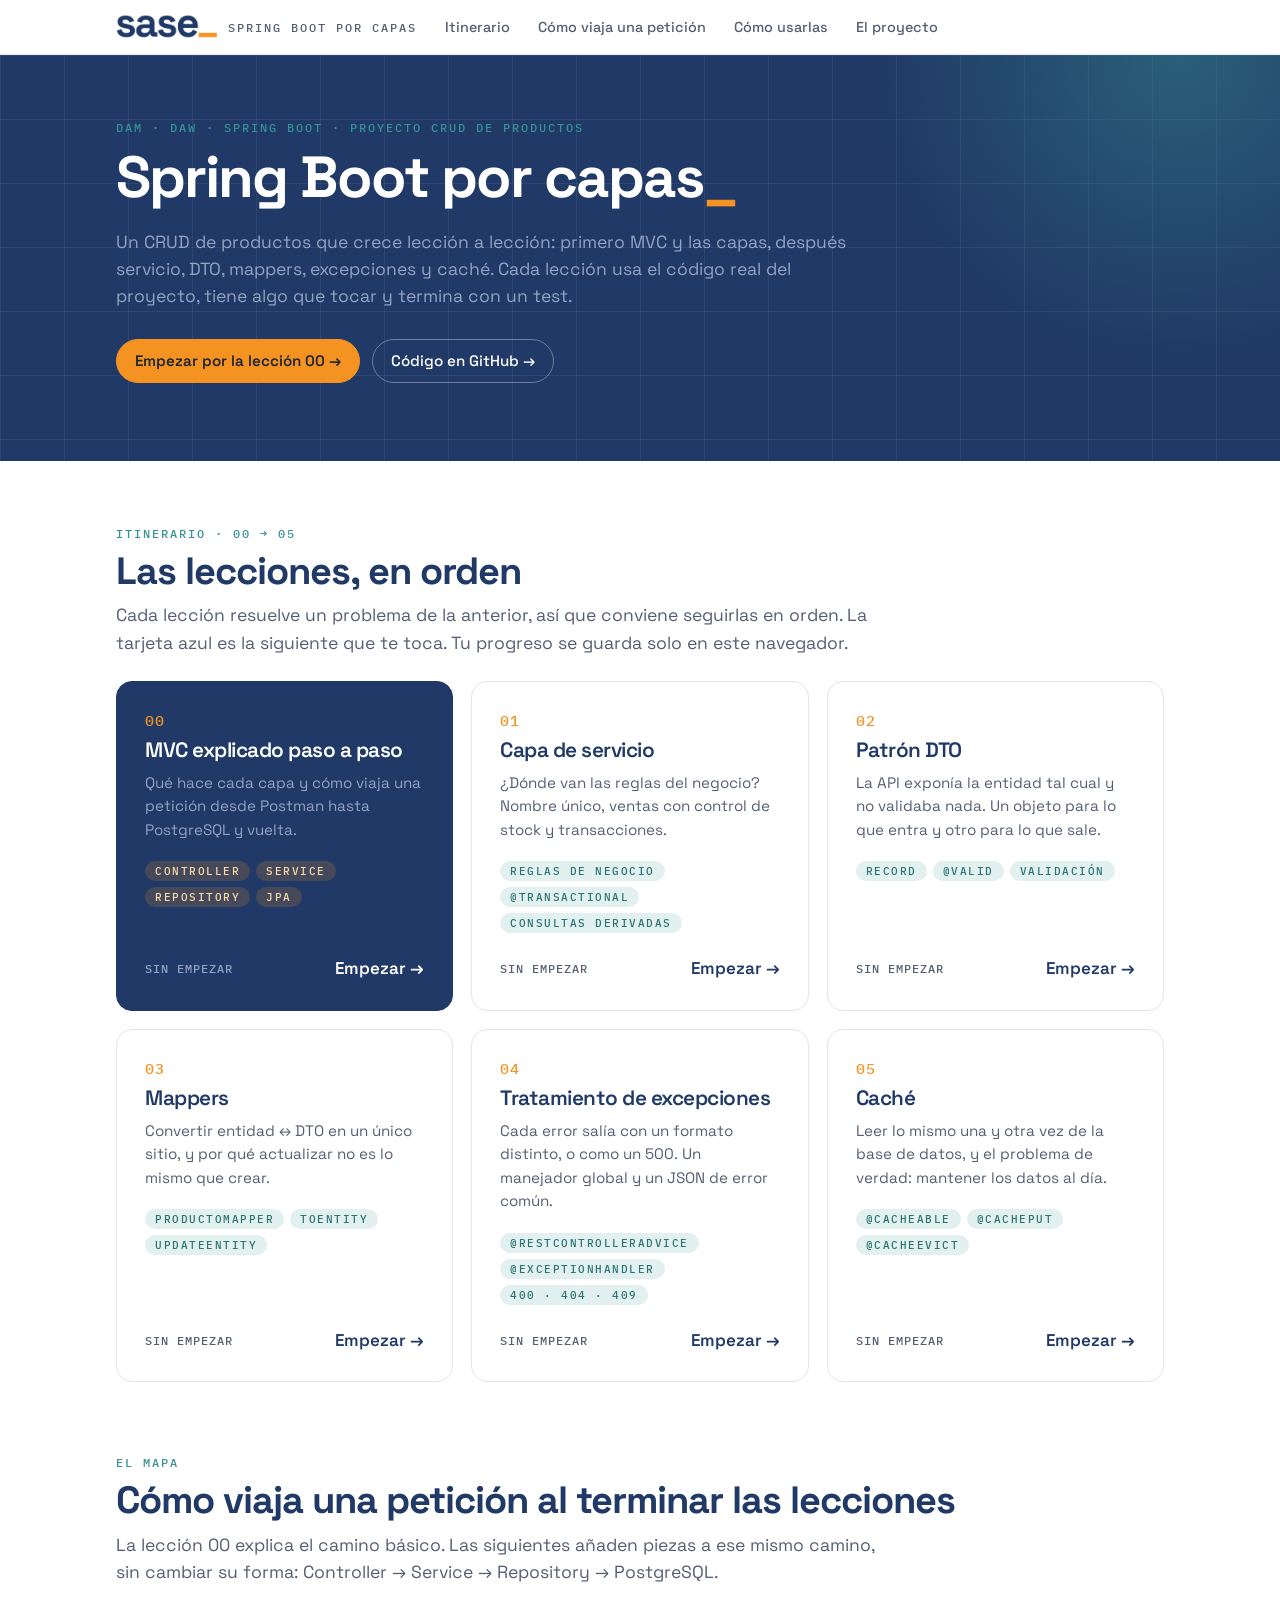
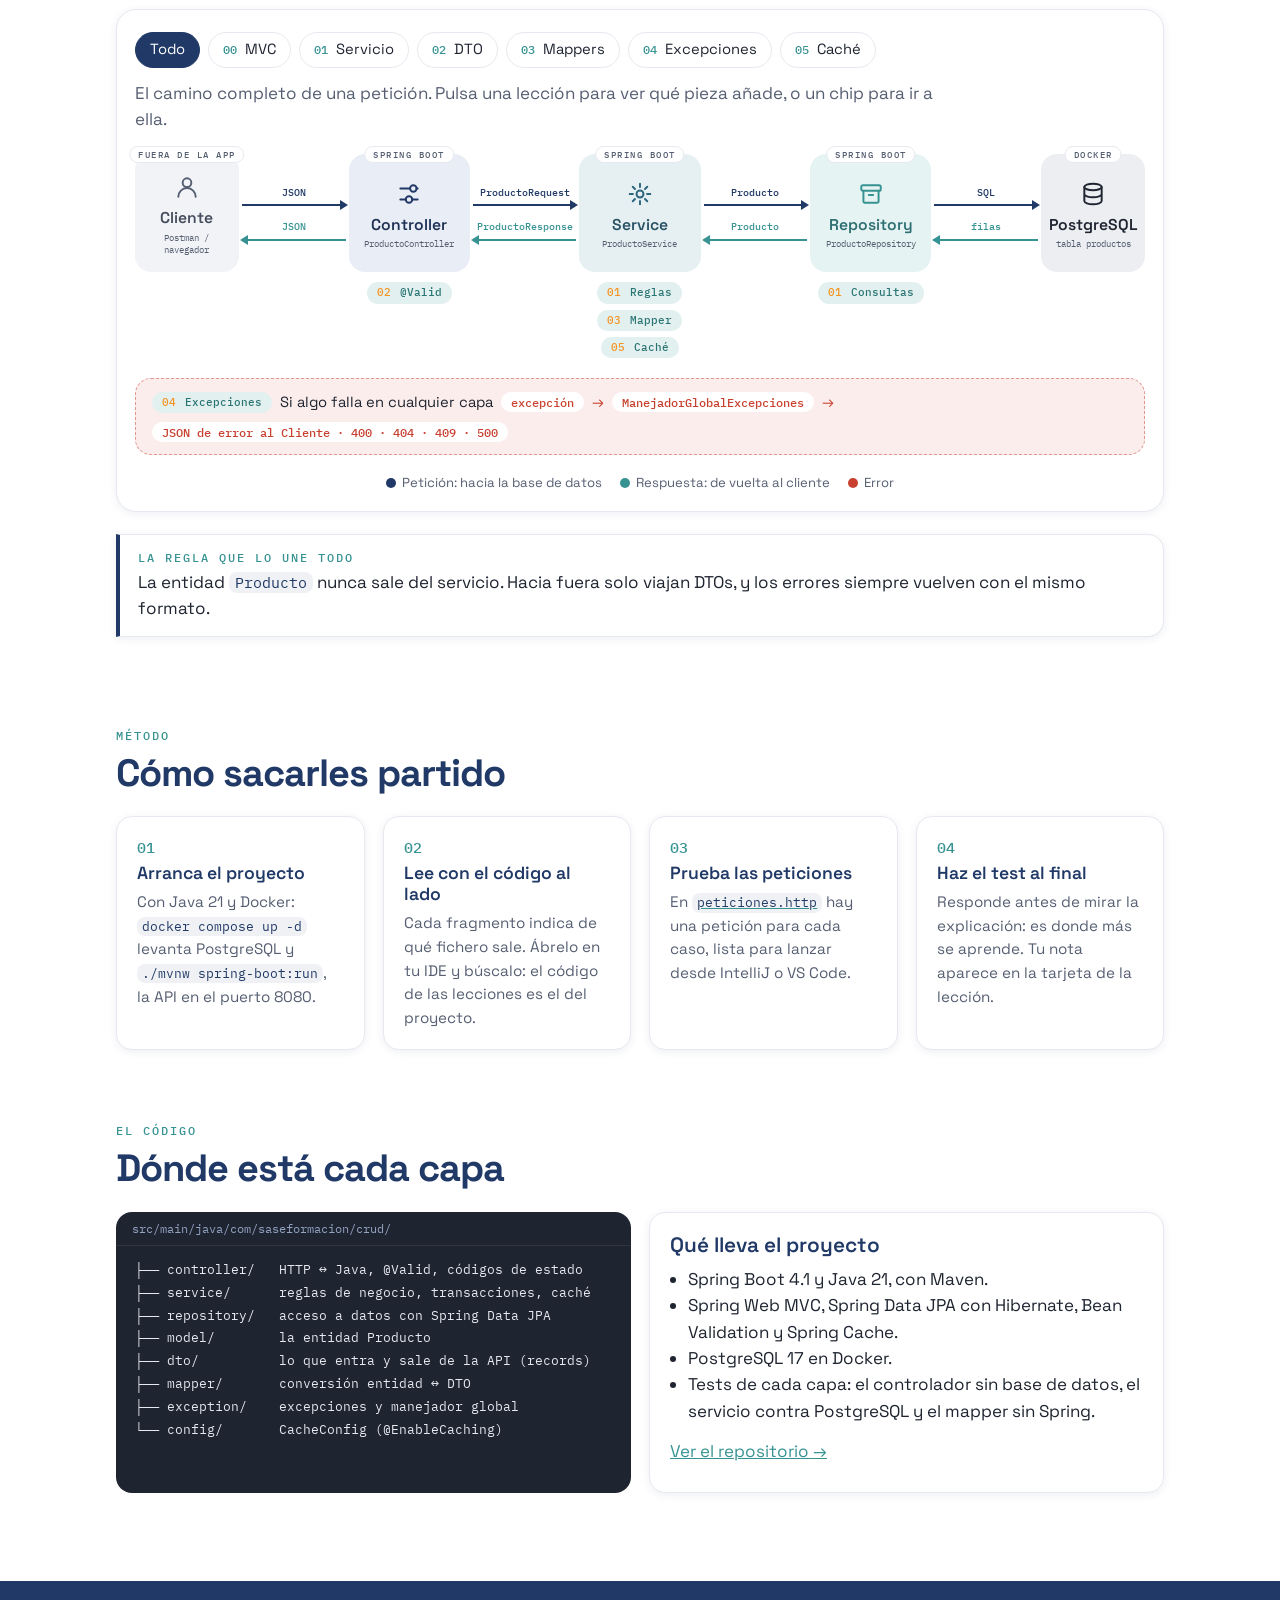
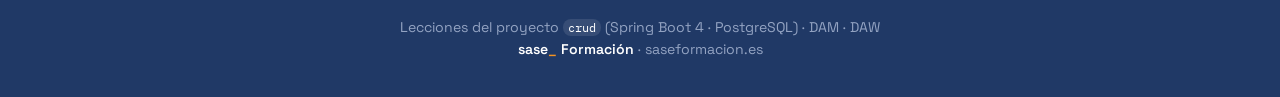
==== commit de8209a1: "Lecciones interactivas 01 a 04: servicio, DTO, mappers y excepciones Cada lección tiene su pieza int" ====
--- a/docs/index.html
+++ b/docs/index.html
@@ -183,14 +183,14 @@
 (function () {
   const progreso = Progreso.leer();
   const lista = document.getElementById('itinerarioLista');
-  // La siguiente lección recomendada: la primera disponible que aún no se ha visto
-  const siguiente = LECCIONES.find(l => l.disponible && !(progreso[l.id] && progreso[l.id].visto));
+  // La siguiente lección recomendada: la primera que aún no se ha visto
+  const siguiente = LECCIONES.find(l => !(progreso[l.id] && progreso[l.id].visto));
 
   LECCIONES.forEach(l => {
     const p = progreso[l.id] || {};
     const card = document.createElement('a');
-    card.className = 'leccion-card' + (l === siguiente ? ' oscura' : '') + (l.disponible ? '' : ' pendiente');
-    card.href = l.disponible ? l.url : l.md;
+    card.className = 'leccion-card' + (l === siguiente ? ' oscura' : '');
+    card.href = l.url;
 
     const num = document.createElement('span');
     num.className = 'num';
@@ -215,9 +215,7 @@
     pie.className = 'pie';
     const estado = document.createElement('span');
     estado.className = 'estado';
-    if (!l.disponible) {
-      estado.textContent = 'Interactiva en preparación';
-    } else if (p.test) {
+    if (p.test) {
       estado.textContent = 'Test: ' + p.test.aciertos + ' de ' + p.test.total;
       estado.classList.add('hecho');
     } else if (p.visto) {
@@ -228,19 +226,18 @@
     }
     const ir = document.createElement('span');
     ir.className = 'ir';
-    ir.textContent = l.disponible ? (p.visto ? 'Repasar →' : 'Empezar →') : 'Leer en texto →';
+    ir.textContent = p.visto ? 'Repasar →' : 'Empezar →';
     pie.append(estado, ir);
 
     card.append(num, h, desc, chips, pie);
     lista.appendChild(card);
   });
 
-  const disponibles = LECCIONES.filter(l => l.disponible);
-  const vistas = disponibles.filter(l => progreso[l.id] && progreso[l.id].visto).length;
+  const vistas = LECCIONES.filter(l => progreso[l.id] && progreso[l.id].visto).length;
   const tests = LECCIONES.filter(l => progreso[l.id] && progreso[l.id].test).length;
   if (vistas > 0) {
     document.getElementById('resumenProgreso').innerHTML =
-      'Tu progreso · <b>' + vistas + '</b> de ' + disponibles.length + ' lecciones vistas · <b>' + tests + '</b> tests hechos';
+      'Tu progreso · <b>' + vistas + '</b> de ' + LECCIONES.length + ' lecciones vistas · <b>' + tests + '</b> tests hechos';
   }
   if (siguiente && vistas > 0) {
     const boton = document.getElementById('botonEmpezar');
@@ -266,7 +263,7 @@
   // Cada chip enlaza a su lección (la interactiva o, si aún no está, la versión en texto)
   mapa.querySelectorAll('[data-leccion]').forEach(a => {
     const l = LECCIONES.find(x => x.num === a.dataset.leccion);
-    a.href = l.disponible ? l.url : l.md;
+    a.href = l.url;
     a.title = 'Lección ' + l.num + ': ' + l.titulo;
   });
 
--- a/docs/assets/sase.css
+++ b/docs/assets/sase.css
@@ -60,6 +60,7 @@
 }
 code, pre, .mono { font-family: var(--mono); }
 :not(pre) > code {
+  overflow-wrap: anywhere;   /* nombres de clase largos: que puedan partirse en el móvil */
   background: rgba(32, 57, 102, .07);
   color: var(--blue);
   padding: .1em .4em;
@@ -68,6 +69,8 @@
 }
 a { color: var(--teal); }
 h1, h2, h3 { line-height: 1.2; color: var(--blue); }
+/* Código dentro de un titular: misma fuente mono, sin el fondo de etiqueta */
+h1 code, h2 code, h3 code { background: none; padding: 0; color: inherit; font-size: .9em; }
 h2 { font-size: clamp(1.8rem, 4vw, 2.375rem); font-weight: 700; letter-spacing: -1px; margin: 0 0 .5rem; }
 h3 { font-size: 1.3rem; font-weight: 600; margin: 1.6rem 0 .5rem; }
 p { margin: .5rem 0; }
@@ -373,6 +376,8 @@
 
 /* ---------- autoevaluación ---------- */
 .quiz { display: grid; gap: 16px; margin-top: 18px; }
+.quiz > * { min-width: 0; }
+.q h3, .q button.opt, .q .fb { overflow-wrap: anywhere; }
 .q h3 { margin: 0 0 12px; font-size: 1.05rem; }
 .q .opts { display: grid; gap: 8px; }
 .q button.opt {
@@ -447,8 +452,6 @@
 .leccion-card.oscura .ir { color: var(--white); }
 .leccion-card.oscura .chip { background: rgba(244,147,34,.18); color: #F9D9A8; }
 .leccion-card.oscura code { background: rgba(255,255,255,.1); color: var(--white); }
-.leccion-card.pendiente { background: #F6F7FA; border-style: dashed; }
-.leccion-card.pendiente h3 { color: var(--muted); }
 
 .pasos { display: grid; grid-template-columns: repeat(auto-fit, minmax(240px, 1fr)); gap: 18px; margin-top: 20px; counter-reset: paso; }
 .pasos .card { position: relative; }
@@ -646,3 +649,49 @@
   .ruta .salto { padding: 6px 0; border-left: 2px dashed currentColor; margin-left: 50%; text-align: left; padding-left: 10px; }
   .ruta .salto::before, .ruta .salto::after { display: none; }
 }
+
+/* ---------- clasificar: "¿dónde va cada cosa?" ---------- */
+.clasifica { display: grid; gap: 10px; margin-top: 18px; }
+.clasifica .item {
+  display: grid; grid-template-columns: 1fr auto; gap: 10px 16px; align-items: center;
+  background: var(--white); border: 1px solid var(--line); border-radius: 16px; padding: 12px 16px;
+}
+@media (max-width: 760px) { .clasifica .item { grid-template-columns: 1fr; } }
+.clasifica .frase { font-weight: 500; }
+.clasifica .opciones { display: flex; gap: 6px; flex-wrap: wrap; }
+.clasifica .opciones button {
+  border: 1px solid var(--line); background: var(--white); color: var(--blue); border-radius: 999px;
+  min-height: 36px; padding: 4px 12px; font: 500 .74rem var(--mono); cursor: pointer;
+  transition: border-color 160ms ease, background 160ms ease;
+}
+.clasifica .opciones button:hover:not(:disabled) { border-color: var(--blue); }
+.clasifica .opciones button:disabled { cursor: default; opacity: .5; }
+.clasifica .opciones button.right { opacity: 1; border-color: var(--teal); background: #E2F0EF; color: #2A7574; }
+.clasifica .opciones button.wrong { opacity: 1; border-color: var(--error); background: #FBEDEB; color: var(--error); }
+.clasifica .porque { grid-column: 1 / -1; font-size: .9rem; color: var(--muted); display: none; }
+.clasifica .porque.show { display: block; }
+
+/* ---------- formularios pequeños de los simuladores ---------- */
+.campo { display: grid; gap: 6px; }
+.campo > span { font: 500 .7rem var(--mono); letter-spacing: 1.5px; text-transform: uppercase; color: var(--muted); }
+.campo { min-width: 0; }
+.campo select { width: 100%; min-width: 0; }
+.campo select, .campo input[type="number"], .campo textarea {
+  font: 500 .9rem var(--mono); color: var(--ink); background: var(--white);
+  border: 1px solid var(--line); border-radius: 8px; padding: 8px 10px; min-height: 40px;
+}
+.campo select:focus, .campo input:focus, .campo textarea:focus, .chip-btn:focus-visible, .btn:focus-visible {
+  outline: 2px solid var(--teal); outline-offset: 2px;
+}
+.check { display: flex; gap: 8px; align-items: center; font-size: .92rem; }
+.check input { width: 18px; height: 18px; accent-color: var(--teal); }
+
+/* Variables de un método en ejecución */
+.vars { display: grid; gap: 4px; font: 400 .82rem var(--mono); }
+.vars div { display: flex; justify-content: space-between; gap: 10px; padding: 4px 0; border-bottom: 1px solid var(--line); }
+.vars div:last-child { border-bottom: 0; }
+.vars b { font-weight: 500; color: var(--blue); }
+.tx { display: inline-block; font: 500 .74rem var(--mono); letter-spacing: 1px; text-transform: uppercase; padding: 3px 10px; border-radius: 999px; background: var(--tint-cliente); color: var(--muted); }
+.tx.abierta { background: var(--tint-controller); color: var(--blue); }
+.tx.commit { background: #E2F0EF; color: #2A7574; }
+.tx.rollback { background: #FBEDEB; color: var(--error); }
